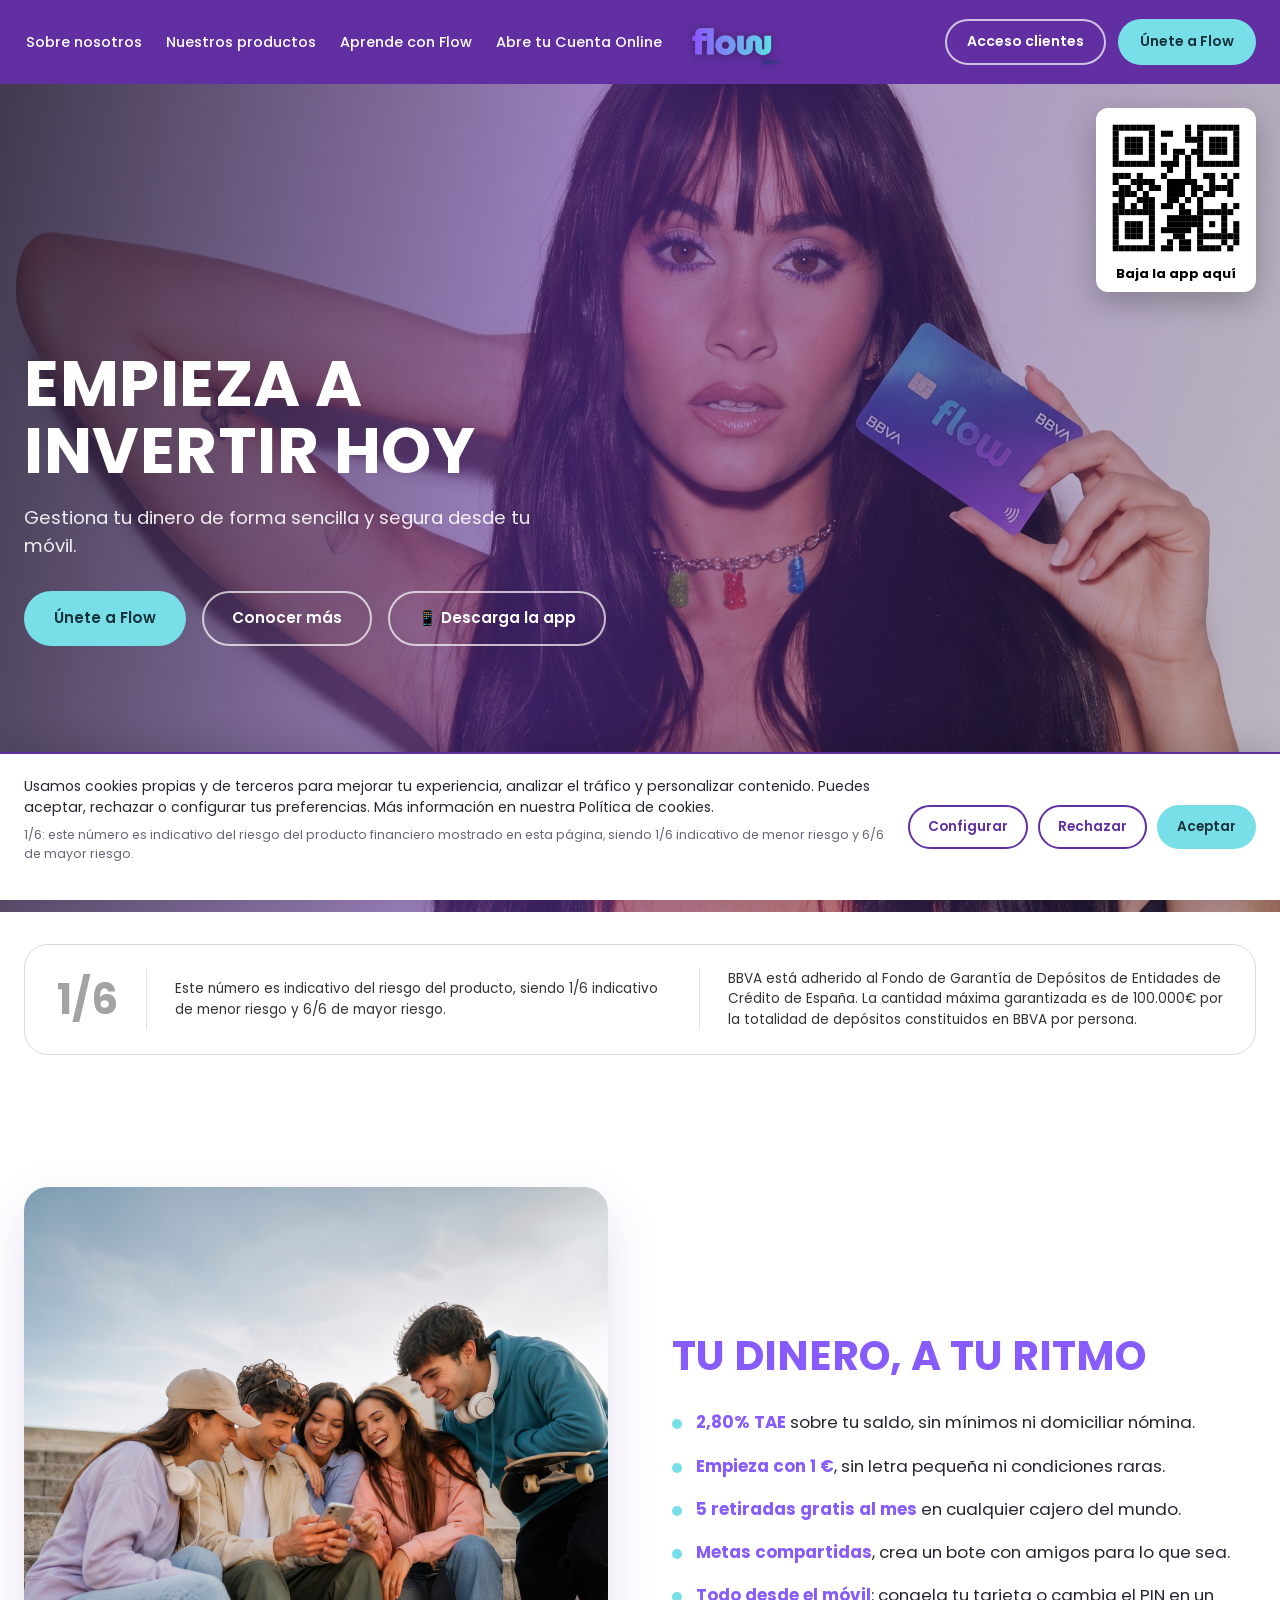
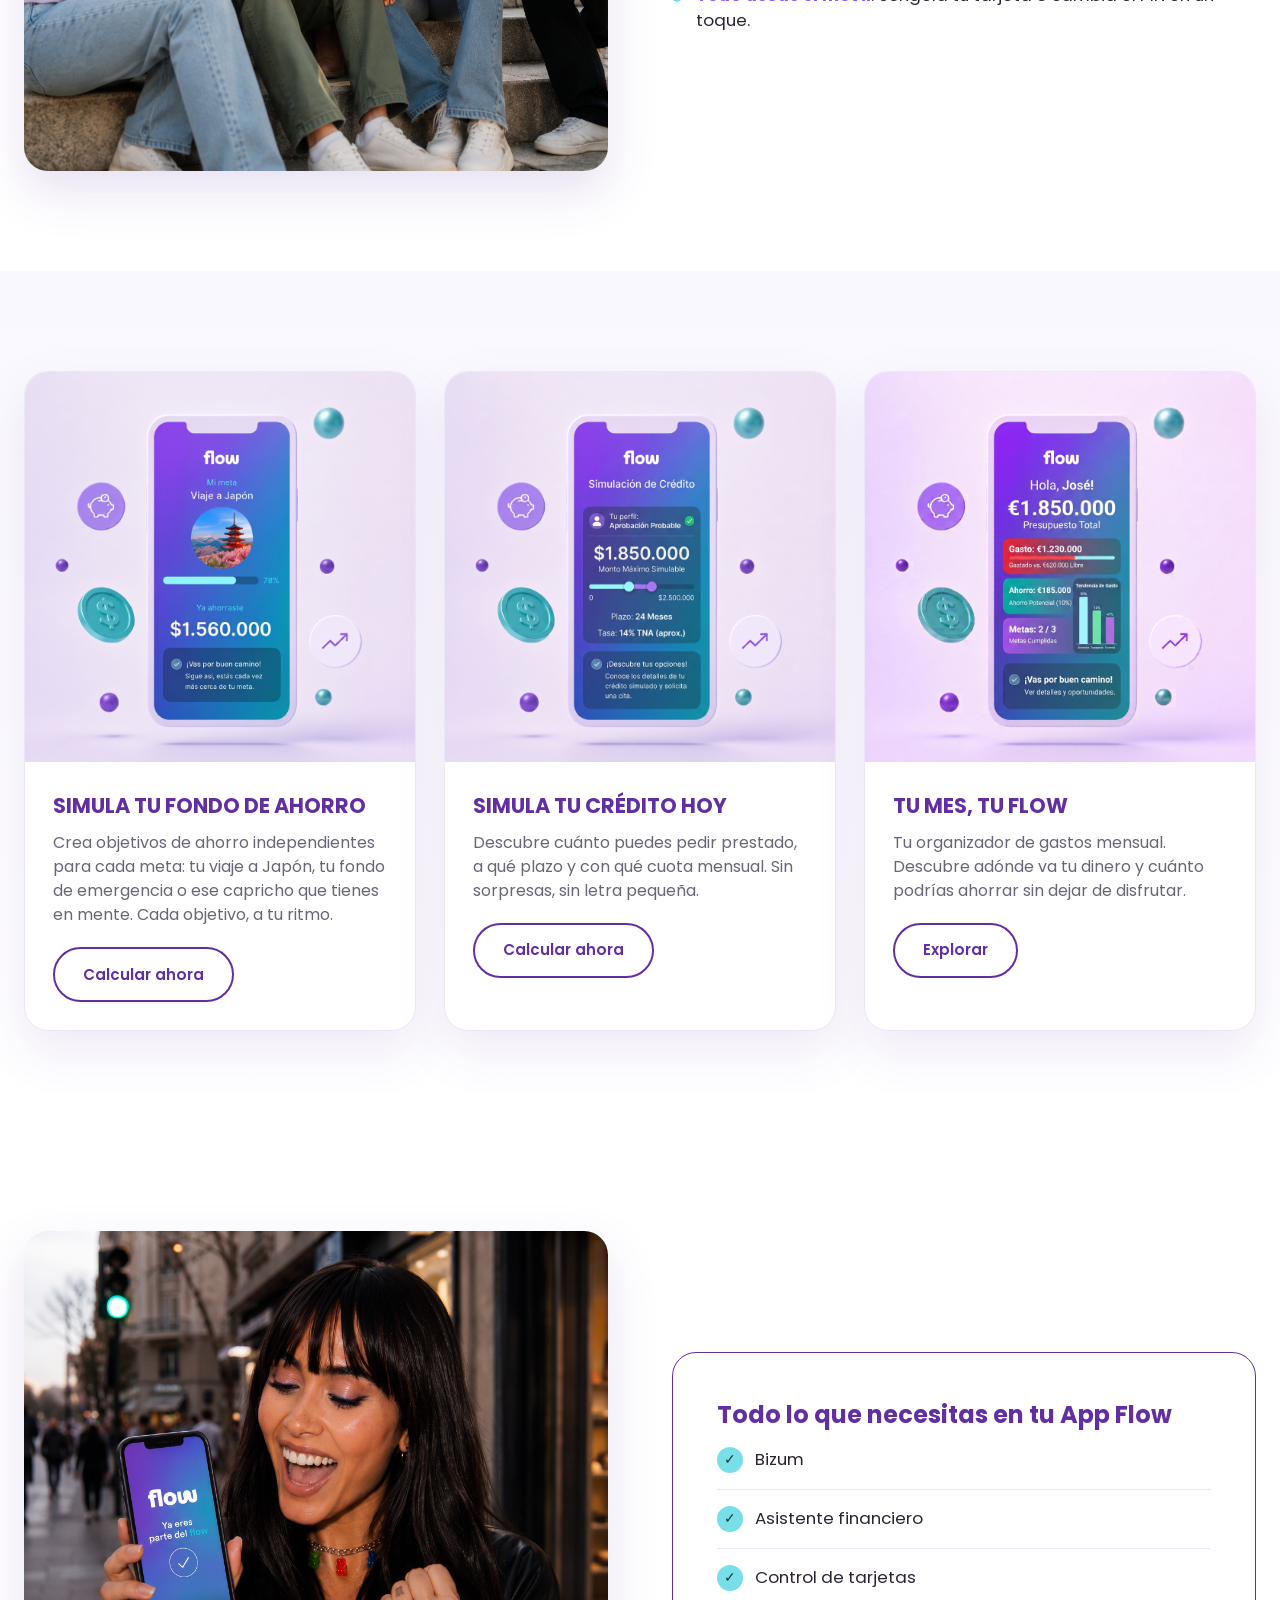
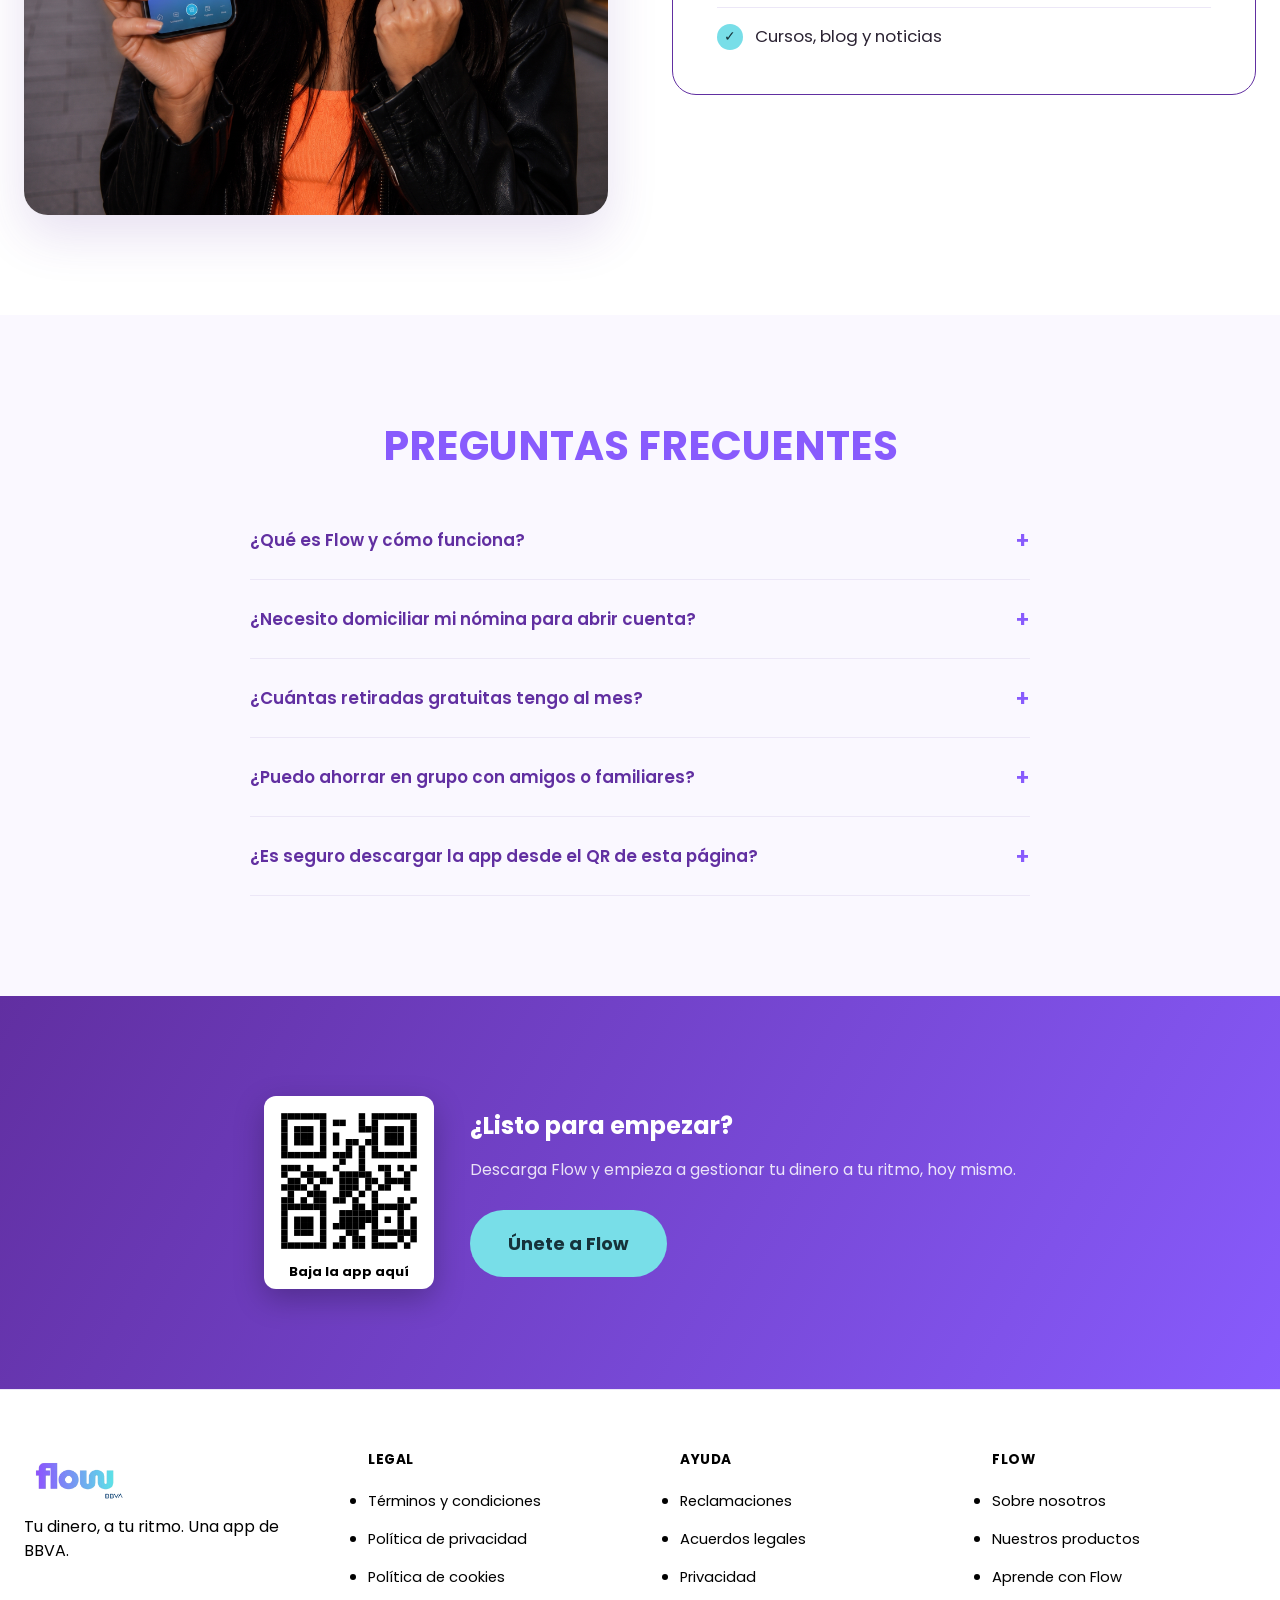
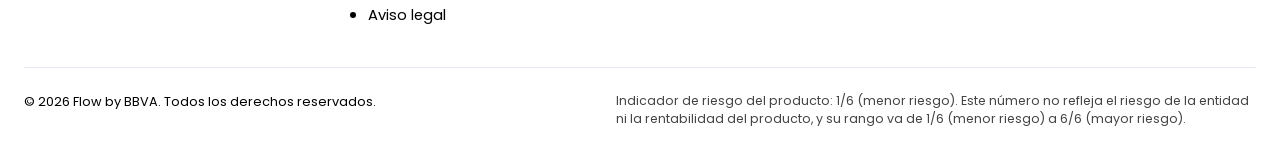
==== index.html @ 32fe9746 "Reemplaza el mockup del hero de Abre tu Cuenta por una foto real y ordena la navbar - El hero de abr" ====
<!DOCTYPE html>
<html lang="es">
<head>
  <meta charset="UTF-8">
  <meta name="viewport" content="width=device-width, initial-scale=1.0">

  <!-- ============ SEO ============ -->
  <title>Flow · Tu dinero, a tu ritmo | Descarga la App</title>
  <meta name="description" content="Flow es la app financiera para gestionar tu dinero de forma sencilla y segura. Ahorra con 2,80% TAE, retiradas gratis y metas compartidas. Descárgala hoy.">
  <link rel="canonical" href="https://www.flow.example/">
  <meta name="robots" content="index, follow">

  <!-- Open Graph -->
  <meta property="og:type" content="website">
  <meta property="og:title" content="Flow · Tu dinero, a tu ritmo">
  <meta property="og:description" content="Gestiona tu dinero de forma sencilla y segura desde tu móvil. Empieza a invertir hoy con Flow.">
  <meta property="og:image" content="https://www.flow.example/assets/images/hero-influencer.png">
  <meta property="og:url" content="https://www.flow.example/">
  <meta property="og:site_name" content="Flow">
  <meta property="og:locale" content="es_ES">

  <!-- Twitter Card -->
  <meta name="twitter:card" content="summary_large_image">
  <meta name="twitter:title" content="Flow · Tu dinero, a tu ritmo">
  <meta name="twitter:description" content="Gestiona tu dinero de forma sencilla y segura desde tu móvil.">
  <meta name="twitter:image" content="https://www.flow.example/assets/images/hero-influencer.png">

  <link rel="icon" href="assets/images/logo-flow.svg" type="image/svg+xml">

  <!-- ============ Tipografías ============ -->
  <link rel="preconnect" href="https://fonts.googleapis.com">
  <link rel="preconnect" href="https://fonts.gstatic.com" crossorigin>
  <link href="https://fonts.googleapis.com/css2?family=Museo+Moderno:wght@600;700&family=Poppins:wght@400;500;600;700&display=swap" rel="stylesheet">

  <link rel="stylesheet" href="assets/css/style.css?v=35">

  <!-- ============ Google Consent Mode v2 (por defecto denegado) ============ -->
  <script>
    window.dataLayer = window.dataLayer || [];
    function gtag(){ dataLayer.push(arguments); }
    gtag('consent', 'default', {
      ad_storage: 'denied',
      ad_user_data: 'denied',
      ad_personalization: 'denied',
      analytics_storage: 'denied',
      wait_for_update: 500
    });
  </script>

  <!-- ============ Google Tag Manager ============ -->
  <!-- TODO: sustituir GTM-XXXXXXX por el ID real del contenedor -->
  <script>
    (function(w,d,s,l,i){w[l]=w[l]||[];w[l].push({'gtm.start': new Date().getTime(),event:'gtm.js'});
    var f=d.getElementsByTagName(s)[0], j=d.createElement(s), dl=l!='dataLayer'?'&l='+l:'';
    j.async=true; j.src='https://www.googletagmanager.com/gtm.js?id='+i+dl; f.parentNode.insertBefore(j,f);
    })(window,document,'script','dataLayer','GTM-XXXXXXX');
  </script>

  <!-- ============ Meta Pixel (placeholder) ============ -->
  <!-- TODO: sustituir por el ID real del píxel y descomentar cuando exista consentimiento de marketing -->
  <!--
  <script>
    !function(f,b,e,v,n,t,s){...}(window, document,'script','https://connect.facebook.net/en_US/fbevents.js');
    fbq('init', 'PIXEL_ID');
    fbq('track', 'PageView');
  </script>
  -->
</head>
<body>
  <a href="#main-content" class="skip-link">Saltar al contenido principal</a>

  <!-- GTM (noscript) -->
  <noscript><iframe src="https://www.googletagmanager.com/ns.html?id=GTM-XXXXXXX"
  height="0" width="0" style="display:none;visibility:hidden"></iframe></noscript>

  <!-- ============ HEADER ============ -->
  <header class="site-header">
    <div class="container header-inner">
      <nav class="main-nav" aria-label="Navegación principal">
        <ul>
          <li><a href="sobre-nosotros.html">Sobre nosotros</a></li>
          <li><a href="productos.html">Nuestros productos</a></li>
          <li><a href="aprende.html">Aprende con Flow</a></li>
          <li><a href="abre-cuenta.html">Abre tu Cuenta Online</a></li>
          <li class="nav-mobile-only"><a href="acceso-clientes.html">Acceso clientes</a></li>
        </ul>
      </nav>

      <a href="index.html" class="logo-center" aria-label="Flow — Inicio">
        <img src="assets/images/logo-flow-transparent.png" alt="Flow" width="160" height="82">
      </a>

      <div class="header-ctas">
        <a href="acceso-clientes.html" class="btn btn-outline">Acceso clientes</a>
        <a href="hazte-cliente.html" class="btn btn-cta">Únete a Flow</a>
      </div>

      <button class="nav-toggle" aria-expanded="false" aria-controls="main-nav" aria-label="Abrir menú">☰</button>
    </div>
  </header>

  <main id="main-content">

    <!-- ============ HERO ============ -->
    <section class="hero" id="hero">
      <img class="hero-bg" src="assets/images/aitana-flow.jpeg" alt="" role="presentation">
      <div class="hero-overlay" aria-hidden="true"></div>
      <div class="qr-block hero-qr-corner">
        <img src="assets/images/qr-black.svg" alt="Código QR para descargar la app Flow" width="140" height="140">
        <span>Baja la app aquí</span>
      </div>
      <div class="container hero-inner">
        <div class="hero-text">
          <h1>Empieza a invertir hoy</h1>
          <p>Gestiona tu dinero de forma sencilla y segura desde tu móvil.</p>
          <div class="hero-actions">
            <a href="#" class="btn btn-cta">Únete a Flow</a>
            <a href="#beneficios" class="btn btn-outline">Conocer más</a>
            <a href="#" class="btn btn-outline hero-download-app">📱 Descarga la app</a>
          </div>
        </div>
      </div>
    </section>

    <!-- ============ AVISO DE RIESGO DEL PRODUCTO ============ -->
    <div class="risk-disclosure-wrap">
      <div class="container">
        <div class="risk-disclosure">
          <div class="risk-number" aria-hidden="true">1/6</div>
          <div class="risk-divider" aria-hidden="true"></div>
          <p class="risk-text">Este número es indicativo del riesgo del producto, siendo 1/6 indicativo de menor riesgo y 6/6 de mayor riesgo.</p>
          <div class="risk-divider" aria-hidden="true"></div>
          <p class="risk-text">BBVA está adherido al Fondo de Garantía de Depósitos de Entidades de Crédito de España. La cantidad máxima garantizada es de 100.000€ por la totalidad de depósitos constituidos en BBVA por persona.</p>
        </div>
      </div>
    </div>

    <!-- ============ BENEFICIOS ============ -->
    <section id="beneficios">
      <div class="container split">
        <div class="split-media anim-left">
          <img src="assets/images/beneficios-bbva.jpeg" alt="Grupo de amigos disfrutando y consultando la app Flow" loading="lazy">
        </div>
        <div class="split-text anim-right">
          <h2 class="section-title">Tu dinero, a tu ritmo</h2>
          <ul class="benefits-list">
            <li><span class="icon-dot" aria-hidden="true"></span><span><strong>2,80% TAE</strong> sobre tu saldo, sin mínimos ni domiciliar nómina.</span></li>
            <li><span class="icon-dot" aria-hidden="true"></span><span><strong>Empieza con 1 €</strong>, sin letra pequeña ni condiciones raras.</span></li>
            <li><span class="icon-dot" aria-hidden="true"></span><span><strong>5 retiradas gratis al mes</strong> en cualquier cajero del mundo.</span></li>
            <li><span class="icon-dot" aria-hidden="true"></span><span><strong>Metas compartidas</strong>, crea un bote con amigos para lo que sea.</span></li>
            <li><span class="icon-dot" aria-hidden="true"></span><span><strong>Todo desde el móvil</strong>: congela tu tarjeta o cambia el PIN en un toque.</span></li>
          </ul>
        </div>
      </div>
    </section>

    <!-- ============ SIMULADOR (carrusel de 3 slides) ============ -->
    <section class="simulator-section" id="simulador">
      <div class="container">
        <div class="carousel" data-carousel>
          <button type="button" class="carousel-arrow carousel-arrow-prev" data-carousel-prev aria-label="Slide anterior">&#8249;</button>

          <div class="carousel-viewport">
          <div class="carousel-track" data-carousel-track>

            <article class="carousel-slide">
              <img src="assets/images/simulador-hoy.jpeg" alt="Simulación de una meta de ahorro en la app Flow" loading="lazy">
              <div class="carousel-slide-content">
                <h3>Simula tu fondo de ahorro</h3>
                <p>Crea objetivos de ahorro independientes para cada meta: tu viaje a Japón, tu fondo de emergencia o ese capricho que tienes en mente. Cada objetivo, a tu ritmo.</p>
                <button type="button" class="btn btn-ghost-purple" data-simulator-open>Calcular ahora</button>
              </div>
            </article>

            <article class="carousel-slide">
              <img src="assets/images/credito-hoy.jpeg" alt="Simulación de crédito en la app Flow" loading="lazy">
              <div class="carousel-slide-content">
                <h3>Simula tu crédito hoy</h3>
                <p>Descubre cuánto puedes pedir prestado, a qué plazo y con qué cuota mensual. Sin sorpresas, sin letra pequeña.</p>
                <a href="#" class="btn btn-ghost-purple">Calcular ahora</a>
              </div>
            </article>

            <article class="carousel-slide">
              <img src="assets/images/billetera-flow.jpeg" alt="Organizador de gastos mensuales en la app Flow" loading="lazy">
              <div class="carousel-slide-content">
                <h3>Tu mes, tu Flow</h3>
                <p>Tu organizador de gastos mensual. Descubre adónde va tu dinero y cuánto podrías ahorrar sin dejar de disfrutar.</p>
                <a href="#" class="btn btn-ghost-purple">Explorar</a>
              </div>
            </article>

          </div>
          </div>

          <button type="button" class="carousel-arrow carousel-arrow-next" data-carousel-next aria-label="Siguiente slide">&#8250;</button>
          <div class="carousel-dots" data-carousel-dots></div>
        </div>

        <div class="simulator-widget" aria-live="polite">
          <div class="simulator-field">
            <label for="sim-amount">Aporte mensual: <span id="sim-amount-value">100 €</span></label>
            <input type="range" id="sim-amount" min="10" max="1000" step="10" value="100">
          </div>
          <div class="simulator-field">
            <label for="sim-months">Plazo: <span id="sim-months-value">12 meses</span></label>
            <input type="range" id="sim-months" min="1" max="60" step="1" value="12">
          </div>
          <p class="simulator-result" id="sim-result"></p>
        </div>
      </div>
    </section>

    <!-- ============ APP FLOW ============ -->
    <section id="app-flow">
      <div class="container split">
        <div class="split-media anim-left">
          <img src="assets/images/aitana-app.jpeg" alt="Persona joven consultando la app Flow desde su móvil en la calle" loading="lazy" style="aspect-ratio:1/1; height:auto;">
        </div>
        <div class="split-text anim-right">
          <div class="app-box">
            <h2>Todo lo que necesitas en tu App Flow</h2>
            <ul>
              <li><span class="check" aria-hidden="true">✓</span> Bizum</li>
              <li><span class="check" aria-hidden="true">✓</span> Asistente financiero</li>
              <li><span class="check" aria-hidden="true">✓</span> Control de tarjetas</li>
              <li><span class="check" aria-hidden="true">✓</span> Cursos, blog y noticias</li>
            </ul>
          </div>
        </div>
      </div>
    </section>

    <!-- ============ FAQ ============ -->
    <section class="faq-section" id="faq">
      <div class="container">
        <h2 class="section-title" style="text-align:center;">Preguntas frecuentes</h2>
        <div class="faq-list">

          <div class="faq-item">
            <button class="faq-question" aria-expanded="false">
              ¿Qué es Flow y cómo funciona?
              <span class="icon" aria-hidden="true">+</span>
            </button>
            <div class="faq-answer">
              <p>Flow es la app financiera de BBVA para gestionar tu dinero, ahorrar y pagar desde el móvil, sin comisiones ocultas ni mínimos de vinculación.</p>
            </div>
          </div>

          <div class="faq-item">
            <button class="faq-question" aria-expanded="false">
              ¿Necesito domiciliar mi nómina para abrir cuenta?
              <span class="icon" aria-hidden="true">+</span>
            </button>
            <div class="faq-answer">
              <p>No. Puedes abrir tu cuenta y empezar a ahorrar con el 2,80% TAE sin domiciliar nómina ni mantener un saldo mínimo.</p>
            </div>
          </div>

          <div class="faq-item">
            <button class="faq-question" aria-expanded="false">
              ¿Cuántas retiradas gratuitas tengo al mes?
              <span class="icon" aria-hidden="true">+</span>
            </button>
            <div class="faq-answer">
              <p>Dispones de 5 retiradas gratuitas al mes en cualquier cajero del mundo con tu tarjeta Flow.</p>
            </div>
          </div>

          <div class="faq-item">
            <button class="faq-question" aria-expanded="false">
              ¿Puedo ahorrar en grupo con amigos o familiares?
              <span class="icon" aria-hidden="true">+</span>
            </button>
            <div class="faq-answer">
              <p>Sí, con las metas compartidas puedes crear un bote junto a otras personas para un viaje, un regalo o cualquier objetivo común.</p>
            </div>
          </div>

          <div class="faq-item">
            <button class="faq-question" aria-expanded="false">
              ¿Es seguro descargar la app desde el QR de esta página?
              <span class="icon" aria-hidden="true">+</span>
            </button>
            <div class="faq-answer">
              <p>Sí, el código QR enlaza directamente a la ficha oficial de la app en App Store y Google Play.</p>
            </div>
          </div>

        </div>
      </div>
    </section>

    <!-- ============ CTA FINAL ============ -->
    <section class="final-cta">
      <div class="container anim-fade final-cta-inner">
        <div class="qr-block final-cta-qr">
          <img src="assets/images/qr-black.svg" alt="Código QR para descargar la app Flow" width="150" height="150">
          <span>Baja la app aquí</span>
        </div>
        <div class="final-cta-text">
          <h2>¿Listo para empezar?</h2>
          <p>Descarga Flow y empieza a gestionar tu dinero a tu ritmo, hoy mismo.</p>
          <a href="#hero" class="btn btn-cta btn-cta-lg">Únete a Flow</a>
        </div>
      </div>
    </section>

  </main>

  <!-- ============ FOOTER ============ -->
  <footer class="site-footer">
    <div class="container">
      <div class="footer-top">
        <div>
          <img src="assets/images/logo-flow-transparent.png" alt="Flow" width="130" height="67" style="height:53px; width:auto;">
          <p style="max-width:280px; margin-top:12px; font-size:1rem;">Tu dinero, a tu ritmo. Una app de BBVA.</p>
        </div>
        <div class="footer-links">
          <div class="footer-links-col">
            <h4>Legal</h4>
            <ul>
              <li><a href="terminos.html">Términos y condiciones</a></li>
              <li><a href="privacidad.html">Política de privacidad</a></li>
              <li><a href="cookies.html">Política de cookies</a></li>
              <li><a href="aviso-legal.html">Aviso legal</a></li>
            </ul>
          </div>
          <div class="footer-links-col">
            <h4>Ayuda</h4>
            <ul>
              <li><a href="reclamaciones.html">Reclamaciones</a></li>
              <li><a href="aviso-legal.html#acuerdos">Acuerdos legales</a></li>
              <li><a href="privacidad.html">Privacidad</a></li>
            </ul>
          </div>
          <div class="footer-links-col">
            <h4>Flow</h4>
            <ul>
              <li><a href="sobre-nosotros.html">Sobre nosotros</a></li>
              <li><a href="productos.html">Nuestros productos</a></li>
              <li><a href="aprende.html">Aprende con Flow</a></li>
            </ul>
          </div>
        </div>
      </div>
      <div class="footer-bottom">
        <span>© 2026 Flow by BBVA. Todos los derechos reservados.</span>
        <span class="footer-risk">Indicador de riesgo del producto: 1/6 (menor riesgo). Este número no refleja el riesgo de la entidad ni la rentabilidad del producto, y su rango va de 1/6 (menor riesgo) a 6/6 (mayor riesgo).</span>
      </div>
    </div>
  </footer>

  <!-- ============ COOKIE BANNER ============ -->
  <div class="cookie-banner" role="dialog" aria-label="Configuración de cookies" aria-live="polite">
    <div class="cookie-inner">
      <p class="cookie-text">
        Usamos cookies propias y de terceros para mejorar tu experiencia, analizar el tráfico y personalizar contenido. Puedes aceptar, rechazar o configurar tus preferencias. Más información en nuestra <a href="cookies.html">Política de cookies</a>.
        <span class="cookie-risk">1/6: este número es indicativo del riesgo del producto financiero mostrado en esta página, siendo 1/6 indicativo de menor riesgo y 6/6 de mayor riesgo.</span>
      </p>
      <div class="cookie-actions">
        <button type="button" class="btn btn-ghost-purple" data-cookie-prefs-toggle aria-expanded="false">Configurar</button>
        <button type="button" class="btn btn-outline" style="color:#612FA1; border-color:#612FA1;" data-cookie-reject>Rechazar</button>
        <button type="button" class="btn btn-cta" data-cookie-accept>Aceptar</button>
      </div>
    </div>
    <div class="cookie-prefs">
      <div class="container" style="padding:0;">
        <div class="cookie-pref-row">
          <span>Cookies necesarias (siempre activas)</span>
          <input type="checkbox" checked disabled>
        </div>
        <div class="cookie-pref-row">
          <span>Cookies analíticas</span>
          <input type="checkbox" id="pref-analytics">
        </div>
        <div class="cookie-pref-row">
          <span>Cookies de marketing</span>
          <input type="checkbox" id="pref-marketing">
        </div>
        <div style="margin-top:16px;">
          <button type="button" class="btn btn-cta" data-cookie-save-prefs>Guardar preferencias</button>
        </div>
      </div>
    </div>
  </div>

  <!-- ============ CHATBOT FLOTANTE ============ -->
  <div class="chatbot-widget" data-chatbot>
    <div class="chatbot-window" data-chatbot-window role="dialog" aria-label="Chat con Flow Assistant" aria-hidden="true">
      <div class="chatbot-header">
        <div class="chatbot-header-info">
          <span class="chatbot-avatar">
            <img src="assets/images/logo-flow-transparent.png" alt="" width="24" height="24">
          </span>
          <div class="chatbot-header-text">
            <strong>Flow Assistant</strong>
            <span class="chatbot-status"><span class="chatbot-status-dot" aria-hidden="true"></span>En línea</span>
          </div>
        </div>
        <button type="button" class="chatbot-close" data-chatbot-close aria-label="Cerrar chat">✕</button>
      </div>
      <div class="chatbot-messages" data-chatbot-messages></div>
      <form class="chatbot-input-row" data-chatbot-form>
        <input type="text" data-chatbot-input placeholder="Escribe tu mensaje..." autocomplete="off" aria-label="Escribe tu mensaje">
        <button type="submit" class="chatbot-send" aria-label="Enviar mensaje">
          <svg viewBox="0 0 24 24" width="18" height="18" aria-hidden="true"><path fill="currentColor" d="M2 21l21-9L2 3v7l15 2-15 2z"/></svg>
        </button>
      </form>
    </div>

    <button type="button" class="chatbot-toggle" data-chatbot-toggle aria-label="Abrir chat con Flow Assistant" aria-expanded="false">
      <svg class="chatbot-icon-chat" viewBox="0 0 24 24" width="32" height="32" aria-hidden="true">
        <path fill="currentColor" d="M4 4h16a2 2 0 0 1 2 2v10a2 2 0 0 1-2 2H8l-5 4V6a2 2 0 0 1 2-2z"/>
      </svg>
      <svg class="chatbot-icon-close" viewBox="0 0 24 24" width="28" height="28" aria-hidden="true">
        <path fill="currentColor" d="M6 6l12 12M18 6L6 18" stroke="currentColor" stroke-width="2.4" stroke-linecap="round"/>
      </svg>
    </button>
  </div>

  <script src="assets/js/main.js?v=4"></script>
  <script src="assets/js/chatbot.js?v=3"></script>
</body>
</html>
---- assets/css/style.css ----
/* =========================================================
   FLOW — Landing page
   Identidad: morado #612FA1 / #885BFD · turquesa CTA #78DEE8
   Tipografías: Museo Moderno (logo) · Poppins (contenido)
   ========================================================= */

:root {
  --color-primary: #612FA1;
  --color-secondary: #885BFD;
  --color-cta: #78DEE8;
  --color-cta-dark: #4fc4cf;
  --color-white: #ffffff;
  --color-black: #000000;
  --color-text: #2b2333;
  --color-text-muted: #6b6478;
  --color-bg: #ffffff;
  --color-border: #ece7f7;

  --font-logo: 'Museo Moderno', 'Poppins', sans-serif;
  --font-body: 'Poppins', sans-serif;

  --header-height: 84px;
  --radius-md: 14px;
  --radius-lg: 24px;
  --transition: 300ms ease;
  --max-width: 1280px;
}

/* -----------------------------------------
   Reset
----------------------------------------- */
*, *::before, *::after { box-sizing: border-box; }
html { scroll-behavior: smooth; }
body {
  margin: 0;
  font-family: var(--font-body);
  color: var(--color-text);
  background: var(--color-bg);
  line-height: 1.5;
  -webkit-font-smoothing: antialiased;
  overflow-x: hidden;
  max-width: 100vw;
}
img { max-width: 100%; display: block; }
[hidden] { display: none !important; }
a { text-decoration: none; color: inherit; }
ul { margin: 0; padding: 0; }
button { font-family: inherit; cursor: pointer; }
h1, h2, h3, h4 { margin: 0 0 .6em; font-weight: 700; }
p { margin: 0 0 1em; }
.container {
  width: 100%;
  max-width: var(--max-width);
  margin: 0 auto;
  padding: 0 24px;
}
.visually-hidden {
  position: absolute !important;
  width: 1px; height: 1px;
  overflow: hidden;
  clip: rect(0 0 0 0);
  white-space: nowrap;
}
.skip-link {
  position: absolute;
  left: -999px;
  top: 0;
  background: var(--color-primary);
  color: #fff;
  padding: 10px 16px;
  z-index: 2000;
}
.skip-link:focus { left: 8px; top: 8px; }

/* -----------------------------------------
   Botones
----------------------------------------- */
.btn {
  display: inline-flex;
  align-items: center;
  justify-content: center;
  gap: 8px;
  padding: 14px 28px;
  border-radius: 999px;
  font-weight: 600;
  font-size: 0.95rem;
  border: 2px solid transparent;
  transition: transform var(--transition), box-shadow var(--transition), background var(--transition), color var(--transition);
  white-space: nowrap;
}
.btn:hover { transform: translateY(-2px); }
.btn:focus-visible { outline: 3px solid var(--color-cta); outline-offset: 2px; }

.btn-cta {
  background: var(--color-cta);
  color: #16323a;
}
.btn-cta:hover { background: var(--color-cta-dark); }
.btn-cta-lg {
  font-size: 18px;
  font-weight: bold;
  font-family: 'Poppins', sans-serif;
  padding: 18px 36px;
}

.btn-outline {
  background: transparent;
  color: #fff;
  border-color: rgba(255,255,255,.7);
}
.btn-outline:hover { background: rgba(255,255,255,.15); }

.btn-ghost-purple {
  background: transparent;
  border-color: var(--color-primary);
  color: var(--color-primary);
}
.btn-ghost-purple:hover { background: var(--color-primary); color: #fff; }

.btn-block { width: 100%; }

/* -----------------------------------------
   Header
----------------------------------------- */
.site-header {
  position: sticky;
  top: 0;
  z-index: 1000;
  background: var(--color-primary);
  color: #fff;
  height: var(--header-height);
  display: flex;
  align-items: center;
  transition: box-shadow var(--transition);
}
.site-header.is-scrolled { box-shadow: 0 6px 24px rgba(0,0,0,.18); }

.header-inner {
  display: grid;
  grid-template-columns: 1fr auto 1fr;
  align-items: center;
  width: 100%;
  gap: 16px;
}

.main-nav { justify-self: start; }
.main-nav ul { display: flex; gap: 20px; list-style: none; }
.nav-mobile-only { display: none; }
.main-nav a {
  font-size: 0.9rem;
  font-weight: 500;
  color: #fff;
  position: relative;
  padding: 6px 2px;
  white-space: nowrap;
}
.main-nav a::after {
  content: '';
  position: absolute;
  left: 0; bottom: -2px;
  width: 0; height: 2px;
  background: var(--color-cta);
  transition: width var(--transition);
}
.main-nav a:hover::after,
.main-nav a:focus-visible::after { width: 100%; }

.logo-center { justify-self: center; }
.logo-center img {
  height: 54px; /* +~28% vs. las 42px anteriores */
  width: auto;
  filter: drop-shadow(0 1px 4px rgba(0,0,0,.35));
}

.header-ctas { justify-self: end; display: flex; gap: 12px; align-items: center; }
.header-ctas .btn { padding: 10px 20px; font-size: .88rem; }

.nav-toggle {
  display: none;
  background: none;
  border: none;
  color: #fff;
  font-size: 1.6rem;
  justify-self: end;
}

/* -----------------------------------------
   Hero
----------------------------------------- */
.hero {
  position: relative;
  min-height: 92vh;
  display: flex;
  align-items: center;
  color: #fff;
  overflow: hidden;
}
.hero-bg {
  position: absolute;
  inset: 0;
  width: 100%;
  height: 100%;
  object-fit: cover;
  z-index: 0;
}
.hero-overlay {
  position: absolute;
  inset: 0;
  background: linear-gradient(100deg, rgba(15,7,32,.78) 0%, rgba(97,47,161,.55) 45%, rgba(15,7,32,.25) 100%);
  z-index: 1;
}
.hero-inner {
  position: relative;
  z-index: 2;
  display: block;
  width: 100%;
}
.hero-text { max-width: 600px; }
.hero-text h1 {
  font-size: clamp(2.4rem, 5vw, 4rem);
  text-transform: uppercase;
  letter-spacing: 0.5px;
  line-height: 1.05;
  margin-bottom: 20px;
}
.hero-text p {
  font-size: 1.15rem;
  max-width: 520px;
  color: rgba(255,255,255,.9);
  margin-bottom: 32px;
}
.hero-actions { display: flex; gap: 16px; flex-wrap: wrap; }

/* Tarjeta QR reutilizable (blanca, con etiqueta debajo) */
.qr-block {
  display: inline-flex;
  flex-direction: column;
  align-items: center;
  gap: 8px;
  flex-shrink: 0;
  background: #fff;
  border-radius: 12px;
  padding: 10px 10px 10px;
  box-shadow: 0 10px 30px rgba(0,0,0,.25);
}
.qr-block img { display: block; }
.qr-block span {
  font-family: 'Poppins', sans-serif;
  font-weight: 700;
  font-size: 13px;
  color: #000;
  text-align: center;
  line-height: 1.2;
}

.hero-qr-corner {
  position: absolute;
  top: 24px;
  right: 24px;
  z-index: 3;
}
.hero-qr-corner img { width: 140px; height: 140px; }

.final-cta-inner {
  display: flex;
  align-items: center;
  justify-content: center;
  gap: 36px;
  flex-wrap: wrap;
  text-align: left;
}
.final-cta-qr img { width: 150px; height: 150px; }
.final-cta-text { text-align: left; }
.final-cta-text h2, .final-cta-text p { text-align: left; }

/* -----------------------------------------
   Aviso de riesgo del producto (normativa española)
----------------------------------------- */
.risk-disclosure-wrap { padding: 32px 0; }
.risk-disclosure {
  display: flex;
  align-items: center;
  gap: 28px;
  border: 1.5px solid #d9d9d9;
  border-radius: var(--radius-lg);
  padding: 24px 32px;
  flex-wrap: wrap;
}
.risk-number {
  font-size: 2.6rem;
  font-weight: 700;
  color: #a3a3a3;
  flex-shrink: 0;
  line-height: 1;
}
.risk-divider {
  width: 1px;
  align-self: stretch;
  background: #e2e2e2;
  flex-shrink: 0;
}
.risk-text {
  margin: 0;
  font-size: .85rem;
  color: #333;
  flex: 1 1 260px;
}
@media (max-width: 700px) {
  .risk-disclosure-wrap { padding: 16px 0; }
  .risk-disclosure {
    flex-direction: row;
    flex-wrap: nowrap;
    align-items: flex-start;
    gap: 10px;
    padding: 10px 14px;
    border-radius: 10px;
  }
  .risk-number { font-size: 1.1rem; }
  .risk-divider { display: none; }
  .risk-text { font-size: .62rem; line-height: 1.25; flex: 1 1 auto; }
}

/* -----------------------------------------
   Secciones genéricas con animación (JS añade .in-view)
----------------------------------------- */
section { padding: 100px 0; }
.section-title {
  font-size: clamp(1.8rem, 3.2vw, 2.6rem);
  color: var(--color-secondary);
  text-transform: uppercase;
  margin-bottom: 24px;
}

.split {
  display: grid;
  grid-template-columns: 1fr 1fr;
  gap: 64px;
  align-items: center;
}
.split-media img, .split-media .media-box {
  border-radius: var(--radius-lg);
  overflow: hidden;
  box-shadow: 0 20px 50px rgba(97,47,161,.15);
  width: 100%;
  aspect-ratio: 1 / 1;
  object-fit: cover;
}

/* Animaciones de entrada lateral */
.anim-left, .anim-right { opacity: 0; transition: opacity 800ms ease, transform 800ms ease; }
.anim-left { transform: translateX(-70px); }
.anim-right { transform: translateX(70px); }
.anim-left.in-view, .anim-right.in-view { opacity: 1; transform: translateX(0); }

.anim-fade { opacity: 0; transform: translateY(30px); transition: opacity 800ms ease, transform 800ms ease; }
.anim-fade.in-view { opacity: 1; transform: translateY(0); }

@media (prefers-reduced-motion: reduce) {
  .anim-left, .anim-right, .anim-fade { transition: none; transform: none; opacity: 1; }
}

/* -----------------------------------------
   Beneficios
----------------------------------------- */
.benefits-list { list-style: none; display: flex; flex-direction: column; gap: 18px; }
.benefits-list li {
  display: flex;
  gap: 14px;
  font-size: 1.05rem;
  color: var(--color-text);
}
.benefits-list li strong { color: var(--color-secondary); }
.benefits-list .icon-dot {
  flex-shrink: 0;
  width: 10px; height: 10px;
  border-radius: 50%;
  background: var(--color-cta);
  margin-top: 9px;
}

/* -----------------------------------------
   Simulador
----------------------------------------- */
.simulator-section { background: linear-gradient(180deg, #faf8ff 0%, #ffffff 100%); }
.simulator-cta h2 { color: var(--color-primary); }
.simulator-cta p { color: var(--color-text-muted); margin-bottom: 28px; max-width: 460px; }

/* Carrusel de 3 slides (mobile: 1 a la vez con flechas/swipe · desktop: 3 columnas) */
.carousel { position: relative; }
.carousel-viewport {
  overflow: hidden;
  border-radius: var(--radius-lg);
}
.carousel-track {
  display: flex;
  touch-action: pan-y;
}
.carousel-slide {
  flex: 0 0 100%;
  min-width: 0;
  background: #fff;
  border: 1px solid var(--color-border);
  border-radius: var(--radius-lg);
  overflow: hidden;
  box-shadow: 0 20px 50px rgba(97,47,161,.1);
}
.carousel-slide img {
  width: 100%;
  aspect-ratio: 1 / 1;
  object-fit: cover;
  display: block;
}
.carousel-slide-content { padding: 28px; }
.carousel-slide-content h3 {
  color: var(--color-primary);
  font-size: 1.3rem;
  margin-bottom: 10px;
  text-transform: uppercase;
}
.carousel-slide-content p { color: var(--color-text-muted); margin-bottom: 20px; }

.carousel-arrow {
  position: absolute;
  top: 35%;
  transform: translateY(-50%);
  z-index: 4;
  width: 44px;
  height: 44px;
  border-radius: 50%;
  border: none;
  background: #fff;
  color: var(--color-primary);
  font-size: 1.6rem;
  line-height: 1;
  display: flex;
  align-items: center;
  justify-content: center;
  box-shadow: 0 6px 20px rgba(0,0,0,.18);
  cursor: pointer;
}
.carousel-arrow-prev { left: 8px; }
.carousel-arrow-next { right: 8px; }

/* Tarjetas de producto: son mucho más altas que la imagen, así que las
   flechas se posicionan sobre la imagen (arriba), no a media tarjeta */
.carousel--products .carousel-arrow { top: 150px; }

.carousel-dots { display: flex; justify-content: center; gap: 8px; margin-top: 16px; }
.carousel-dots button {
  width: 8px;
  height: 8px;
  border-radius: 50%;
  border: none;
  background: var(--color-border);
  padding: 0;
  cursor: pointer;
}
.carousel-dots button.is-active { background: var(--color-secondary); }

@media (min-width: 1024px) {
  .carousel-viewport { overflow: visible; }
  .carousel-track {
    display: grid;
    grid-template-columns: 1fr 1fr 1fr;
    gap: 28px;
    transform: none !important;
  }
  .carousel-slide { flex: none; }
  .carousel-arrow, .carousel-dots { display: none; }
}

.simulator-widget {
  margin: 32px auto 0;
  max-width: 560px;
  background: #fff;
  border: 1px solid var(--color-border);
  border-radius: var(--radius-lg);
  padding: 24px;
  display: none;
  box-shadow: 0 10px 40px rgba(97,47,161,.08);
}
.simulator-widget.is-open { display: block; }
.simulator-widget label { display: block; font-size: .85rem; font-weight: 600; margin-bottom: 6px; color: var(--color-text-muted); }
.simulator-widget input[type="range"] { width: 100%; accent-color: var(--color-secondary); }
.simulator-field { margin-bottom: 18px; }
.simulator-result {
  background: #f4f0ff;
  border-radius: var(--radius-md);
  padding: 18px;
  font-weight: 600;
  color: var(--color-primary);
  text-align: center;
  font-size: 1.1rem;
}

/* -----------------------------------------
   App Flow
----------------------------------------- */
.app-box {
  background: #ffffff;
  color: var(--color-text);
  border: 1px solid var(--color-primary);
  border-radius: var(--radius-lg);
  padding: 44px;
}
.app-box h2 { color: var(--color-primary); }
.app-box ul { list-style: none; display: flex; flex-direction: column; gap: 16px; margin-top: 12px; }
.app-box ul li {
  display: flex;
  align-items: center;
  gap: 12px;
  font-size: 1.05rem;
  padding-bottom: 16px;
  border-bottom: 1px solid var(--color-border);
}
.app-box ul li:last-child { border-bottom: none; padding-bottom: 0; }
.app-box .check {
  width: 26px; height: 26px;
  border-radius: 50%;
  background: var(--color-cta);
  color: #16323a;
  display: flex; align-items: center; justify-content: center;
  font-size: .85rem;
  flex-shrink: 0;
}

/* -----------------------------------------
   FAQ
----------------------------------------- */
.faq-section { background: #faf8ff; }
.faq-list { max-width: 780px; margin: 0 auto; }
.faq-item {
  border-bottom: 1px solid var(--color-border);
}
.faq-question {
  width: 100%;
  background: none;
  border: none;
  text-align: left;
  padding: 22px 0;
  display: flex;
  justify-content: space-between;
  align-items: center;
  font-size: 1.05rem;
  font-weight: 600;
  color: var(--color-primary);
}
.faq-question .icon { transition: transform var(--transition); font-size: 1.4rem; color: var(--color-secondary); }
.faq-question[aria-expanded="true"] .icon { transform: rotate(45deg); }
.faq-answer {
  max-height: 0;
  overflow: hidden;
  transition: max-height var(--transition);
  color: var(--color-text-muted);
}
.faq-answer p { padding-bottom: 20px; margin: 0; }

/* -----------------------------------------
   CTA final
----------------------------------------- */
.final-cta {
  background: linear-gradient(120deg, var(--color-primary), var(--color-secondary));
  color: #fff;
  text-align: center;
}
.final-cta h2 { color: #fff; }
.final-cta p { color: rgba(255,255,255,.85); max-width: 560px; margin: 0 auto 28px; }

/* -----------------------------------------
   Footer
----------------------------------------- */
.site-footer {
  background: #fff;
  color: var(--color-black);
  border-top: 1px solid var(--color-border);
  padding: 60px 0 30px;
}
.footer-top {
  display: flex;
  justify-content: space-between;
  flex-wrap: wrap;
  gap: 40px;
  padding-bottom: 40px;
}
.footer-logo { font-family: var(--font-logo); font-size: 1.8rem; color: var(--color-primary); }
.footer-links {
  display: flex;
  flex: 1 1 auto;
  flex-wrap: wrap;
  justify-content: space-between;
  gap: 48px;
  padding-left: 24px;
}
.footer-links-col { flex: 1 1 160px; }
.footer-links-col h4 { font-size: .85rem; text-transform: uppercase; letter-spacing: .5px; color: #000; margin-bottom: 18px; }
.footer-links-col ul { display: flex; flex-direction: column; gap: 14px; }
.footer-links-col a { color: #000; font-size: .92rem; }
.footer-links-col a:hover { color: var(--color-secondary); }
.footer-bottom {
  border-top: 1px solid var(--color-border);
  padding-top: 24px;
  font-size: .8rem;
  color: #000;
  display: flex;
  justify-content: space-between;
  flex-wrap: wrap;
  gap: 12px;
}
.footer-risk { font-size: .78rem; color: #444; max-width: 640px; }

/* -----------------------------------------
   Cookie banner
----------------------------------------- */
.cookie-banner {
  position: fixed;
  bottom: 0; left: 0; right: 0;
  z-index: 3000;
  background: #fff;
  border-top: 2px solid var(--color-primary);
  box-shadow: 0 -10px 30px rgba(0,0,0,.12);
  padding: 22px 24px;
  transform: translateY(120%);
  transition: transform 400ms ease;
}
.cookie-banner.is-visible { transform: translateY(0); }
.cookie-inner {
  max-width: var(--max-width);
  margin: 0 auto;
  display: flex;
  gap: 24px;
  align-items: center;
  flex-wrap: wrap;
}
.cookie-text { flex: 1 1 420px; font-size: .88rem; color: var(--color-text); }
.cookie-text strong { color: var(--color-primary); }
.cookie-risk {
  display: block;
  margin-top: 8px;
  font-size: .78rem;
  color: var(--color-text-muted);
}
.cookie-actions { display: flex; gap: 10px; flex-wrap: wrap; }
.cookie-actions .btn { padding: 10px 18px; font-size: .85rem; }

.cookie-prefs {
  display: none;
  max-width: var(--max-width);
  margin: 18px auto 0;
  border-top: 1px solid var(--color-border);
  padding-top: 18px;
}
.cookie-prefs.is-open { display: block; }
.cookie-pref-row {
  display: flex;
  justify-content: space-between;
  align-items: center;
  padding: 10px 0;
  border-bottom: 1px solid var(--color-border);
  font-size: .88rem;
}
.cookie-pref-row:last-child { border-bottom: none; }

/* -----------------------------------------
   Productos — video showcase + tarjetas (estilo Revolut)
----------------------------------------- */
.products-hero { text-align: center; padding-bottom: 40px; }
.products-hero .section-title { color: var(--color-primary); }

.products-title {
  color: var(--color-primary);
  font-weight: 700;
  text-transform: none;
  font-size: clamp(2.2rem, 5vw, 3.4rem);
  margin: 0;
}

/* Video de producto como fondo grande de portada (igual que el hero de inicio) */
.products-hero-full {
  position: relative;
  min-height: 92vh;
  display: flex;
  align-items: flex-start;
  justify-content: center;
  overflow: hidden;
  padding-top: 56px;
  text-align: center;
}
.products-hero-video {
  position: absolute;
  inset: 0;
  width: 100%;
  height: 100%;
  object-fit: cover;
  z-index: 0;
}
.products-hero-overlay {
  position: absolute;
  inset: 0;
  background: linear-gradient(180deg, #ffffff 0%, rgba(255,255,255,.85) 16%, rgba(255,255,255,0) 38%);
  z-index: 1;
}
.products-hero-text {
  position: relative;
  z-index: 2;
  max-width: 680px;
}
@media (max-width: 700px) {
  /* Hero más bajo en móvil: el video es 16:9, así que una caja muy alta
     recorta demasiado a los costados y solo deja ver la tarjeta central */
  .products-hero-full { min-height: 55vh; padding-top: 14px; }
  .products-title { font-size: clamp(1.8rem, 8vw, 2.4rem); }
  .products-hero-overlay { background: linear-gradient(180deg, #ffffff 0%, rgba(255,255,255,.85) 14%, rgba(255,255,255,0) 34%); }
}

.video-showcase {
  max-width: 880px;
  margin: 0 auto 36px;
  border-radius: var(--radius-lg);
  overflow: hidden;
  box-shadow: 0 30px 70px rgba(97,47,161,.18);
}
.video-showcase video { width: 100%; display: block; }

.product-card {
  background: #fff;
  border: 1px solid var(--color-border);
  border-radius: var(--radius-lg);
  box-shadow: 0 20px 50px rgba(97,47,161,.08);
  display: flex;
  flex-direction: column;
  overflow: hidden;
  padding: 0;
}
.product-card-body {
  padding: 36px 40px 44px;
  display: flex;
  flex-direction: column;
  flex: 1;
}
.product-card h3 { font-size: 1.9rem; color: var(--color-primary); margin-bottom: 4px; }
.product-card .product-tagline { font-size: 1.05rem; color: var(--color-secondary); font-weight: 600; margin-bottom: 16px; }
.product-card .product-desc { color: var(--color-text-muted); }
.product-card .price-tag {
  display: inline-block;
  background: var(--color-cta);
  color: #16323a;
  font-weight: 700;
  padding: 8px 20px;
  border-radius: 999px;
  margin: 16px 0 24px;
  width: fit-content;
}
.product-card .includes-label { font-weight: 600; color: var(--color-primary); margin-bottom: 12px; }
.product-card ul {
  list-style: none;
  display: flex;
  flex-direction: column;
  gap: 12px;
  margin: 0 0 24px;
}
.product-card ul li {
  display: flex;
  gap: 10px;
  align-items: flex-start;
  color: var(--color-text);
  font-size: .95rem;
}
.product-card .product-footer {
  margin-top: auto;
  margin-bottom: 24px;
  font-weight: 600;
  color: var(--color-secondary);
}
.product-card .btn { align-self: flex-start; margin-top: auto; }

/* Botón "La quiero" con efecto latido */
.btn-heartbeat { animation: heartbeat 1s ease-in-out infinite; }
@keyframes heartbeat {
  0%, 100% { transform: scale(1); }
  50% { transform: scale(1.08); }
}
@media (prefers-reduced-motion: reduce) {
  .btn-heartbeat { animation: none; }
}

/* -----------------------------------------
   Aprende con Flow — cursos en 3 columnas
----------------------------------------- */
.heading-logo { display: inline-block; height: 0.85em; width: auto; vertical-align: -0.12em; margin-left: 8px; }
.heading-logo-lg { height: 1.35em; vertical-align: -0.28em; }
.heading-logo-text {
  font-weight: 700;
  background: linear-gradient(90deg, var(--color-secondary), var(--color-cta));
  -webkit-background-clip: text;
  background-clip: text;
  color: transparent;
}

.courses-grid {
  display: grid;
  grid-template-columns: repeat(3, 1fr);
  border-top: 1px solid var(--color-border);
  border-bottom: 1px solid var(--color-border);
}
.course-card {
  padding: 44px 32px;
  border-right: 1px solid var(--color-border);
}
.course-card:last-child { border-right: none; }
.course-card img {
  width: 100%;
  aspect-ratio: 4 / 5;
  object-fit: cover;
  border-radius: var(--radius-lg);
  margin-bottom: 24px;
  box-shadow: 0 16px 40px rgba(97,47,161,.12);
}
.course-card h3 { color: var(--color-primary); font-size: 1.25rem; margin-bottom: 6px; }
.course-card .course-lead { color: var(--color-secondary); font-weight: 600; margin-bottom: 18px; }
.course-card ul {
  list-style: none;
  display: flex;
  flex-direction: column;
  gap: 10px;
}
.course-card ul li {
  position: relative;
  padding-left: 18px;
  font-size: .9rem;
  color: var(--color-text-muted);
}
.course-card ul li::before {
  content: '';
  position: absolute;
  left: 0;
  top: 8px;
  width: 6px;
  height: 6px;
  border-radius: 50%;
  background: var(--color-cta-dark);
}
.course-card .course-cta { margin-top: 24px; }
@media (max-width: 900px) {
  .courses-grid { grid-template-columns: 1fr; border-bottom: none; }
  .course-card { border-right: none; border-bottom: 1px solid var(--color-border); }
  .course-card:last-child { border-bottom: none; }
}

/* -----------------------------------------
   Contador animado de clientes
----------------------------------------- */
.counter-section { padding: 40px 0 100px; }
.counter-block {
  display: flex;
  flex-direction: column;
  align-items: center;
  justify-content: center;
  text-align: center;
  gap: 10px;
}
.counter-number-wrap {
  display: inline-flex;
  align-items: center;
  gap: 14px;
}
.counter-number {
  font-family: 'Poppins', sans-serif;
  font-weight: 800;
  font-size: clamp(2.6rem, 6vw, 4rem);
  line-height: 1;
  white-space: nowrap;
  background: linear-gradient(90deg, var(--color-primary), var(--color-cta));
  -webkit-background-clip: text;
  background-clip: text;
  color: transparent;
}
.counter-label {
  font-family: 'Poppins', sans-serif;
  font-weight: 700;
  font-size: 1.4rem;
  text-transform: uppercase;
  letter-spacing: .5px;
  color: var(--color-text-muted);
  margin: 0;
}
@media (max-width: 700px) {
  .counter-number { font-size: clamp(2.1rem, 10vw, 2.8rem); }
  .counter-label { font-size: 1.1rem; }
}

/* -----------------------------------------
   Legal pages
----------------------------------------- */
.legal-page { padding: 60px 0 100px; }
.legal-page h1 { color: var(--color-primary); }
.legal-page h2 { color: var(--color-secondary); font-size: 1.3rem; margin-top: 2em; }
.legal-page p, .legal-page li { color: var(--color-text); }
.legal-updated { color: var(--color-text-muted); font-size: .9rem; margin-bottom: 40px; }
.legal-placeholder {
  background: #fff6e5;
  border: 1px dashed #e0b04d;
  border-radius: var(--radius-md);
  padding: 16px 20px;
  font-size: .88rem;
  color: #7a5b12;
  margin: 24px 0;
}

/* -----------------------------------------
   Responsive
----------------------------------------- */
@media (max-width: 960px) {
  .split { grid-template-columns: 1fr; gap: 36px; }
  .split.reverse .split-media { order: 1; }
  .split.reverse .split-text { order: 2; }
  .final-cta-inner { flex-direction: column; text-align: center; }
  .final-cta-text, .final-cta-text h2, .final-cta-text p { text-align: center; }
}

@media (max-width: 1150px) {
  .header-inner { grid-template-columns: auto auto auto; }
  .main-nav { position: fixed; top: var(--header-height); left: 0; right: 0; justify-self: stretch; background: var(--color-primary); flex-direction: column; padding: 12px 24px 24px; display: none; }
  .main-nav.is-open { display: block; }
  .main-nav ul { flex-direction: column; gap: 16px; }
  .nav-toggle { display: block; order: -1; justify-self: start; }
  .logo-center { justify-self: center; }
  .header-ctas { justify-self: end; }
  .header-ctas .btn:first-child { display: none; }
  .nav-mobile-only { display: list-item; border-top: 1px solid rgba(255, 255, 255, .25); margin-top: 8px; padding-top: 16px; }
}

@media (max-width: 800px) {
  .header-inner { grid-template-columns: auto auto auto; }
  .main-nav { position: fixed; top: var(--header-height); left: 0; right: 0; justify-self: stretch; background: var(--color-primary); flex-direction: column; padding: 12px 24px 24px; display: none; }
  .main-nav.is-open { display: block; }
  .main-nav ul { flex-direction: column; gap: 16px; }
  .nav-toggle { display: block; order: -1; justify-self: start; }
  .logo-center { justify-self: center; }
  .header-ctas { justify-self: end; }
  .header-ctas .btn:first-child { display: none; }
  .nav-mobile-only { display: list-item; border-top: 1px solid rgba(255, 255, 255, .25); margin-top: 8px; padding-top: 16px; }
  .hero-qr-corner { display: none; }
  section { padding: 64px 0; }
  .footer-top { flex-direction: column; }
}

@media (max-width: 480px) {
  .hero-actions { flex-direction: column; align-items: stretch; }
  .cookie-actions { width: 100%; }
  .cookie-actions .btn { flex: 1; }
}

/* -----------------------------------------
   Hazte cliente — onboarding en 4 pasos
----------------------------------------- */
.onboarding-section { padding: 60px 0 100px; }
.onboarding-container { max-width: 760px; margin: 0 auto; }
.onboarding-title {
  color: var(--color-primary);
  font-size: clamp(1.8rem, 4vw, 2.4rem);
  text-align: center;
  margin-bottom: 8px;
}
.onboarding-subtitle {
  text-align: center;
  color: var(--color-text-muted);
  margin-bottom: 44px;
}

/* Barra de progreso */
.progress-bar {
  display: flex;
  justify-content: space-between;
  list-style: none;
  margin: 0 0 48px;
  padding: 0;
  position: relative;
}
.progress-bar::before {
  content: '';
  position: absolute;
  top: 17px;
  left: 5%;
  right: 5%;
  height: 2px;
  background: var(--color-border);
  z-index: 0;
}
.progress-step {
  flex: 1;
  display: flex;
  flex-direction: column;
  align-items: center;
  gap: 8px;
  position: relative;
  z-index: 1;
  text-align: center;
}
.progress-dot {
  width: 34px;
  height: 34px;
  border-radius: 50%;
  background: #fff;
  border: 2px solid var(--color-border);
  color: var(--color-text-muted);
  display: flex;
  align-items: center;
  justify-content: center;
  font-weight: 700;
  font-size: .85rem;
  transition: var(--transition);
}
.progress-label {
  font-size: .72rem;
  color: var(--color-text-muted);
  max-width: 100px;
  line-height: 1.25;
}
.progress-step.is-active .progress-dot { background: var(--color-primary); border-color: var(--color-primary); color: #fff; }
.progress-step.is-active .progress-label { color: var(--color-primary); font-weight: 600; }
.progress-step.is-complete .progress-dot { background: var(--color-cta); border-color: var(--color-cta); color: #16323a; }
@media (max-width: 600px) {
  .progress-label { display: none; }
}

/* Pasos del formulario */
.onboarding-step { display: none; }
.onboarding-step.is-active { display: block; animation: onboardingStepIn 400ms ease; }
@keyframes onboardingStepIn {
  from { opacity: 0; transform: translateY(14px); }
  to { opacity: 1; transform: translateY(0); }
}
.step-heading { color: var(--color-primary); font-size: 1.5rem; margin-bottom: 6px; }
.step-heading-center { text-align: center; }
.step-intro { color: var(--color-text-muted); margin-bottom: 28px; }
.step-intro-center { text-align: center; max-width: 460px; margin-left: auto; margin-right: auto; }

/* Paso 1 — formulario de datos */
.form-grid {
  display: grid;
  grid-template-columns: 1fr 1fr;
  gap: 20px;
  margin-bottom: 8px;
}
.form-field-full { grid-column: 1 / -1; }
.form-field label {
  display: block;
  font-size: .85rem;
  font-weight: 600;
  color: var(--color-text);
  margin-bottom: 6px;
}
.form-field input {
  width: 100%;
  padding: 12px 16px;
  border: 1px solid var(--color-border);
  border-radius: var(--radius-md);
  font-family: 'Poppins', sans-serif;
  font-size: .95rem;
  color: var(--color-text);
  background: #fff;
  transition: border-color var(--transition);
}
.form-field input:focus { outline: none; border-color: var(--color-secondary); }
.form-field { margin-bottom: 22px; }
.field-error { display: none; color: #c0392b; font-size: .78rem; margin-top: 6px; }
.form-field.has-error input { border-color: #c0392b; }
.form-field.has-error .field-error { display: block; }
@media (max-width: 700px) {
  .form-grid { grid-template-columns: 1fr; }
}

/* Paso 2 — subida de DNI */
.upload-grid {
  display: grid;
  grid-template-columns: 1fr 1fr;
  gap: 24px;
  margin-bottom: 8px;
}
.upload-field-label { display: block; font-weight: 600; color: var(--color-text); margin-bottom: 10px; }
.upload-dropzone {
  position: relative;
  display: flex;
  align-items: center;
  justify-content: center;
  aspect-ratio: 16 / 10;
  border: 2px dashed var(--color-border);
  border-radius: var(--radius-lg);
  background: #faf8ff;
  overflow: hidden;
  cursor: pointer;
  transition: border-color var(--transition);
}
.upload-dropzone:hover { border-color: var(--color-secondary); }
.upload-placeholder { color: var(--color-text-muted); font-size: .9rem; text-align: center; padding: 0 16px; }
.upload-preview { width: 100%; height: 100%; object-fit: cover; }
.upload-field { margin-bottom: 22px; }
@media (max-width: 700px) {
  .upload-grid { grid-template-columns: 1fr; }
}

/* Paso 3 — verificación facial */
.camera-wrap { text-align: center; margin-bottom: 8px; }
.camera-oval-frame {
  width: 240px;
  height: 320px;
  margin: 0 auto 20px;
  border-radius: 50% / 42%;
  overflow: hidden;
  background: #f4f0ff;
  border: 3px solid var(--color-secondary);
  display: flex;
  align-items: center;
  justify-content: center;
}
.camera-video, .camera-captured { width: 100%; height: 100%; object-fit: cover; }
.camera-instruction { color: var(--color-text-muted); font-size: .9rem; margin-bottom: 20px; }
.camera-fallback {
  color: #7a5b12;
  background: #fff6e5;
  border: 1px dashed #e0b04d;
  border-radius: var(--radius-md);
  padding: 14px 18px;
  font-size: .88rem;
  max-width: 420px;
  margin: 0 auto 20px;
}
.camera-actions { display: flex; gap: 12px; justify-content: center; flex-wrap: wrap; margin-bottom: 8px; }

/* Paso 4 — confirmación */
.success-check { display: flex; justify-content: center; margin-bottom: 20px; }
.success-check-circle {
  fill: none;
  stroke: var(--color-cta);
  stroke-width: 4;
  stroke-dasharray: 251;
  stroke-dashoffset: 251;
  animation: successCircleDraw 600ms ease forwards;
}
.success-check-mark {
  fill: none;
  stroke: var(--color-primary);
  stroke-width: 5;
  stroke-linecap: round;
  stroke-linejoin: round;
  stroke-dasharray: 50;
  stroke-dashoffset: 50;
  animation: successCheckDraw 400ms ease forwards 500ms;
}
@keyframes successCircleDraw { to { stroke-dashoffset: 0; } }
@keyframes successCheckDraw { to { stroke-dashoffset: 0; } }

/* Acciones de cada paso */
.step-actions { display: flex; justify-content: space-between; align-items: center; gap: 16px; margin-top: 12px; flex-wrap: wrap; }
.step-actions-end { justify-content: flex-end; }
.step-actions-center { justify-content: center; }

/* -----------------------------------------
   Acceso clientes — login
----------------------------------------- */
.login-section { padding: 70px 0 100px; display: flex; justify-content: center; }
.login-container { display: flex; justify-content: center; }
.login-card { width: 100%; max-width: 420px; background: #fff; border: 1px solid var(--color-border); border-radius: var(--radius-lg); padding: 44px 36px; box-shadow: 0 20px 50px -30px rgba(43, 35, 51, .25); }
.login-title { color: var(--color-primary); font-size: clamp(1.6rem, 4vw, 2rem); text-align: center; margin-bottom: 8px; }
.login-subtitle { text-align: center; color: var(--color-text-muted); margin-bottom: 32px; }
.login-forgot { display: inline-block; font-size: .85rem; color: var(--color-secondary); font-weight: 600; margin: -6px 0 26px; }
.login-forgot:hover { text-decoration: underline; }
.login-submit { width: 100%; }
.login-signup { text-align: center; color: var(--color-text-muted); font-size: .9rem; margin: 26px 0 0; }
.login-signup a { color: var(--color-primary); font-weight: 600; }
.login-signup a:hover { text-decoration: underline; }
@media (max-width: 480px) {
  .login-card { padding: 34px 22px; }
}

/* -----------------------------------------
   Chatbot flotante — Flow Assistant
----------------------------------------- */
.chatbot-widget { position: fixed; bottom: 24px; right: 24px; z-index: 1100; }

.chatbot-toggle {
  width: 76px;
  height: 76px;
  border-radius: 50%;
  background: var(--color-primary);
  color: #fff;
  border: none;
  display: flex;
  align-items: center;
  justify-content: center;
  cursor: pointer;
  box-shadow: 0 12px 28px rgba(97, 47, 161, .4);
  transition: box-shadow var(--transition);
  margin-left: auto;
  animation: heartbeat 1.6s ease-in-out infinite;
}
.chatbot-toggle:hover { box-shadow: 0 16px 36px rgba(97, 47, 161, .5); }
.chatbot-widget.is-open .chatbot-toggle { animation: none; }
.chatbot-icon-chat { width: 32px; height: 32px; }
.chatbot-icon-close { display: none; width: 28px; height: 28px; }
.chatbot-widget.is-open .chatbot-icon-chat { display: none; }
.chatbot-widget.is-open .chatbot-icon-close { display: block; }
@media (prefers-reduced-motion: reduce) {
  .chatbot-toggle { animation: none; }
}

.chatbot-window {
  position: absolute;
  bottom: 76px;
  right: 0;
  width: 360px;
  height: 480px;
  background: #fff;
  border-radius: var(--radius-lg);
  box-shadow: 0 24px 60px -20px rgba(43, 35, 51, .45);
  display: flex;
  flex-direction: column;
  overflow: hidden;
  opacity: 0;
  transform: translateY(24px) scale(.97);
  pointer-events: none;
  transition: opacity 260ms ease, transform 260ms ease;
}
.chatbot-widget.is-open .chatbot-window {
  opacity: 1;
  transform: translateY(0) scale(1);
  pointer-events: auto;
}

.chatbot-header {
  background: var(--color-primary);
  color: #fff;
  padding: 16px 18px;
  display: flex;
  align-items: center;
  justify-content: space-between;
  flex-shrink: 0;
}
.chatbot-header-info { display: flex; align-items: center; gap: 10px; }
.chatbot-avatar {
  width: 34px;
  height: 34px;
  border-radius: 50%;
  background: #fff;
  display: flex;
  align-items: center;
  justify-content: center;
  flex-shrink: 0;
}
.chatbot-avatar img { width: 22px; height: 22px; object-fit: contain; }
.chatbot-header-text { display: flex; flex-direction: column; font-family: 'Poppins', sans-serif; }
.chatbot-header-text strong { font-weight: 700; font-size: .95rem; }
.chatbot-status { display: flex; align-items: center; gap: 6px; font-size: .75rem; opacity: .9; }
.chatbot-status-dot {
  width: 8px;
  height: 8px;
  border-radius: 50%;
  background: #3ddc84;
  animation: chatbotPulse 1.6s ease-in-out infinite;
}
@keyframes chatbotPulse {
  0%, 100% { opacity: 1; box-shadow: 0 0 0 0 rgba(61, 220, 132, .5); }
  50% { opacity: .55; box-shadow: 0 0 0 4px rgba(61, 220, 132, 0); }
}
.chatbot-close {
  background: none;
  border: none;
  color: #fff;
  font-size: 1rem;
  cursor: pointer;
  line-height: 1;
  padding: 4px;
  opacity: .85;
}
.chatbot-close:hover { opacity: 1; }

.chatbot-messages {
  flex: 1;
  overflow-y: auto;
  padding: 18px;
  display: flex;
  flex-direction: column;
  gap: 12px;
  background: #fff;
}

.chatbot-msg {
  max-width: 82%;
  padding: 10px 14px;
  border-radius: 16px;
  font-size: .88rem;
  line-height: 1.45;
  white-space: pre-line;
}
.chatbot-msg.bot { align-self: flex-start; background: var(--color-border); color: var(--color-text); border-bottom-left-radius: 4px; }
.chatbot-msg.user { align-self: flex-end; background: var(--color-primary); color: #fff; border-bottom-right-radius: 4px; }

.chatbot-quick-replies { display: flex; flex-wrap: wrap; gap: 8px; align-self: flex-start; max-width: 100%; }
.chatbot-chip {
  border: 1.5px solid var(--color-primary);
  color: var(--color-primary);
  background: #fff;
  border-radius: 999px;
  padding: 7px 14px;
  font-size: .8rem;
  font-family: 'Poppins', sans-serif;
  font-weight: 600;
  cursor: pointer;
  transition: var(--transition);
}
.chatbot-chip:hover, .chatbot-chip.is-selected { background: var(--color-primary); color: #fff; }

.chatbot-typing { align-self: flex-start; display: flex; gap: 4px; padding: 12px 14px; background: var(--color-border); border-radius: 16px; border-bottom-left-radius: 4px; }
.chatbot-typing span { width: 6px; height: 6px; border-radius: 50%; background: var(--color-text-muted); animation: chatbotTyping 1s infinite ease-in-out; }
.chatbot-typing span:nth-child(2) { animation-delay: .15s; }
.chatbot-typing span:nth-child(3) { animation-delay: .3s; }
@keyframes chatbotTyping { 0%, 60%, 100% { transform: translateY(0); opacity: .5; } 30% { transform: translateY(-4px); opacity: 1; } }

.chatbot-input-row {
  display: flex;
  align-items: center;
  gap: 10px;
  padding: 14px;
  border-top: 1px solid var(--color-border);
  flex-shrink: 0;
}
.chatbot-input-row input {
  flex: 1;
  border: 1.5px solid var(--color-border);
  border-radius: 999px;
  padding: 10px 16px;
  font-family: 'Poppins', sans-serif;
  font-size: .88rem;
  color: var(--color-text);
  min-width: 0;
}
.chatbot-input-row input:focus { outline: none; border-color: var(--color-primary); }
.chatbot-send {
  width: 38px;
  height: 38px;
  border-radius: 50%;
  border: none;
  background: var(--color-cta);
  color: var(--color-text);
  display: flex;
  align-items: center;
  justify-content: center;
  cursor: pointer;
  flex-shrink: 0;
  transition: background var(--transition);
}
.chatbot-send:hover { background: var(--color-cta-dark); }

@media (max-width: 480px) {
  .chatbot-widget { bottom: 16px; right: 16px; }
  .chatbot-window {
    position: fixed;
    inset: 0;
    width: 100%;
    height: 100%;
    border-radius: 0;
    bottom: auto;
    right: auto;
  }
  .chatbot-toggle { margin-left: auto; }
}

/* -----------------------------------------
   Personaliza tu tarjeta
----------------------------------------- */
.card-designs-section { padding: 90px 0; }
.card-designs-inner { display: grid; grid-template-columns: 1fr 1fr; gap: 56px; align-items: center; }
.card-designs-title { color: var(--color-primary); font-size: clamp(1.9rem, 3.4vw, 2.6rem); margin-bottom: 10px; }
.card-designs-subtitle { color: var(--color-text-muted); font-size: 1.05rem; margin-bottom: 20px; }
.card-designs-text p { margin-bottom: 22px; }
.card-designs-list { list-style: none; margin: 0 0 30px; padding: 0; display: flex; flex-direction: column; gap: 12px; }
.card-designs-list li { display: flex; align-items: flex-start; gap: 10px; }
.card-designs-list li span { color: var(--color-cta-dark); font-weight: 700; flex-shrink: 0; }

.card-designs-grid { display: grid; grid-template-columns: 1fr 1fr; gap: 22px; }

.demo-card {
  position: relative;
  aspect-ratio: 1.586 / 1;
  width: 100%;
  border-radius: 18px;
  padding: 20px;
  display: flex;
  flex-direction: column;
  justify-content: space-between;
  overflow: hidden;
  color: #fff;
  font-family: 'Poppins', sans-serif;
  box-shadow: 0 14px 30px -14px rgba(43, 35, 51, .4);
  transition: transform var(--transition), box-shadow var(--transition);
}
.demo-card:hover { transform: translateY(-8px); box-shadow: 0 22px 44px -16px rgba(43, 35, 51, .5); }

.demo-card-top { display: flex; align-items: flex-start; justify-content: space-between; position: relative; z-index: 2; }
.demo-card-chip { width: 36px; height: 26px; border-radius: 6px; background: linear-gradient(135deg, #f7e29b, #c9a227); flex-shrink: 0; }
.demo-card-edition { font-size: .66rem; font-weight: 600; letter-spacing: .03em; opacity: .9; text-align: right; }
.demo-card-number { font-size: 1rem; letter-spacing: .1em; font-weight: 600; position: relative; z-index: 2; }
.demo-card-bottom { display: flex; align-items: flex-end; justify-content: space-between; position: relative; z-index: 2; }
.demo-card-holder { font-size: .68rem; font-weight: 600; letter-spacing: .04em; }
.demo-card-visa { font-style: italic; font-weight: 800; font-size: .95rem; letter-spacing: .02em; }
.demo-card-logo { position: relative; z-index: 2; font-family: 'Museo Moderno', cursive; font-weight: 700; font-size: 1.1rem; color: var(--color-primary); }

.demo-card--aurora {
  background:
    radial-gradient(circle, rgba(255, 255, 255, .55) 1.4px, transparent 1.6px) 0 0 / 16px 16px,
    linear-gradient(135deg, #ffb5e8, #c3b1e1);
}

.demo-card--noche {
  background:
    repeating-linear-gradient(115deg, transparent, transparent 22px, rgba(136, 91, 253, .3) 22px, rgba(136, 91, 253, .3) 24px),
    linear-gradient(135deg, #1a1a2e, #16213e);
}
.demo-card--noche .demo-card-edition { color: var(--color-cta); }

.demo-card--silver {
  background:
    radial-gradient(circle at 28% 18%, rgba(255, 255, 255, .85), transparent 60%),
    linear-gradient(135deg, #e8e8e8, #c0c0c0);
  color: var(--color-text);
}

.demo-card--botanica {
  background: linear-gradient(135deg, #a8e6cf, var(--color-cta));
  color: var(--color-text);
}
.demo-card--botanica::before {
  content: '';
  position: absolute;
  width: 140px;
  height: 140px;
  background: rgba(18, 90, 60, .3);
  border-radius: 60% 40% 55% 45% / 45% 55% 40% 60%;
  top: -46px;
  right: -34px;
  z-index: 1;
}
.demo-card--botanica::after {
  content: '';
  position: absolute;
  width: 110px;
  height: 110px;
  background: rgba(18, 90, 60, .22);
  border-radius: 45% 55% 60% 40% / 55% 45% 50% 50%;
  bottom: -34px;
  left: -24px;
  z-index: 1;
}

@media (max-width: 960px) {
  .card-designs-inner { grid-template-columns: 1fr; gap: 40px; }
}

@media (max-width: 700px) {
  .card-designs-grid {
    display: flex;
    overflow-x: auto;
    gap: 16px;
    padding-bottom: 8px;
    scroll-snap-type: x mandatory;
    -webkit-overflow-scrolling: touch;
  }
  .demo-card { flex: 0 0 78%; scroll-snap-align: center; }
}

/* -----------------------------------------
   Personalizar tarjeta — wizard
----------------------------------------- */
.demo-card-logo[hidden], .demo-card-initials[hidden], .demo-card-custom-image[hidden] { display: none; }
.demo-card-meta { display: flex; align-items: center; gap: 10px; position: relative; z-index: 2; }
.demo-card-middle { display: flex; align-items: center; justify-content: space-between; gap: 10px; position: relative; z-index: 2; }
.demo-card-custom-image {
  width: 36px;
  height: 36px;
  border-radius: 50%;
  object-fit: cover;
  border: 2px solid rgba(255, 255, 255, .85);
  box-shadow: 0 4px 10px rgba(0, 0, 0, .25);
  flex-shrink: 0;
}
.demo-card-initials { font-weight: 800; font-size: 1.1rem; letter-spacing: .04em; }

.design-options { display: grid; grid-template-columns: repeat(2, 1fr); gap: 20px; margin-bottom: 10px; max-width: 640px; }
.design-option { display: block; cursor: pointer; border-radius: 22px; padding: 6px; border: 3px solid transparent; transition: border-color var(--transition); }
.design-option.is-selected { border-color: var(--color-primary); }
@media (max-width: 600px) {
  .design-options { grid-template-columns: 1fr; }
}

.customize-grid { display: grid; grid-template-columns: 1fr 320px; gap: 40px; align-items: start; margin-bottom: 8px; }
.customize-preview { position: sticky; top: 100px; }
.customize-preview-label { font-weight: 600; color: var(--color-text-muted); margin-bottom: 12px; font-size: .8rem; text-transform: uppercase; letter-spacing: .04em; }
.upload-dropzone-compact { aspect-ratio: auto; min-height: 100px; }
.field-hint { display: block; color: var(--color-text-muted); font-size: .78rem; margin-top: 6px; }
@media (max-width: 900px) {
  .customize-grid { grid-template-columns: 1fr; }
  .customize-preview { position: static; max-width: 340px; }
}

.toggle-row { display: flex; align-items: center; gap: 12px; margin-bottom: 22px; }
.toggle-switch { display: inline-flex; align-items: center; cursor: pointer; position: relative; }
.toggle-track { width: 44px; height: 24px; background: var(--color-border); border-radius: 999px; position: relative; display: inline-block; transition: background var(--transition); }
.toggle-thumb { position: absolute; top: 3px; left: 3px; width: 18px; height: 18px; border-radius: 50%; background: #fff; box-shadow: 0 1px 3px rgba(0, 0, 0, .3); transition: transform var(--transition); }
.toggle-switch input:checked + .toggle-track { background: var(--color-primary); }
.toggle-switch input:checked + .toggle-track .toggle-thumb { transform: translateX(20px); }
.toggle-label { font-weight: 600; color: var(--color-text); cursor: pointer; }

.confirm-grid { display: grid; grid-template-columns: 300px 1fr; gap: 40px; align-items: start; margin-bottom: 8px; }
.confirm-summary-line { margin-bottom: 10px; color: var(--color-text); }
.confirm-note { background: #faf8ff; border: 1px dashed var(--color-border); border-radius: var(--radius-md); padding: 14px 18px; font-size: .88rem; color: var(--color-text-muted); margin-top: 16px; }
@media (max-width: 800px) {
  .confirm-grid { grid-template-columns: 1fr; }
}

.form-field select {
  width: 100%;
  padding: 12px 16px;
  border: 1px solid var(--color-border);
  border-radius: var(--radius-md);
  font-family: 'Poppins', sans-serif;
  font-size: .95rem;
  color: var(--color-text);
  background: #fff;
}
.form-field select:focus { outline: none; border-color: var(--color-secondary); }

/* -----------------------------------------
   Abre tu Cuenta Online
----------------------------------------- */
.account-hero { background: linear-gradient(135deg, var(--color-primary), var(--color-secondary)); color: #fff; padding: 90px 0; overflow: hidden; }
.account-hero-inner { display: grid; grid-template-columns: 1fr 1fr; gap: 56px; align-items: center; }
.account-hero-text h1 { font-size: clamp(2rem, 4.4vw, 3rem); font-weight: 800; margin-bottom: 16px; }
.account-hero-text p { font-size: 1.125rem; color: rgba(255, 255, 255, .9); margin-bottom: 30px; max-width: 480px; }
.account-hero-art { max-width: 480px; margin: 0 auto; width: 100%; }
.account-hero-image { width: 100%; height: auto; display: block; border-radius: 20px; box-shadow: 0 30px 60px rgba(0, 0, 0, .35); }
@media (max-width: 900px) {
  .account-hero-inner { grid-template-columns: 1fr; text-align: center; }
  .account-hero-text p { margin-left: auto; margin-right: auto; }
  .account-hero-art { margin-top: 30px; }
}

.why-flow-section { padding: 90px 0; }
.why-flow-grid { display: grid; grid-template-columns: repeat(3, 1fr); gap: 40px; text-align: center; }
.why-flow-icon { display: inline-flex; color: var(--color-primary); margin-bottom: 14px; }
.why-flow-item h3 { color: var(--color-text); margin-bottom: 8px; }
.why-flow-item p { color: var(--color-text-muted); }
@media (max-width: 800px) {
  .why-flow-grid { grid-template-columns: 1fr; gap: 36px; }
}

.requisitos-section { background: var(--color-border); padding: 80px 0; }
.requisitos-title { text-align: center; margin-bottom: 40px; }
.requisitos-grid { display: grid; grid-template-columns: repeat(4, 1fr); gap: 24px; }
.requisito-item { text-align: center; display: flex; flex-direction: column; align-items: center; gap: 10px; }
.requisito-icon { color: var(--color-primary); }
.requisito-item p { font-weight: 600; color: var(--color-text); margin: 0; }
@media (max-width: 700px) {
  .requisitos-grid { grid-template-columns: 1fr 1fr; }
}

.easy-timeline-section { padding: 90px 0; }
.easy-timeline { list-style: none; margin: 44px 0 0; padding: 0; display: flex; justify-content: space-between; position: relative; }
.easy-timeline::before { content: ''; position: absolute; top: 24px; left: 6%; right: 6%; height: 3px; background: var(--color-cta); z-index: 0; }
.easy-timeline-step { flex: 1; display: flex; flex-direction: column; align-items: center; gap: 12px; position: relative; z-index: 1; text-align: center; padding: 0 8px; }
.easy-timeline-icon { width: 48px; height: 48px; border-radius: 50%; background: #fff; border: 3px solid var(--color-cta); color: var(--color-primary); display: flex; align-items: center; justify-content: center; flex-shrink: 0; }
.easy-timeline-label { font-weight: 600; color: var(--color-text); font-size: .9rem; }
@media (max-width: 700px) {
  .easy-timeline { flex-direction: column; gap: 28px; align-items: flex-start; }
  .easy-timeline::before { top: 6%; bottom: 6%; left: 23px; right: auto; width: 3px; height: auto; }
  .easy-timeline-step { flex-direction: row; text-align: left; }
}

.alta-section { padding: 0 0 90px; }
.alta-card { max-width: 640px; margin: 0 auto; text-align: center; background: #faf8ff; border: 1px solid var(--color-border); border-radius: var(--radius-lg); padding: 56px 40px; }
.alta-card p { color: var(--color-text-muted); margin-bottom: 26px; }

.account-reassurance { background: #2b2333; color: #fff; padding: 90px 0; text-align: center; }
.account-reassurance h2 { font-size: clamp(1.6rem, 4vw, 2.2rem); margin-bottom: 12px; }
.account-reassurance p { color: rgba(255, 255, 255, .75); margin-bottom: 28px; }
.trust-badges { list-style: none; display: flex; justify-content: center; gap: 28px; flex-wrap: wrap; margin: 36px 0 0; padding: 0; }
.trust-badges li { font-size: .82rem; color: rgba(255, 255, 255, .65); padding-left: 20px; position: relative; }
.trust-badges li::before { content: '✓'; position: absolute; left: 0; color: var(--color-cta); font-weight: 700; }
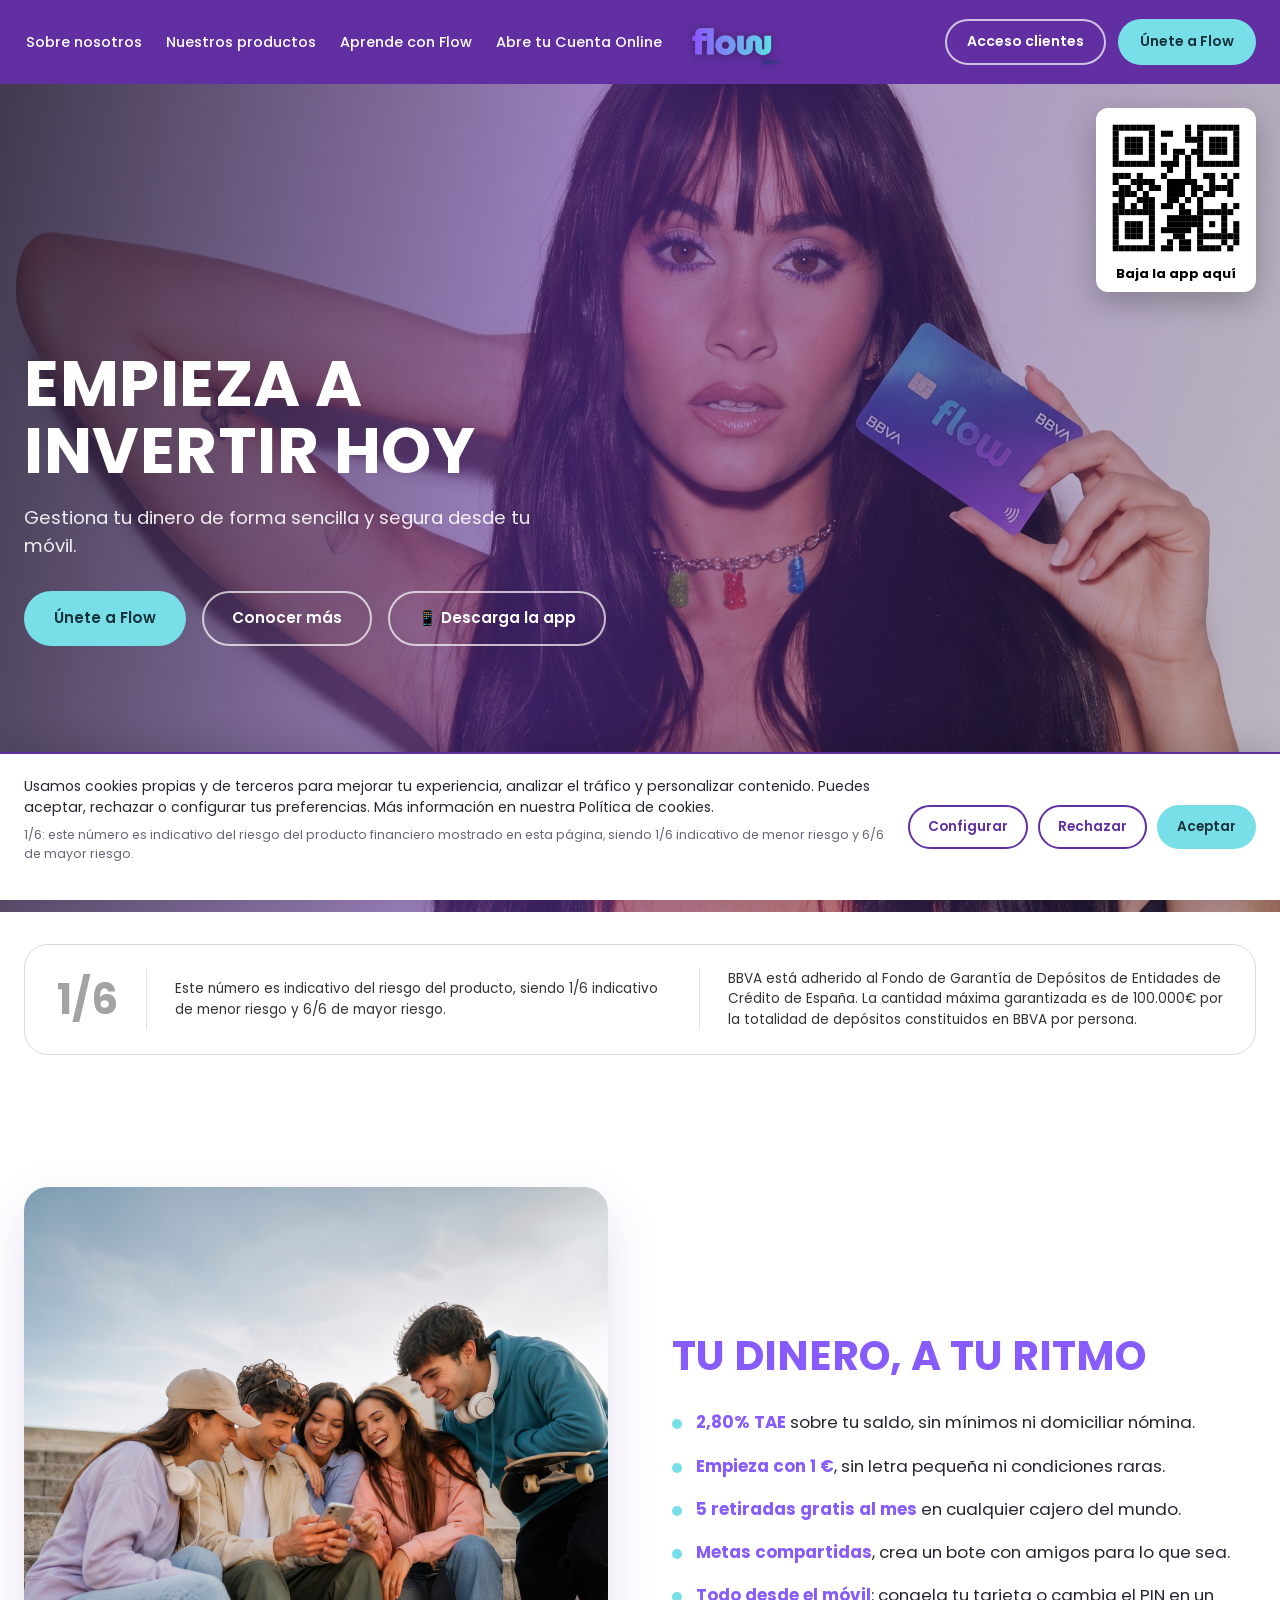
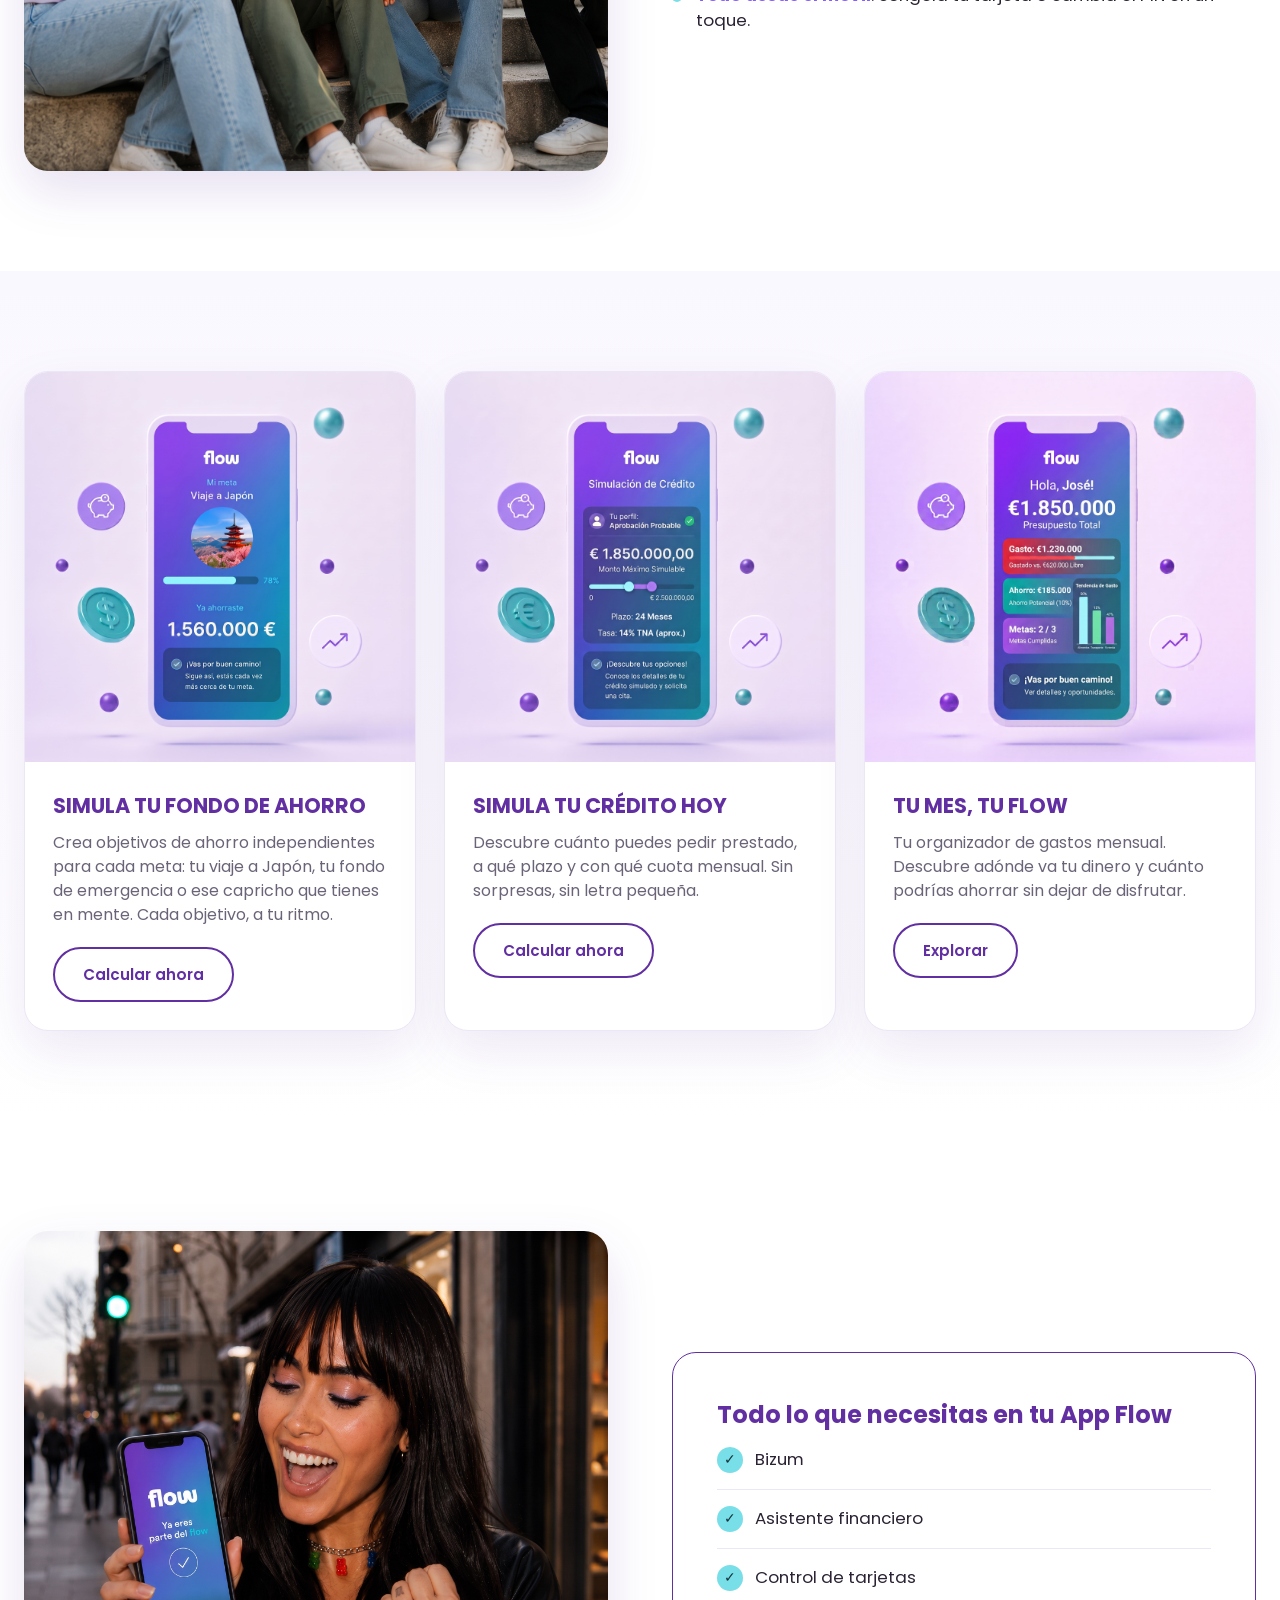
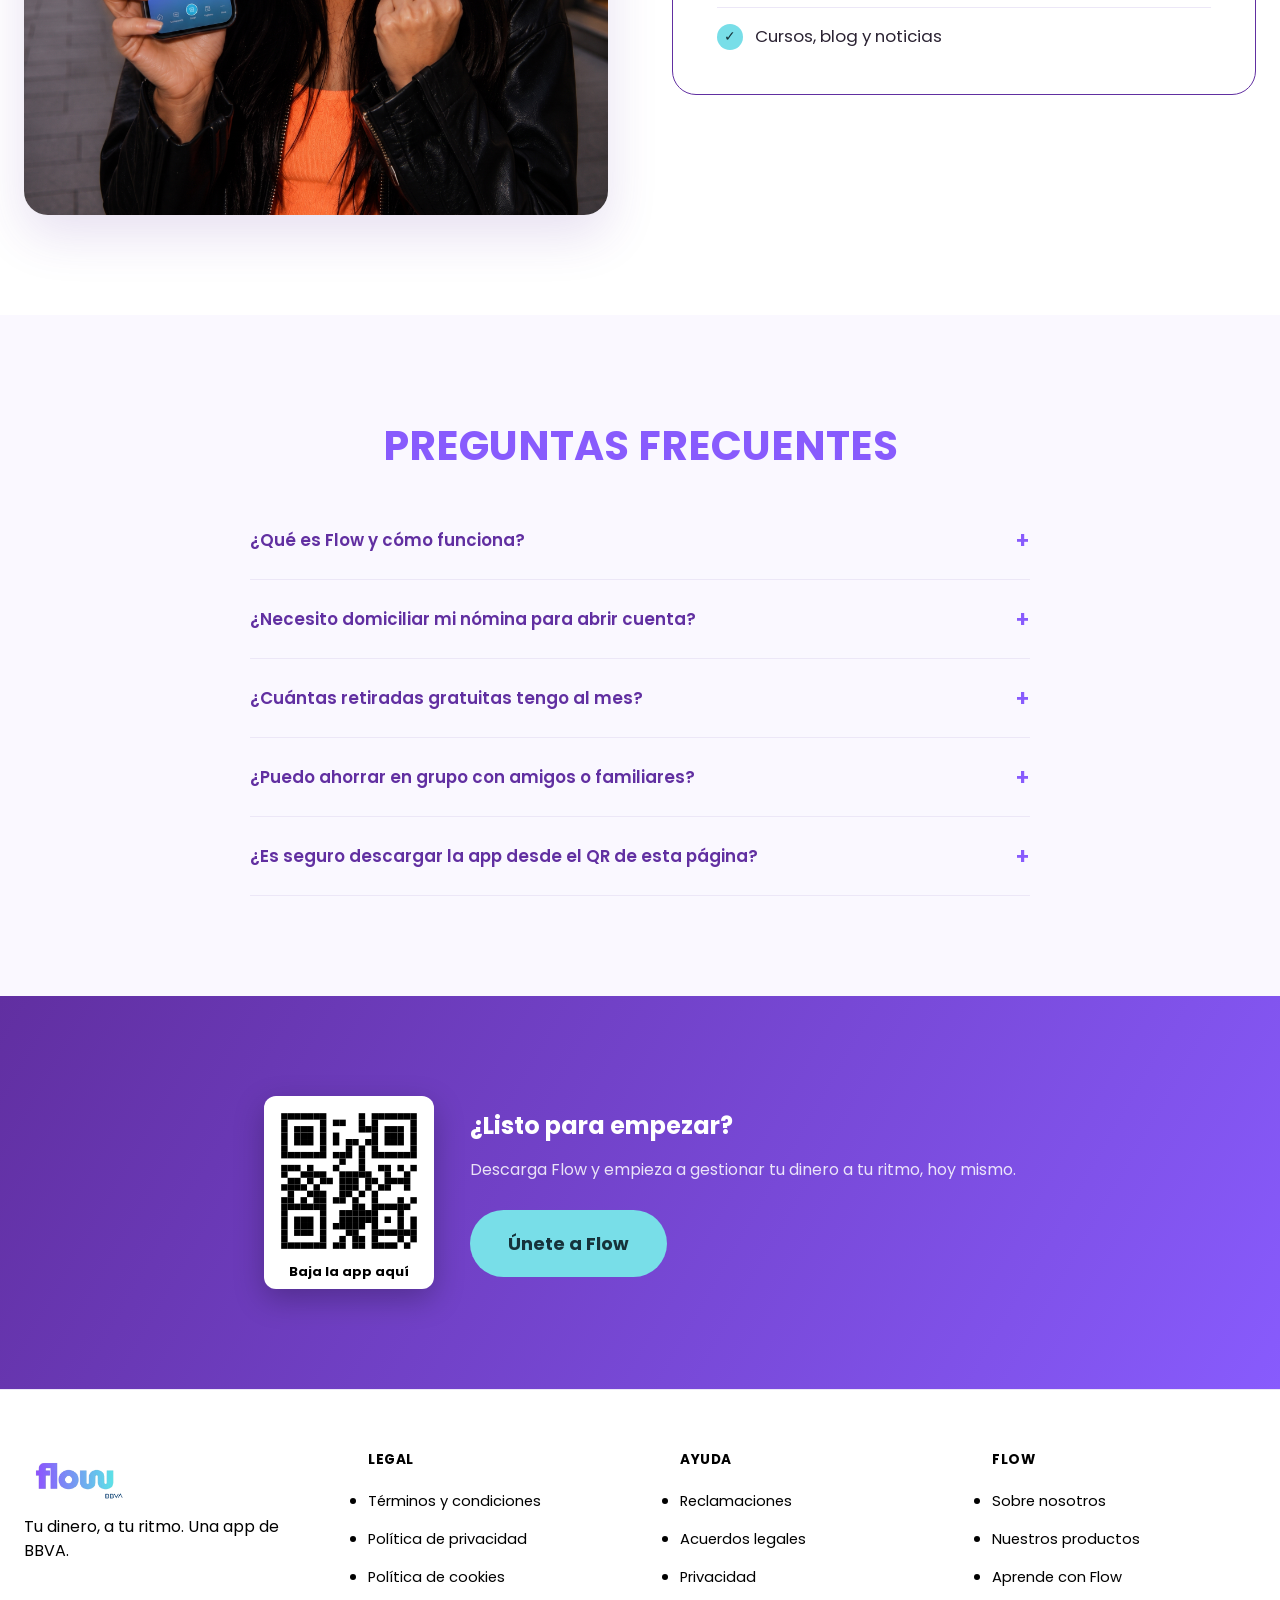
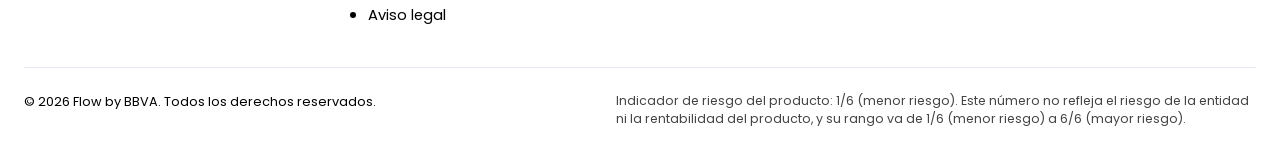
==== commit db09287e: "Simuladores reales de crédito y billetera + fotos en euros - Reemplaza simulador-hoy.jpeg por japon-" ====
--- a/index.html
+++ b/index.html
@@ -32,7 +32,7 @@
   <link rel="preconnect" href="https://fonts.gstatic.com" crossorigin>
   <link href="https://fonts.googleapis.com/css2?family=Museo+Moderno:wght@600;700&family=Poppins:wght@400;500;600;700&display=swap" rel="stylesheet">
 
-  <link rel="stylesheet" href="assets/css/style.css?v=35">
+  <link rel="stylesheet" href="assets/css/style.css?v=37">
 
   <!-- ============ Google Consent Mode v2 (por defecto denegado) ============ -->
   <script>
@@ -164,20 +164,20 @@
           <div class="carousel-track" data-carousel-track>
 
             <article class="carousel-slide">
-              <img src="assets/images/simulador-hoy.jpeg" alt="Simulación de una meta de ahorro en la app Flow" loading="lazy">
+              <img src="assets/images/japon-es.jpg" alt="Simulación de una meta de ahorro para un viaje a Japón en la app Flow" loading="lazy">
               <div class="carousel-slide-content">
                 <h3>Simula tu fondo de ahorro</h3>
                 <p>Crea objetivos de ahorro independientes para cada meta: tu viaje a Japón, tu fondo de emergencia o ese capricho que tienes en mente. Cada objetivo, a tu ritmo.</p>
-                <button type="button" class="btn btn-ghost-purple" data-simulator-open>Calcular ahora</button>
+                <button type="button" class="btn btn-ghost-purple" data-simulator-open="ahorro" aria-expanded="false">Calcular ahora</button>
               </div>
             </article>
 
             <article class="carousel-slide">
-              <img src="assets/images/credito-hoy.jpeg" alt="Simulación de crédito en la app Flow" loading="lazy">
+              <img src="assets/images/credito-flow.jpg" alt="Simulación de crédito en la app Flow" loading="lazy">
               <div class="carousel-slide-content">
                 <h3>Simula tu crédito hoy</h3>
                 <p>Descubre cuánto puedes pedir prestado, a qué plazo y con qué cuota mensual. Sin sorpresas, sin letra pequeña.</p>
-                <a href="#" class="btn btn-ghost-purple">Calcular ahora</a>
+                <button type="button" class="btn btn-ghost-purple" data-simulator-open="credito" aria-expanded="false">Calcular ahora</button>
               </div>
             </article>
 
@@ -186,7 +186,7 @@
               <div class="carousel-slide-content">
                 <h3>Tu mes, tu Flow</h3>
                 <p>Tu organizador de gastos mensual. Descubre adónde va tu dinero y cuánto podrías ahorrar sin dejar de disfrutar.</p>
-                <a href="#" class="btn btn-ghost-purple">Explorar</a>
+                <button type="button" class="btn btn-ghost-purple" data-simulator-open="billetera" aria-expanded="false">Explorar</button>
               </div>
             </article>
 
@@ -197,7 +197,7 @@
           <div class="carousel-dots" data-carousel-dots></div>
         </div>
 
-        <div class="simulator-widget" aria-live="polite">
+        <div class="simulator-widget" data-simulator-panel="ahorro" aria-live="polite">
           <div class="simulator-field">
             <label for="sim-amount">Aporte mensual: <span id="sim-amount-value">100 €</span></label>
             <input type="range" id="sim-amount" min="10" max="1000" step="10" value="100">
@@ -206,7 +206,30 @@
             <label for="sim-months">Plazo: <span id="sim-months-value">12 meses</span></label>
             <input type="range" id="sim-months" min="1" max="60" step="1" value="12">
           </div>
+          <p class="simulator-rate-note">Estimación con 2,80% TAE.</p>
           <p class="simulator-result" id="sim-result"></p>
+        </div>
+
+        <div class="simulator-widget" data-simulator-panel="credito" aria-live="polite">
+          <div class="simulator-field">
+            <label for="credit-amount">Monto a financiar: <span id="credit-amount-value">3.000 €</span></label>
+            <input type="range" id="credit-amount" min="500" max="20000" step="100" value="3000">
+          </div>
+          <div class="simulator-field">
+            <label for="credit-months">Plazo: <span id="credit-months-value">12 meses</span></label>
+            <input type="range" id="credit-months" min="3" max="60" step="1" value="12">
+          </div>
+          <p class="simulator-rate-note">TAE orientativa: 6,90% (sujeta a evaluación de tu perfil).</p>
+          <p class="simulator-result" id="credit-result"></p>
+        </div>
+
+        <div class="simulator-widget" data-simulator-panel="billetera" aria-live="polite">
+          <div class="simulator-field">
+            <label for="budget-income">Ingreso mensual: <span id="budget-income-value">1.500 €</span></label>
+            <input type="range" id="budget-income" min="300" max="6000" step="50" value="1500">
+          </div>
+          <p class="simulator-rate-note">Basado en la regla 50/30/20: necesidades, deseos y ahorro.</p>
+          <div class="budget-breakdown" id="budget-breakdown"></div>
         </div>
       </div>
     </section>
@@ -419,7 +442,7 @@
     </button>
   </div>
 
-  <script src="assets/js/main.js?v=4"></script>
+  <script src="assets/js/main.js?v=5"></script>
   <script src="assets/js/chatbot.js?v=3"></script>
 </body>
 </html>
--- a/assets/css/style.css
+++ b/assets/css/style.css
@@ -491,7 +491,22 @@
   color: var(--color-primary);
   text-align: center;
   font-size: 1.1rem;
-}
+  line-height: 1.6;
+}
+.simulator-rate-note { font-size: .82rem; color: var(--color-text-muted); margin: -6px 0 18px; }
+
+.budget-breakdown { display: flex; flex-direction: column; gap: 10px; }
+.budget-row {
+  display: flex;
+  align-items: center;
+  justify-content: space-between;
+  background: #f4f0ff;
+  border-radius: var(--radius-md);
+  padding: 14px 18px;
+}
+.budget-row-label { font-weight: 600; color: var(--color-text); }
+.budget-row-label small { color: var(--color-text-muted); font-weight: 500; }
+.budget-row-value { font-weight: 700; color: var(--color-primary); font-size: 1.05rem; }
 
 /* -----------------------------------------
    App Flow
@@ -1403,54 +1418,96 @@
 .demo-card-bottom { display: flex; align-items: flex-end; justify-content: space-between; position: relative; z-index: 2; }
 .demo-card-holder { font-size: .68rem; font-weight: 600; letter-spacing: .04em; }
 .demo-card-visa { font-style: italic; font-weight: 800; font-size: .95rem; letter-spacing: .02em; }
-.demo-card-logo { position: relative; z-index: 2; font-family: 'Museo Moderno', cursive; font-weight: 700; font-size: 1.1rem; color: var(--color-primary); }
-
-.demo-card--aurora {
-  background:
-    radial-gradient(circle, rgba(255, 255, 255, .55) 1.4px, transparent 1.6px) 0 0 / 16px 16px,
-    linear-gradient(135deg, #ffb5e8, #c3b1e1);
-}
-
-.demo-card--noche {
-  background:
-    repeating-linear-gradient(115deg, transparent, transparent 22px, rgba(136, 91, 253, .3) 22px, rgba(136, 91, 253, .3) 24px),
-    linear-gradient(135deg, #1a1a2e, #16213e);
-}
-.demo-card--noche .demo-card-edition { color: var(--color-cta); }
-
-.demo-card--silver {
-  background:
-    radial-gradient(circle at 28% 18%, rgba(255, 255, 255, .85), transparent 60%),
-    linear-gradient(135deg, #e8e8e8, #c0c0c0);
-  color: var(--color-text);
-}
-
-.demo-card--botanica {
-  background: linear-gradient(135deg, #a8e6cf, var(--color-cta));
-  color: var(--color-text);
-}
-.demo-card--botanica::before {
+
+/* Edición Prisma — holográfica, cambiante */
+.demo-card--prisma {
+  background: linear-gradient(120deg, #612fa1, #885bfd 30%, #78dee8 50%, #c3b1e1 65%, #885bfd 80%, #612fa1);
+  background-size: 300% 300%;
+  animation: prismaShift 7s ease-in-out infinite;
+}
+.demo-card--prisma::before {
   content: '';
   position: absolute;
-  width: 140px;
-  height: 140px;
-  background: rgba(18, 90, 60, .3);
-  border-radius: 60% 40% 55% 45% / 45% 55% 40% 60%;
-  top: -46px;
-  right: -34px;
+  inset: 0;
+  background: linear-gradient(115deg, transparent 40%, rgba(255, 255, 255, .35) 50%, transparent 60%);
   z-index: 1;
-}
-.demo-card--botanica::after {
+  pointer-events: none;
+}
+@keyframes prismaShift {
+  0%, 100% { background-position: 0% 50%; }
+  50% { background-position: 100% 50%; }
+}
+@media (prefers-reduced-motion: reduce) {
+  .demo-card--prisma { animation: none; }
+}
+
+/* Edición Neón — urbana, dark con líneas neón */
+.demo-card--neon {
+  background: linear-gradient(160deg, #0d0d16, #1a1a2e);
+  box-shadow: 0 14px 30px -14px rgba(43, 35, 51, .4), inset 0 0 0 1px rgba(120, 222, 232, .35), inset 0 0 40px rgba(136, 91, 253, .18);
+}
+.demo-card--neon::before {
   content: '';
   position: absolute;
-  width: 110px;
-  height: 110px;
-  background: rgba(18, 90, 60, .22);
-  border-radius: 45% 55% 60% 40% / 55% 45% 50% 50%;
-  bottom: -34px;
-  left: -24px;
+  inset: 0;
+  background: repeating-linear-gradient(115deg, transparent, transparent 22px, rgba(120, 222, 232, .12) 22px, rgba(120, 222, 232, .12) 24px);
   z-index: 1;
-}
+  pointer-events: none;
+}
+.demo-card--neon .demo-card-edition { color: var(--color-cta); text-shadow: 0 0 10px rgba(120, 222, 232, .7); }
+.demo-card--neon .demo-card-number { text-shadow: 0 0 8px rgba(136, 91, 253, .6); }
+
+/* Edición Cromo — metálica líquida, efecto Y2K */
+.demo-card--cromo {
+  background: linear-gradient(120deg, #eef0f5 0%, #9aa2b8 25%, #ffffff 45%, #6f7690 62%, #cfd4e0 80%, #ffffff 100%);
+  color: var(--color-text);
+}
+.demo-card--cromo::before {
+  content: '';
+  position: absolute;
+  inset: 0;
+  background: linear-gradient(135deg, transparent 42%, rgba(136, 91, 253, .18) 50%, transparent 58%);
+  z-index: 1;
+  pointer-events: none;
+}
+.demo-card--cromo .demo-card-chip { background: linear-gradient(135deg, #f7e29b, #c9a227); }
+
+/* Crea la tuya — sin base, 100% personalizada */
+.demo-card--custom {
+  background: linear-gradient(135deg, #2b2333, #612fa1);
+  box-shadow: 0 14px 30px -14px rgba(43, 35, 51, .4), inset 0 0 0 2px rgba(255, 255, 255, .18);
+}
+.demo-card--custom .demo-card-custom-placeholder {
+  position: absolute;
+  inset: 14px;
+  border: 2px dashed rgba(255, 255, 255, .45);
+  border-radius: 14px;
+  display: flex;
+  flex-direction: column;
+  align-items: center;
+  justify-content: center;
+  gap: 8px;
+  text-align: center;
+  color: rgba(255, 255, 255, .85);
+  font-size: .78rem;
+  font-weight: 600;
+  padding: 0 16px;
+  z-index: 2;
+}
+.demo-card--custom .demo-card-top,
+.demo-card--custom .demo-card-number,
+.demo-card--custom .demo-card-bottom { opacity: 0; }
+.demo-card-bg-image { position: absolute; inset: 0; width: 100%; height: 100%; object-fit: cover; z-index: 0; }
+.demo-card-bg-scrim {
+  position: absolute;
+  inset: 0;
+  background: linear-gradient(180deg, rgba(20, 15, 30, .15), rgba(20, 15, 30, .65));
+  z-index: 1;
+}
+.demo-card.has-custom-image .demo-card-custom-placeholder { display: none; }
+.demo-card.has-custom-image .demo-card-top,
+.demo-card.has-custom-image .demo-card-number,
+.demo-card.has-custom-image .demo-card-bottom { opacity: 1; color: #fff; }
 
 @media (max-width: 960px) {
   .card-designs-inner { grid-template-columns: 1fr; gap: 40px; }
@@ -1471,7 +1528,6 @@
 /* -----------------------------------------
    Personalizar tarjeta — wizard
 ----------------------------------------- */
-.demo-card-logo[hidden], .demo-card-initials[hidden], .demo-card-custom-image[hidden] { display: none; }
 .demo-card-meta { display: flex; align-items: center; gap: 10px; position: relative; z-index: 2; }
 .demo-card-middle { display: flex; align-items: center; justify-content: space-between; gap: 10px; position: relative; z-index: 2; }
 .demo-card-custom-image {
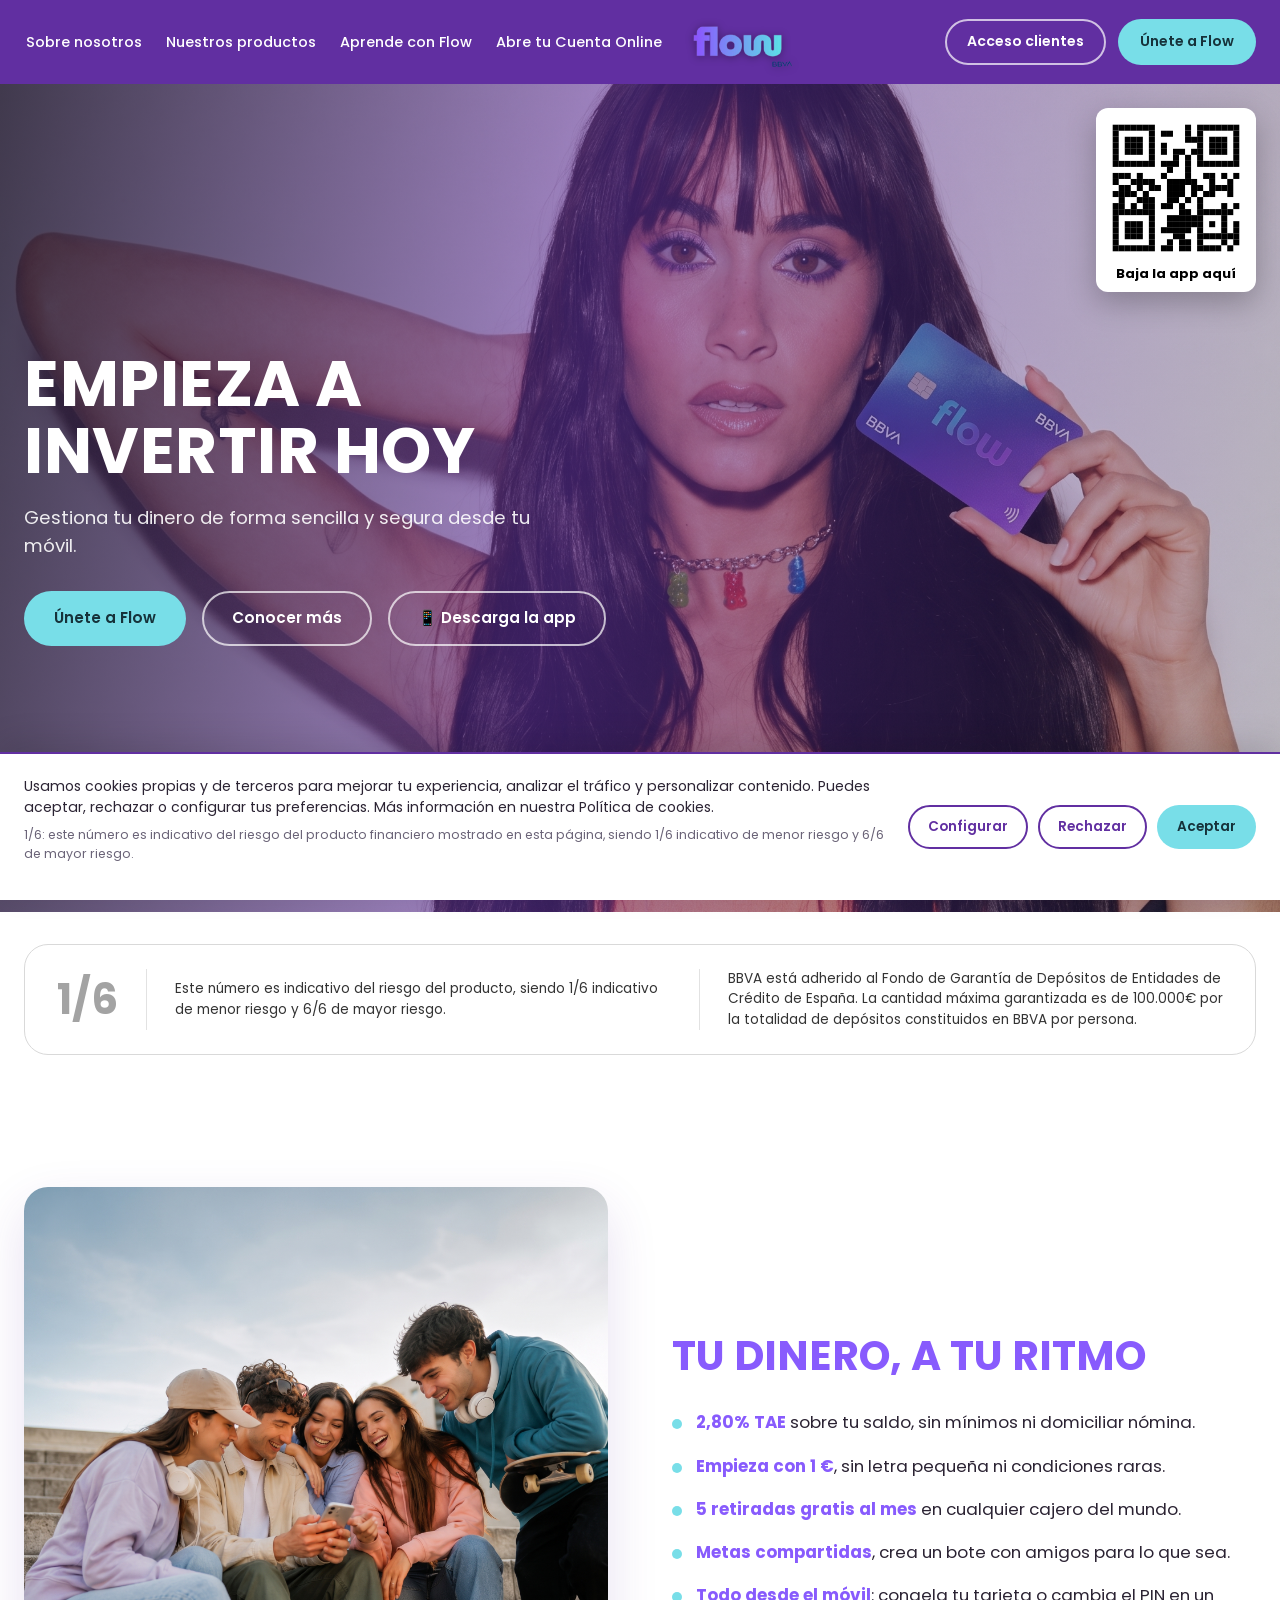
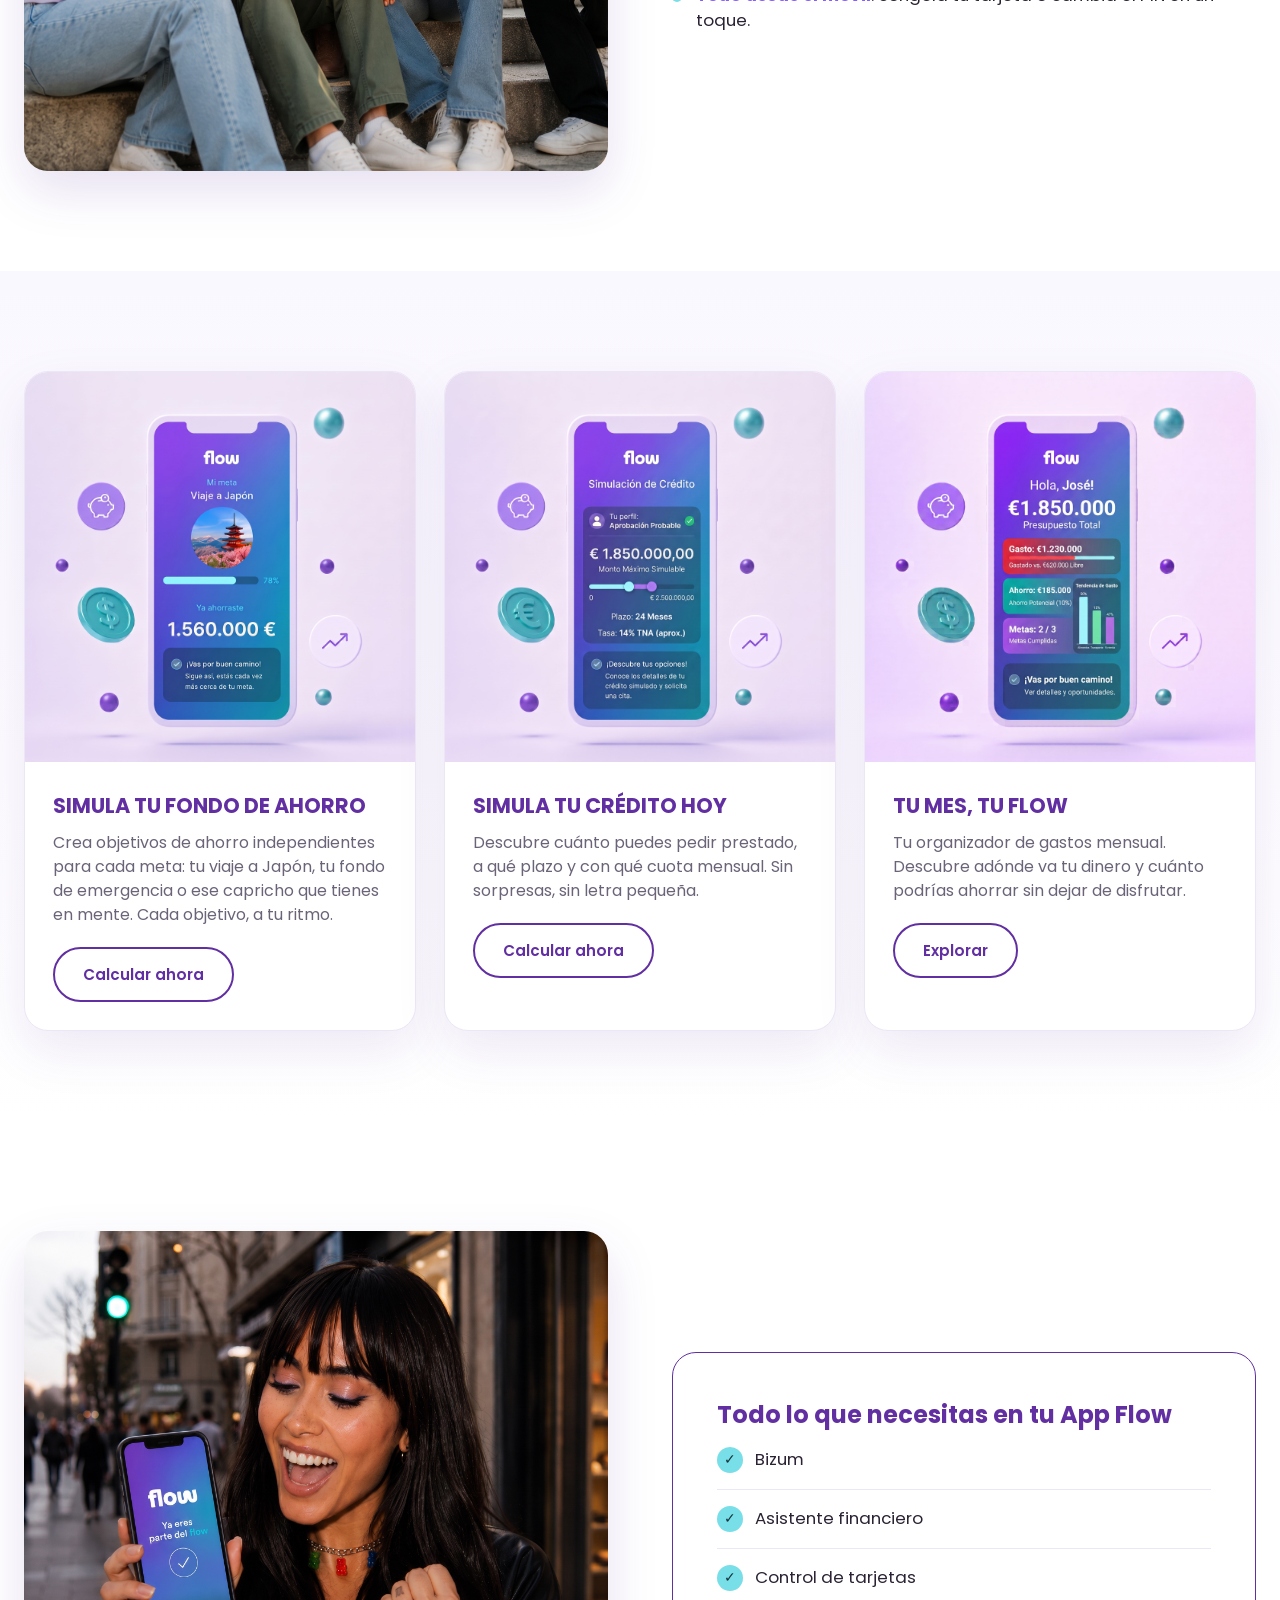
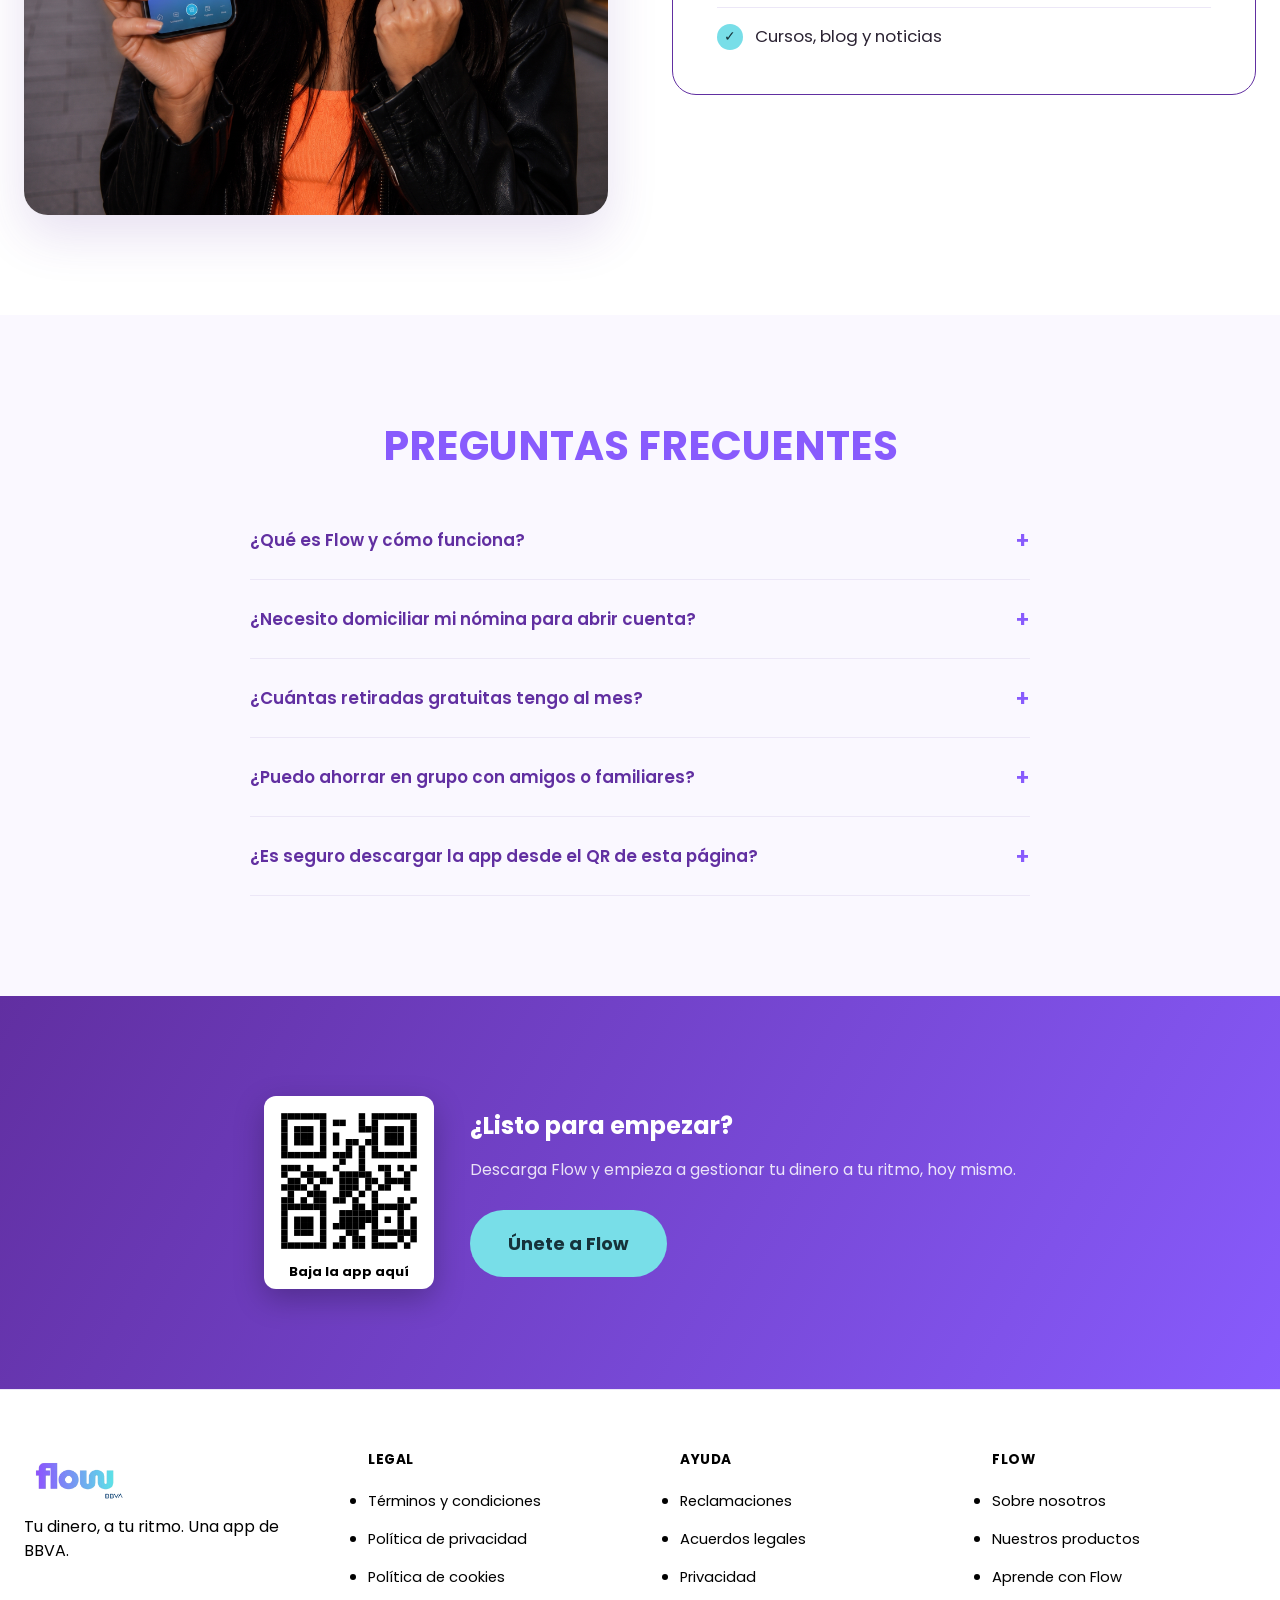
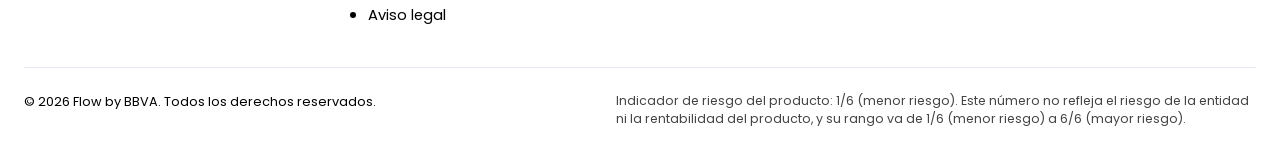
==== commit a55daa2f: "Navbar más pegada a los bordes en pantallas grandes y logo más grande En pantallas anchas (>1488px)," ====
--- a/index.html
+++ b/index.html
@@ -32,7 +32,7 @@
   <link rel="preconnect" href="https://fonts.gstatic.com" crossorigin>
   <link href="https://fonts.googleapis.com/css2?family=Museo+Moderno:wght@600;700&family=Poppins:wght@400;500;600;700&display=swap" rel="stylesheet">
 
-  <link rel="stylesheet" href="assets/css/style.css?v=37">
+  <link rel="stylesheet" href="assets/css/style.css?v=38">
 
   <!-- ============ Google Consent Mode v2 (por defecto denegado) ============ -->
   <script>
@@ -116,7 +116,7 @@
           <div class="hero-actions">
             <a href="#" class="btn btn-cta">Únete a Flow</a>
             <a href="#beneficios" class="btn btn-outline">Conocer más</a>
-            <a href="#" class="btn btn-outline hero-download-app">📱 Descarga la app</a>
+            <a href="https://play.google.com/store/apps" class="btn btn-outline hero-download-app" data-app-download target="_blank" rel="noopener">📱 Descarga la app</a>
           </div>
         </div>
       </div>
@@ -442,7 +442,7 @@
     </button>
   </div>
 
-  <script src="assets/js/main.js?v=5"></script>
+  <script src="assets/js/main.js?v=6"></script>
   <script src="assets/js/chatbot.js?v=3"></script>
 </body>
 </html>
--- a/assets/css/style.css
+++ b/assets/css/style.css
@@ -135,6 +135,10 @@
 }
 .site-header.is-scrolled { box-shadow: 0 6px 24px rgba(0,0,0,.18); }
 
+.site-header .container {
+  max-width: 1440px; /* header un poco más ancho que el resto: nav y CTAs se acercan a los bordes, el logo queda más protagonista en el centro */
+}
+
 .header-inner {
   display: grid;
   grid-template-columns: 1fr auto 1fr;
@@ -167,7 +171,7 @@
 
 .logo-center { justify-self: center; }
 .logo-center img {
-  height: 54px; /* +~28% vs. las 42px anteriores */
+  height: 60px;
   width: auto;
   filter: drop-shadow(0 1px 4px rgba(0,0,0,.35));
 }
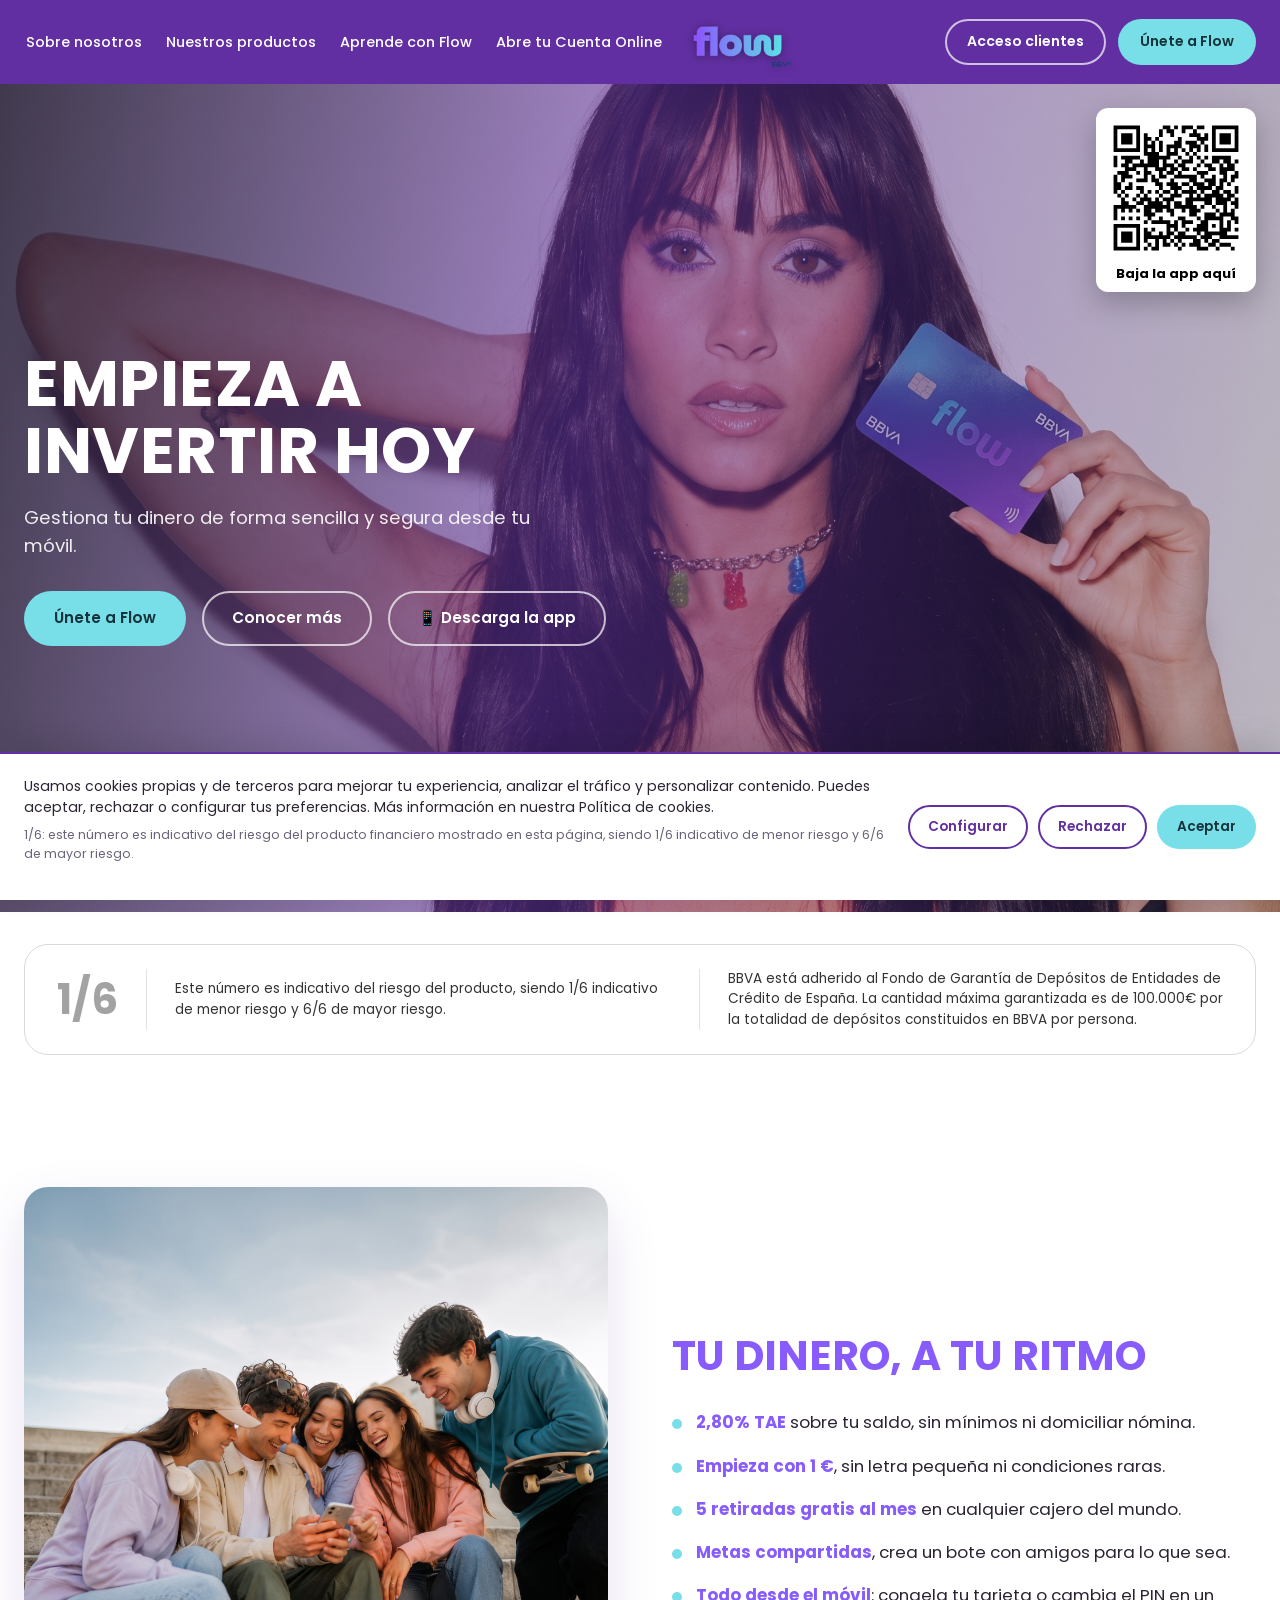
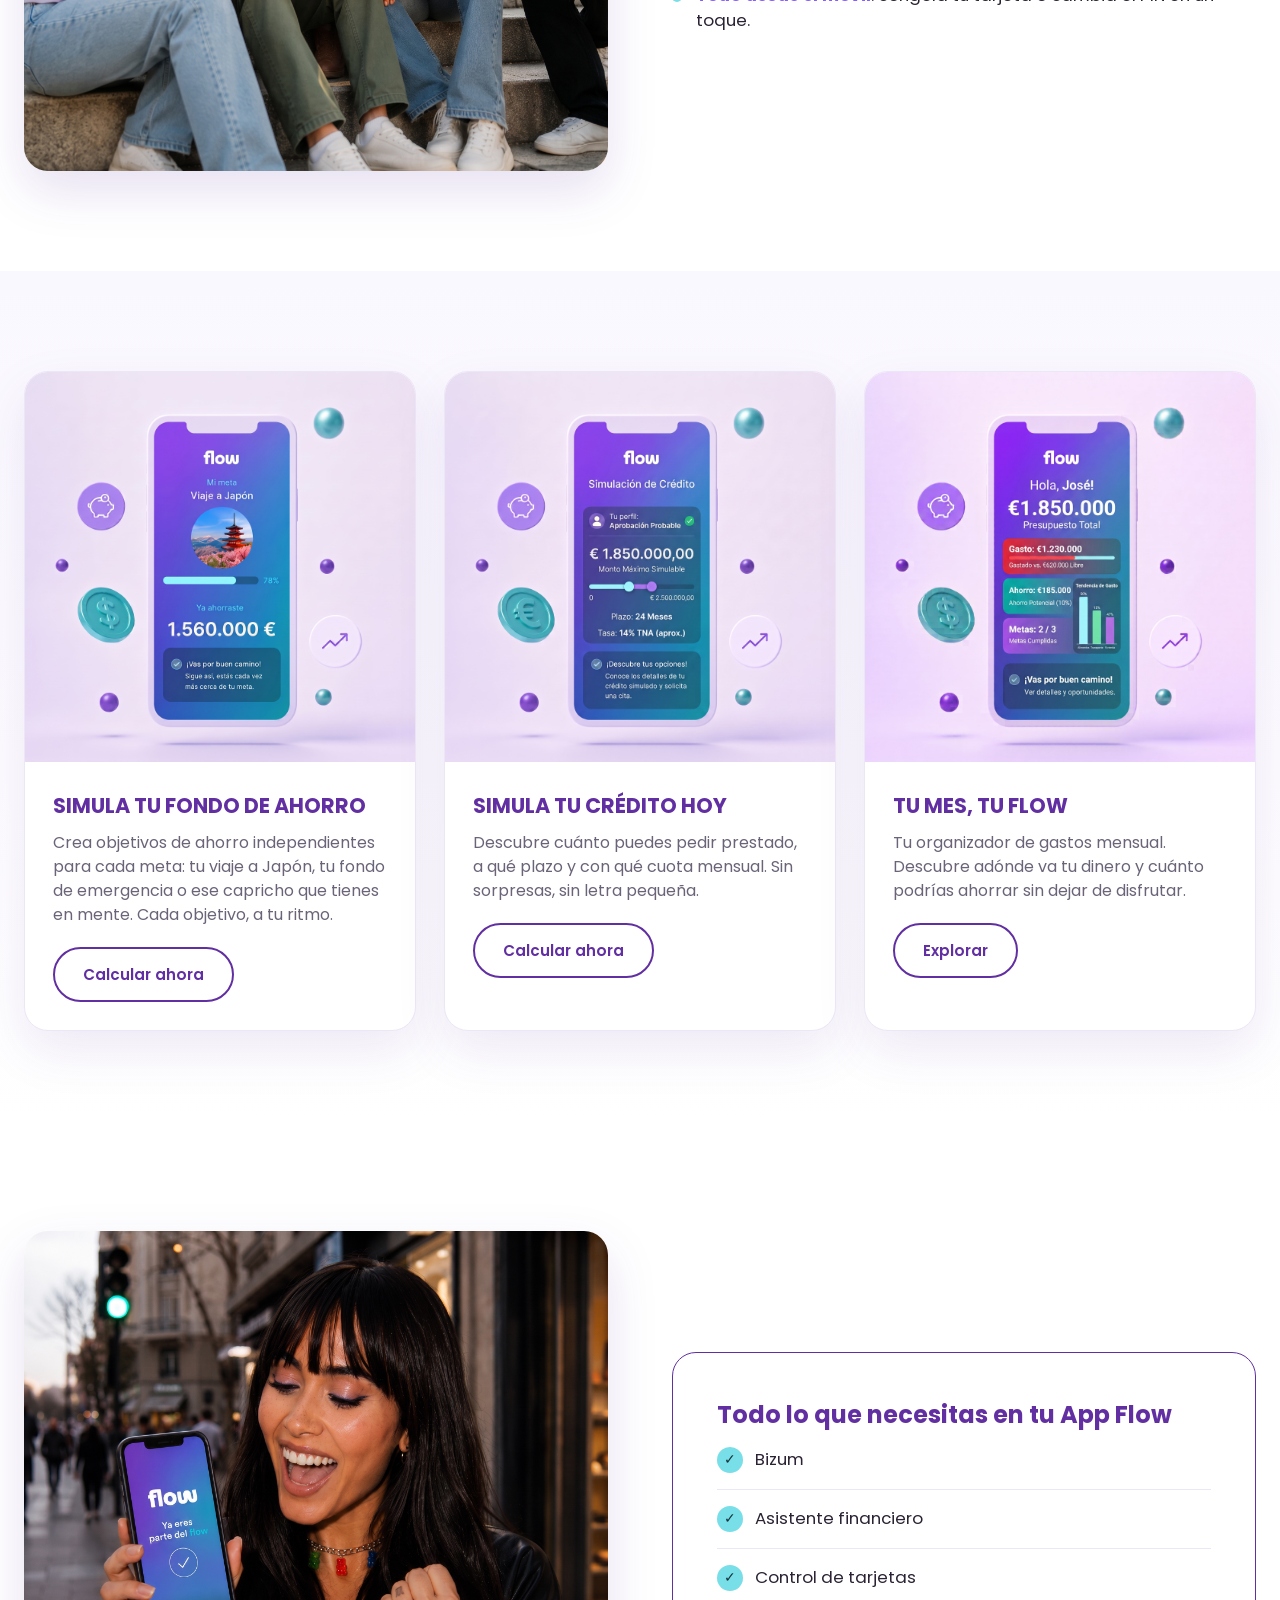
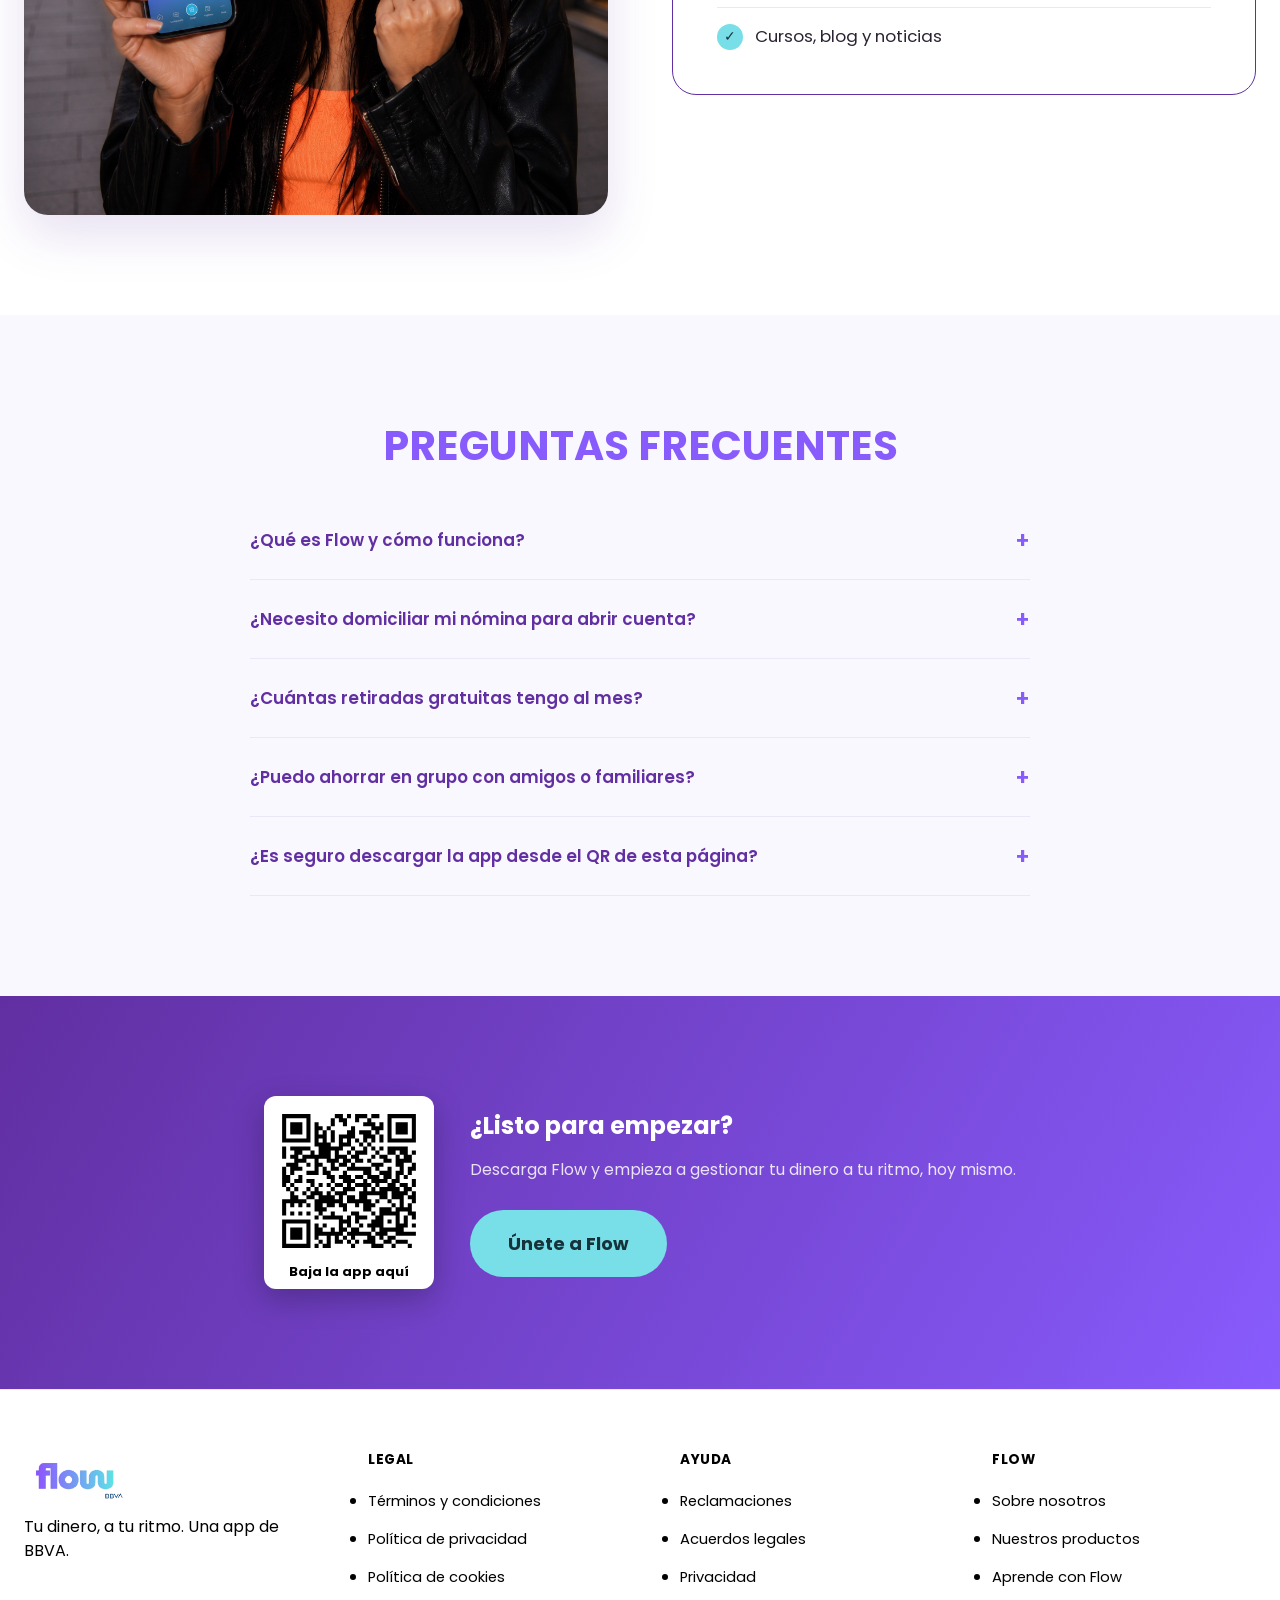
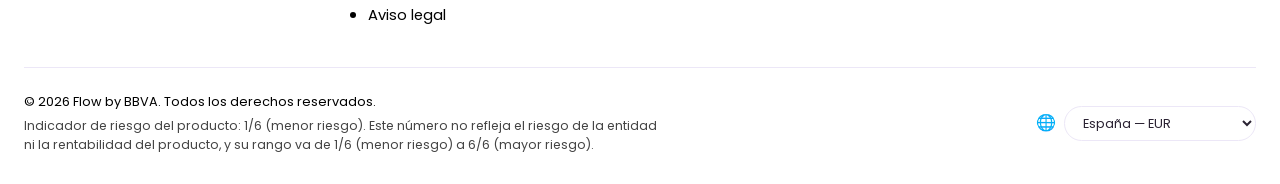
==== commit 37761c7f: "Imágenes de cursos responsive, QR funcional y selector de país/moneda en el footer - Aprende con Flo" ====
--- a/index.html
+++ b/index.html
@@ -32,7 +32,7 @@
   <link rel="preconnect" href="https://fonts.gstatic.com" crossorigin>
   <link href="https://fonts.googleapis.com/css2?family=Museo+Moderno:wght@600;700&family=Poppins:wght@400;500;600;700&display=swap" rel="stylesheet">
 
-  <link rel="stylesheet" href="assets/css/style.css?v=38">
+  <link rel="stylesheet" href="assets/css/style.css?v=40">
 
   <!-- ============ Google Consent Mode v2 (por defecto denegado) ============ -->
   <script>
@@ -106,7 +106,7 @@
       <img class="hero-bg" src="assets/images/aitana-flow.jpeg" alt="" role="presentation">
       <div class="hero-overlay" aria-hidden="true"></div>
       <div class="qr-block hero-qr-corner">
-        <img src="assets/images/qr-black.svg" alt="Código QR para descargar la app Flow" width="140" height="140">
+        <img src="assets/images/qr-black.svg?v=2" alt="Código QR para descargar la app Flow" width="140" height="140">
         <span>Baja la app aquí</span>
       </div>
       <div class="container hero-inner">
@@ -318,7 +318,7 @@
     <section class="final-cta">
       <div class="container anim-fade final-cta-inner">
         <div class="qr-block final-cta-qr">
-          <img src="assets/images/qr-black.svg" alt="Código QR para descargar la app Flow" width="150" height="150">
+          <img src="assets/images/qr-black.svg?v=2" alt="Código QR para descargar la app Flow" width="150" height="150">
           <span>Baja la app aquí</span>
         </div>
         <div class="final-cta-text">
@@ -368,8 +368,21 @@
         </div>
       </div>
       <div class="footer-bottom">
+        <div class="footer-bottom-info">
         <span>© 2026 Flow by BBVA. Todos los derechos reservados.</span>
         <span class="footer-risk">Indicador de riesgo del producto: 1/6 (menor riesgo). Este número no refleja el riesgo de la entidad ni la rentabilidad del producto, y su rango va de 1/6 (menor riesgo) a 6/6 (mayor riesgo).</span>
+        </div>
+        <div class="footer-region">
+          <span class="footer-region-icon" aria-hidden="true">🌐</span>
+          <select id="footer-region-select" aria-label="Elige tu país y moneda">
+            <option value="ES-EUR">España — EUR</option>
+            <option value="MX-MXN">México — MXN</option>
+            <option value="CO-COP">Colombia — COP</option>
+            <option value="AR-ARS">Argentina — ARS</option>
+            <option value="PE-PEN">Perú — PEN</option>
+            <option value="US-USD">Estados Unidos — USD</option>
+          </select>
+        </div>
       </div>
     </div>
   </footer>
@@ -442,7 +455,7 @@
     </button>
   </div>
 
-  <script src="assets/js/main.js?v=6"></script>
+  <script src="assets/js/main.js?v=7"></script>
   <script src="assets/js/chatbot.js?v=3"></script>
 </body>
 </html>
--- a/assets/css/style.css
+++ b/assets/css/style.css
@@ -822,16 +822,18 @@
   border-bottom: 1px solid var(--color-border);
 }
 .course-card {
-  padding: 44px 32px;
+  padding: 36px 28px;
   border-right: 1px solid var(--color-border);
 }
 .course-card:last-child { border-right: none; }
 .course-card img {
+  display: block;
   width: 100%;
-  aspect-ratio: 4 / 5;
+  max-width: 300px;
+  aspect-ratio: 4 / 3;
   object-fit: cover;
   border-radius: var(--radius-lg);
-  margin-bottom: 24px;
+  margin: 0 auto 22px;
   box-shadow: 0 16px 40px rgba(97,47,161,.12);
 }
 .course-card h3 { color: var(--color-primary); font-size: 1.25rem; margin-bottom: 6px; }
@@ -1645,3 +1647,21 @@
 .trust-badges { list-style: none; display: flex; justify-content: center; gap: 28px; flex-wrap: wrap; margin: 36px 0 0; padding: 0; }
 .trust-badges li { font-size: .82rem; color: rgba(255, 255, 255, .65); padding-left: 20px; position: relative; }
 .trust-badges li::before { content: '✓'; position: absolute; left: 0; color: var(--color-cta); font-weight: 700; }
+
+/* -----------------------------------------
+   Footer — selector de país y moneda
+----------------------------------------- */
+.footer-bottom-info { display: flex; flex-direction: column; gap: 6px; }
+.footer-region { display: flex; align-items: center; gap: 8px; flex-shrink: 0; }
+.footer-region-icon { font-size: 1rem; }
+.footer-region select {
+  border: 1px solid var(--color-border);
+  border-radius: 999px;
+  padding: 7px 14px;
+  font-family: 'Poppins', sans-serif;
+  font-size: .8rem;
+  color: var(--color-text);
+  background: #fff;
+  cursor: pointer;
+}
+.footer-region select:focus { outline: none; border-color: var(--color-secondary); }
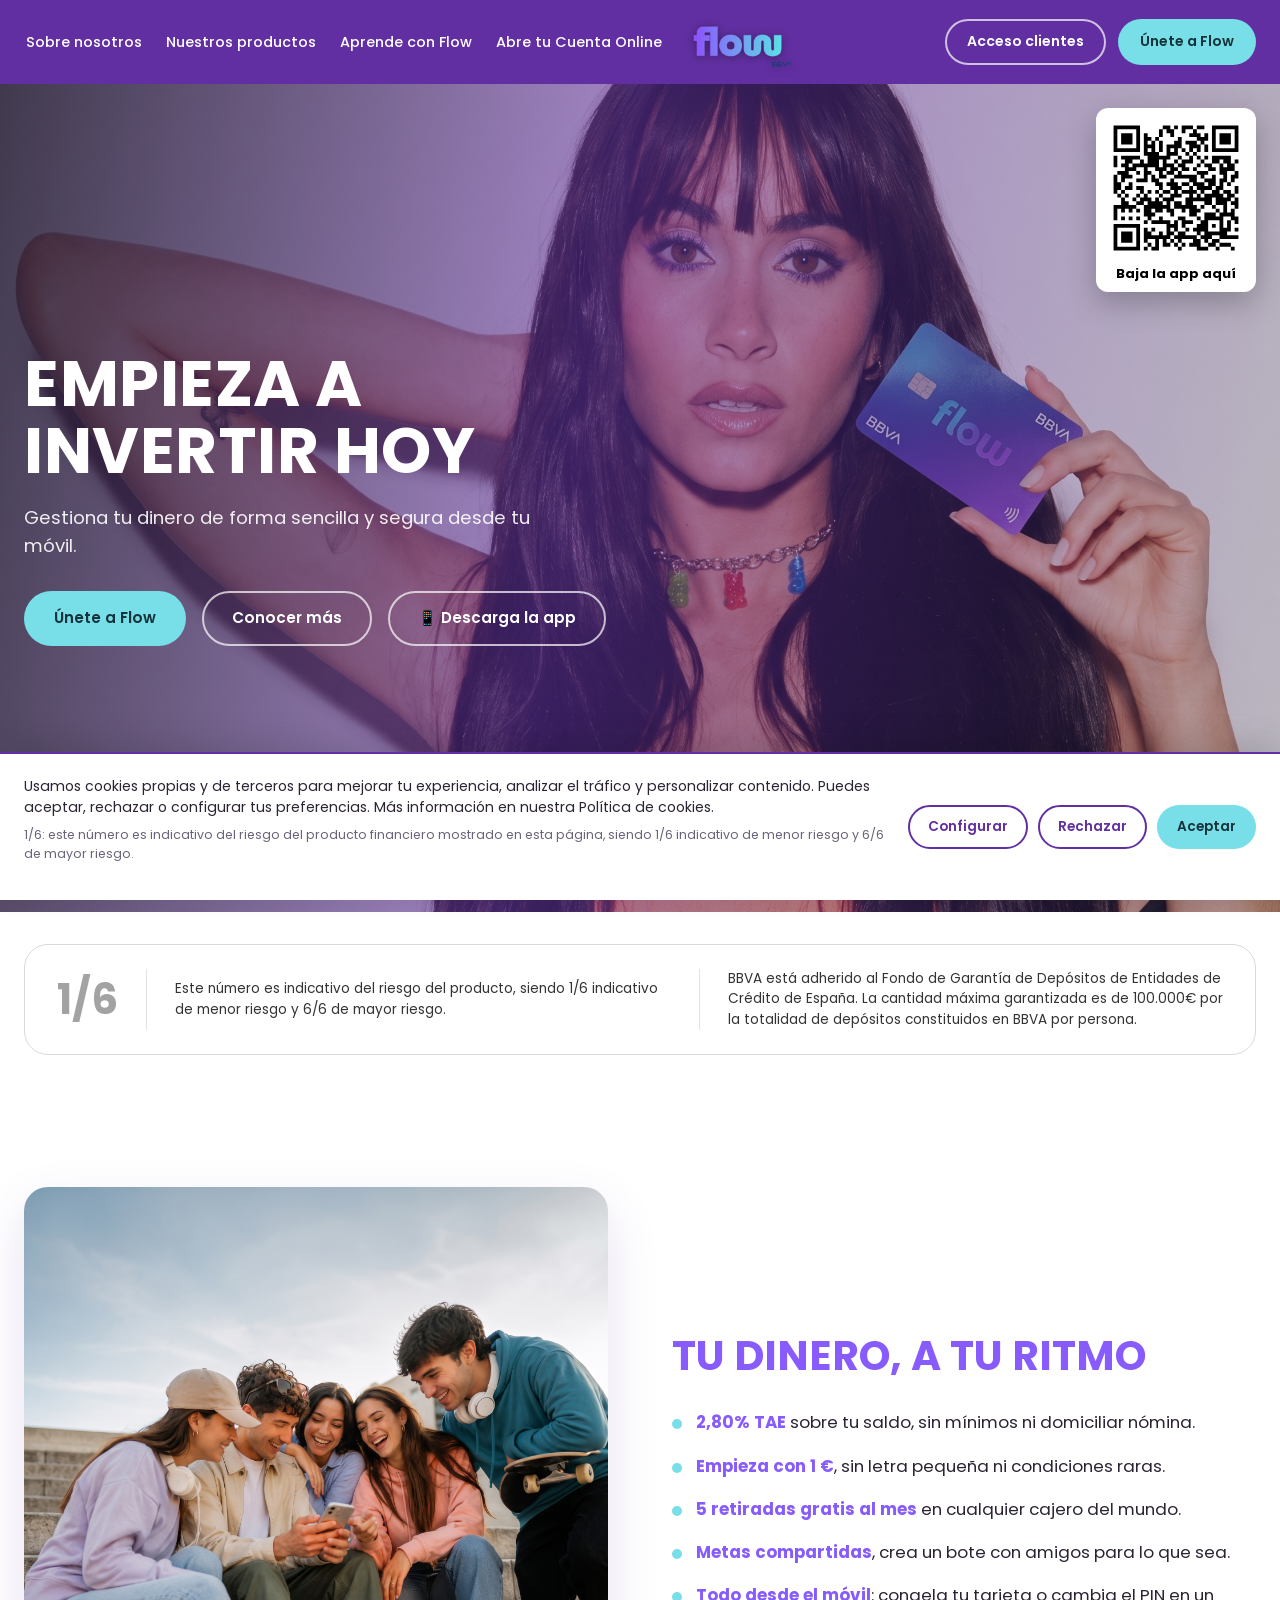
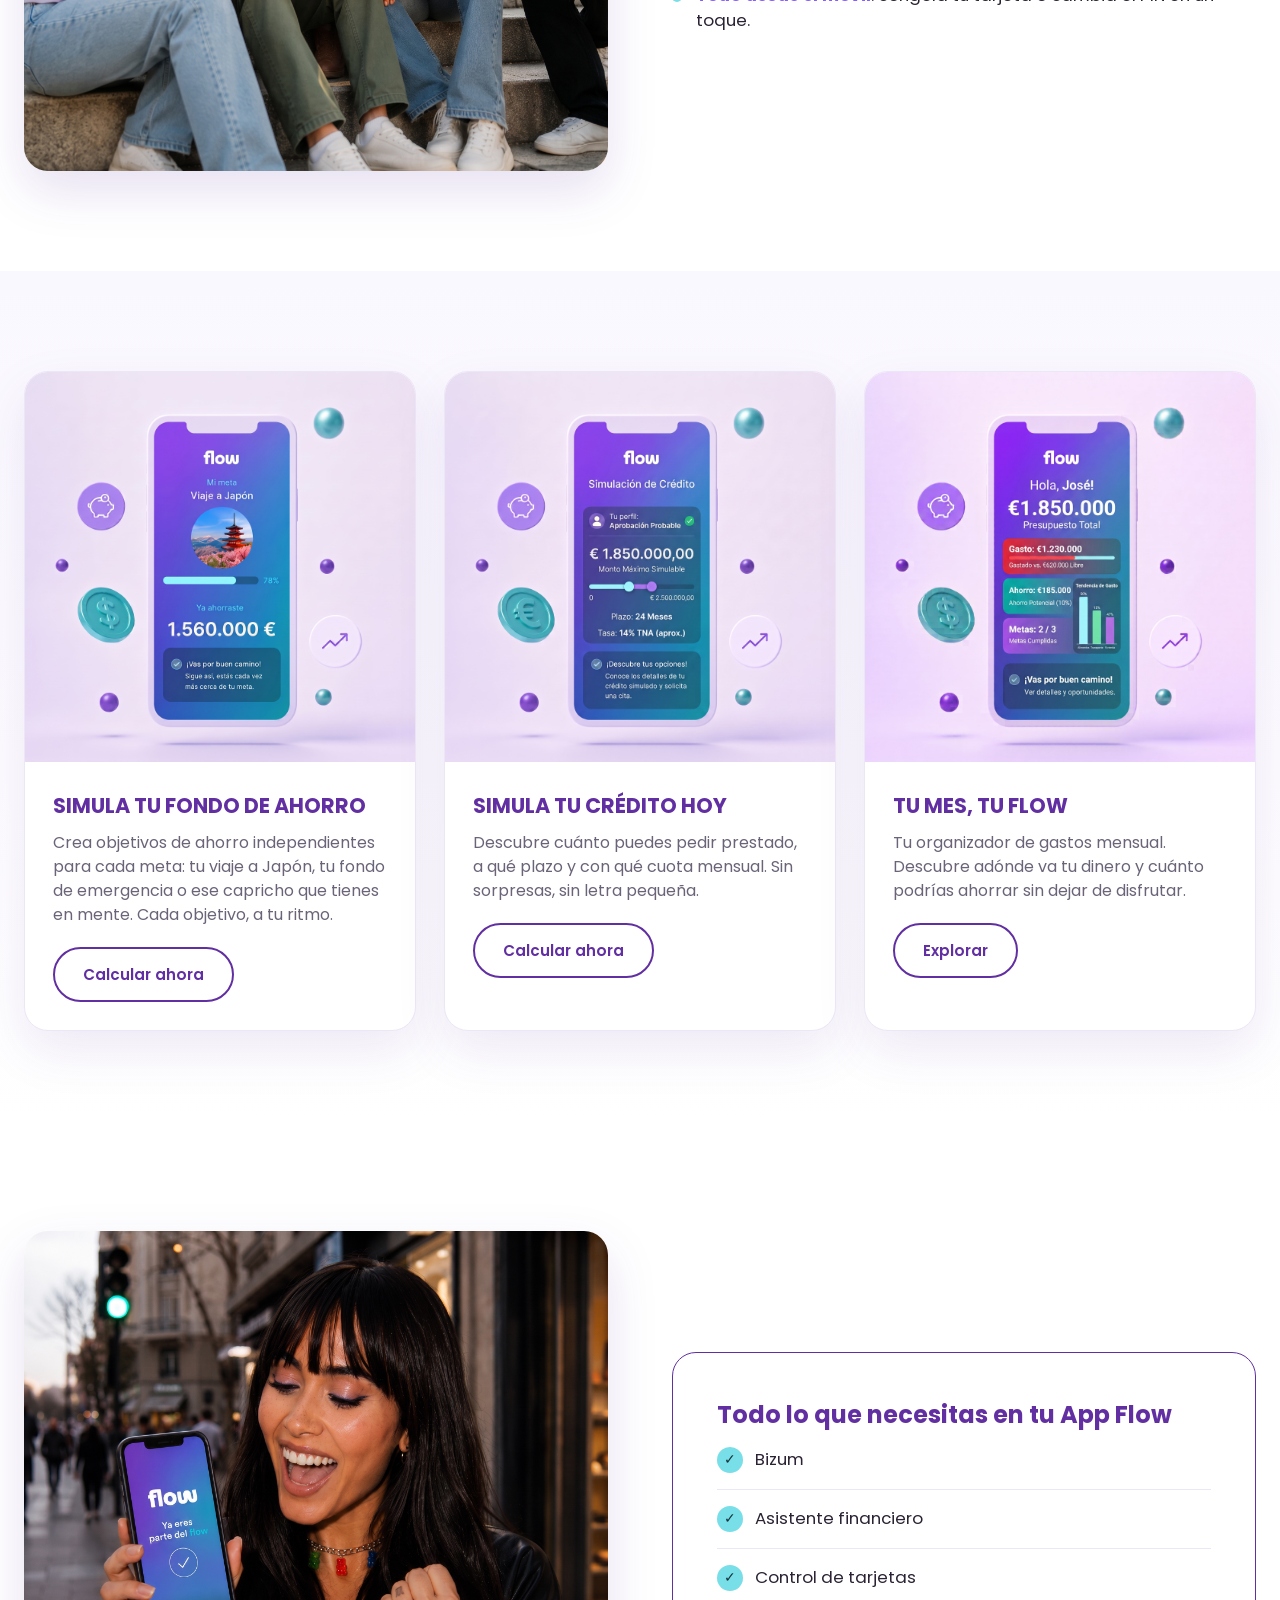
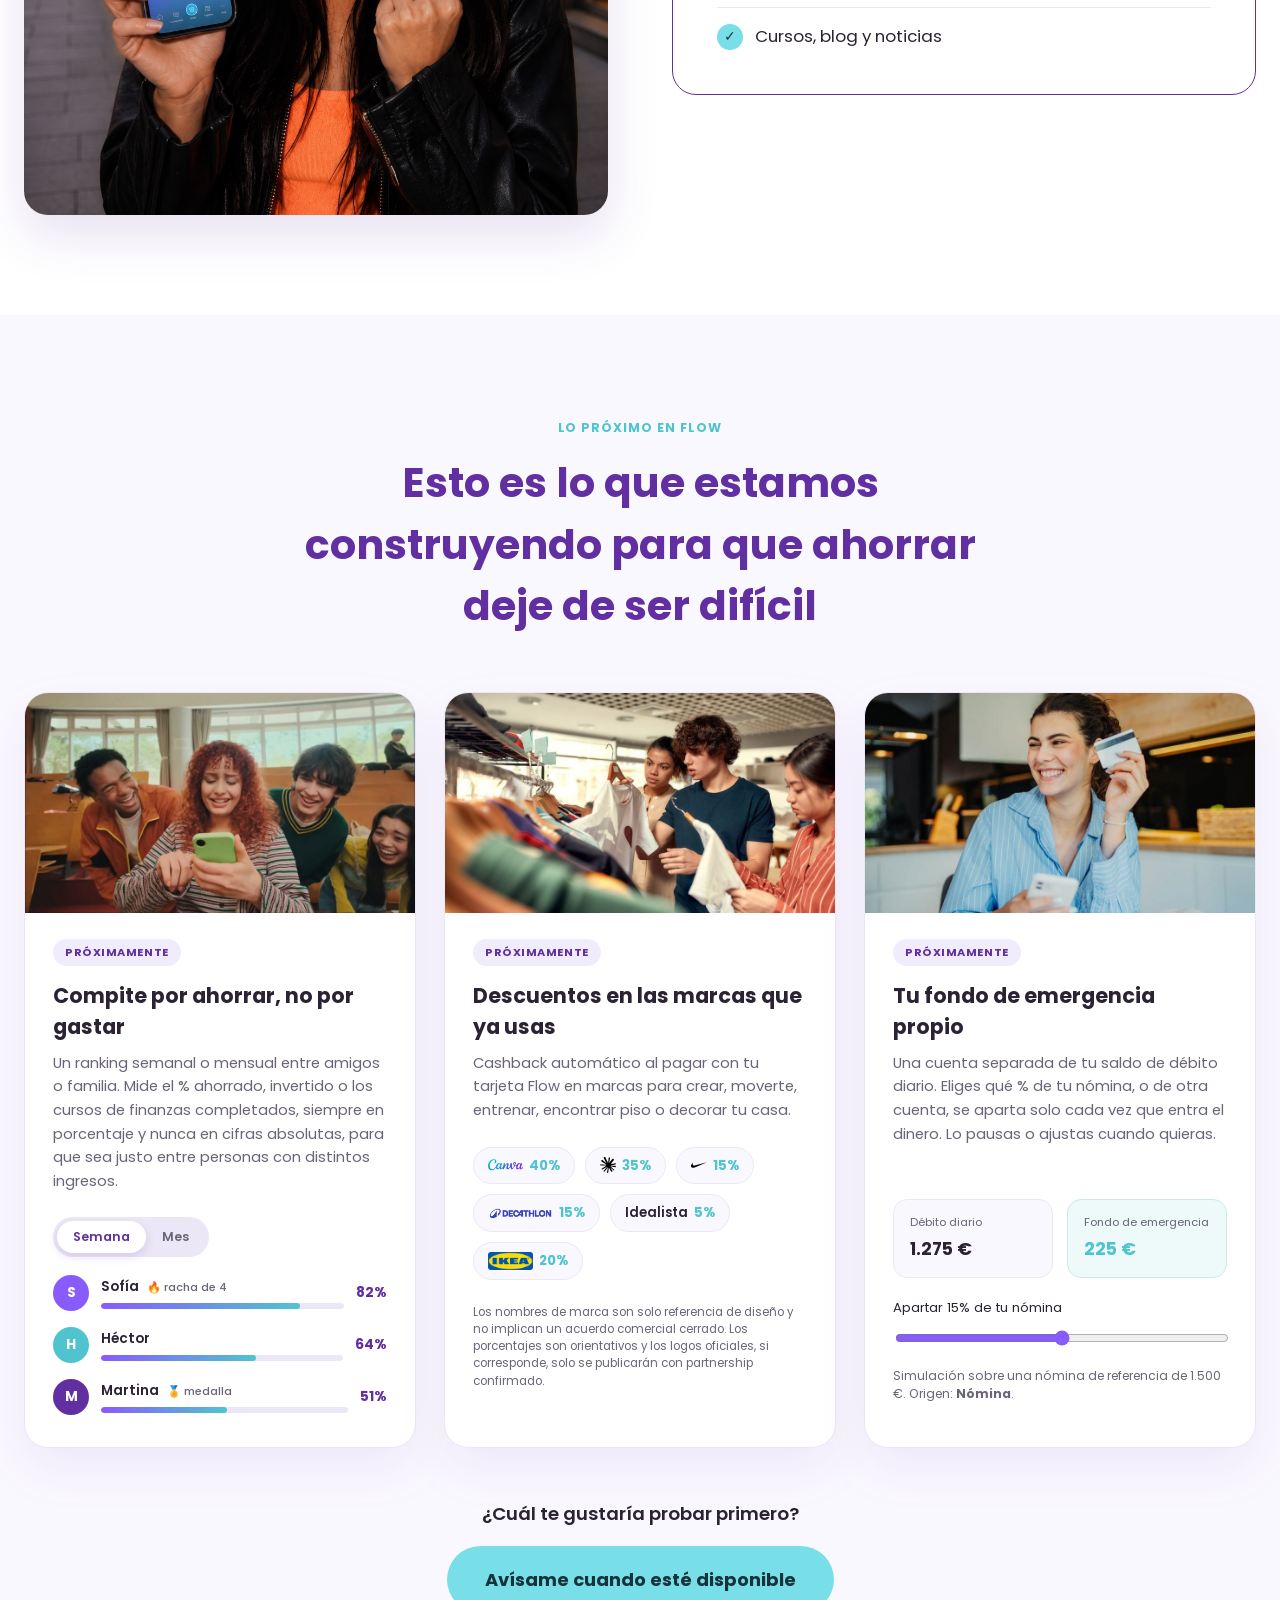
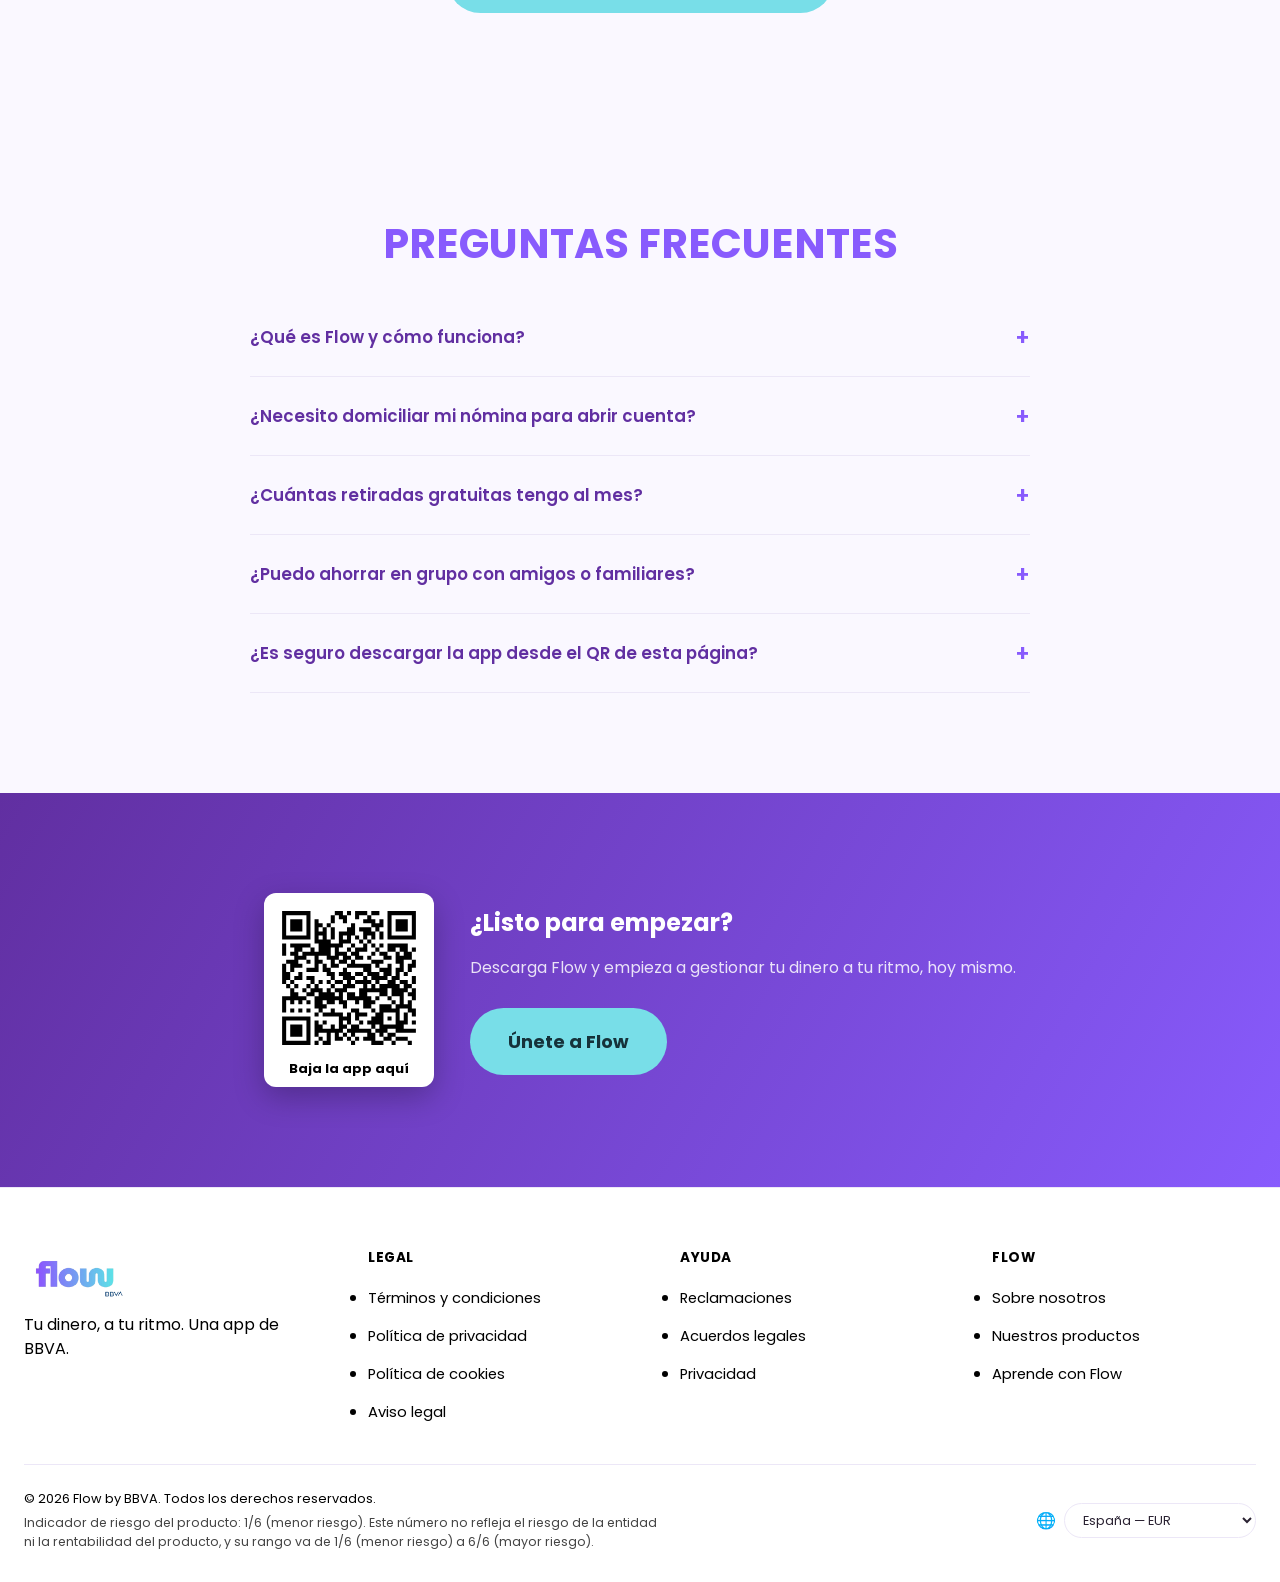
==== commit 90ee8268: "Agrega la sección "Lo próximo en Flow" con roadmap de 3 funcionalidades en desarrollo (ranking de ah" ====
--- a/index.html
+++ b/index.html
@@ -254,6 +254,124 @@
       </div>
     </section>
 
+    <!-- ============ LO PRÓXIMO EN FLOW (roadmap, en desarrollo) ============ -->
+    <section class="upcoming-section" id="proximamente">
+      <div class="container">
+
+        <div class="upcoming-header anim-fade">
+          <span class="eyebrow-tag">Lo próximo en Flow</span>
+          <h2 class="section-title upcoming-title">Esto es lo que estamos construyendo para que ahorrar deje de ser difícil</h2>
+        </div>
+
+        <div class="upcoming-grid">
+
+          <!-- Bloque 1: Reto/ranking de ahorro -->
+          <article class="upcoming-card anim-fade">
+            <img src="assets/images/upcoming-ranking.jpg" alt="Grupo de amigos mirando el móvil y riéndose" class="upcoming-card-cover" loading="lazy">
+            <div class="upcoming-card-body">
+              <div class="upcoming-card-head">
+                <span class="upcoming-badge">Próximamente</span>
+                <h3>Compite por ahorrar, no por gastar</h3>
+                <p>Un ranking semanal o mensual entre amigos o familia. Mide el % ahorrado, invertido o los cursos de finanzas completados, siempre en porcentaje y nunca en cifras absolutas, para que sea justo entre personas con distintos ingresos.</p>
+              </div>
+
+              <div class="leaderboard-mock">
+                <div class="leaderboard-toggle" data-leaderboard-toggle>
+                  <button type="button" class="is-active" data-range="semana">Semana</button>
+                  <button type="button" data-range="mes">Mes</button>
+                </div>
+                <ul class="leaderboard-list">
+                  <li>
+                    <span class="lb-avatar" style="background:#885BFD;" aria-hidden="true">S</span>
+                    <div class="lb-info">
+                      <span class="lb-name">Sofía <span class="lb-streak">🔥 racha de 4</span></span>
+                      <div class="lb-bar"><span style="width:82%;"></span></div>
+                    </div>
+                    <span class="lb-pct">82%</span>
+                  </li>
+                  <li>
+                    <span class="lb-avatar" style="background:#4fc4cf;" aria-hidden="true">H</span>
+                    <div class="lb-info">
+                      <span class="lb-name">Héctor <span class="lb-streak"></span></span>
+                      <div class="lb-bar"><span style="width:64%;"></span></div>
+                    </div>
+                    <span class="lb-pct">64%</span>
+                  </li>
+                  <li>
+                    <span class="lb-avatar" style="background:#612FA1;" aria-hidden="true">M</span>
+                    <div class="lb-info">
+                      <span class="lb-name">Martina <span class="lb-streak">🏅 medalla</span></span>
+                      <div class="lb-bar"><span style="width:51%;"></span></div>
+                    </div>
+                    <span class="lb-pct">51%</span>
+                  </li>
+                </ul>
+              </div>
+            </div>
+          </article>
+
+          <!-- Bloque 2: Descuentos automáticos con marcas -->
+          <article class="upcoming-card anim-fade">
+            <img src="assets/images/upcoming-descuentos.jpg" alt="Grupo de amigos mirando ropa en una tienda" class="upcoming-card-cover" loading="lazy">
+            <div class="upcoming-card-body">
+              <div class="upcoming-card-head">
+                <span class="upcoming-badge">Próximamente</span>
+                <h3>Descuentos en las marcas que ya usas</h3>
+                <p>Cashback automático al pagar con tu tarjeta Flow en marcas para crear, moverte, entrenar, encontrar piso o decorar tu casa.</p>
+              </div>
+
+              <div class="brand-chips">
+                <span class="brand-chip"><img src="assets/images/brand-canva.png" alt="Canva" class="brand-chip-logo brand-chip-logo--wide"><em>40%</em></span>
+                <span class="brand-chip"><img src="assets/images/brand-claude.svg" alt="Claude" class="brand-chip-logo"><em>35%</em></span>
+                <span class="brand-chip"><img src="assets/images/brand-nike.svg" alt="Nike" class="brand-chip-logo"><em>15%</em></span>
+                <span class="brand-chip"><img src="assets/images/brand-decathlon.png" alt="Decathlon" class="brand-chip-logo brand-chip-logo--wide"><em>15%</em></span>
+                <span class="brand-chip">Idealista <em>5%</em></span>
+                <span class="brand-chip"><img src="assets/images/brand-ikea.png" alt="IKEA" class="brand-chip-logo brand-chip-logo--badge"><em>20%</em></span>
+              </div>
+              <p class="upcoming-legal">Los nombres de marca son solo referencia de diseño y no implican un acuerdo comercial cerrado. Los porcentajes son orientativos y los logos oficiales, si corresponde, solo se publicarán con partnership confirmado.</p>
+            </div>
+          </article>
+
+          <!-- Bloque 3: Fondo de emergencia automático -->
+          <article class="upcoming-card anim-fade">
+            <img src="assets/images/upcoming-fondo-emergencia.jpg" alt="Chica sonriendo con el móvil y la tarjeta Flow en la mano" class="upcoming-card-cover" loading="lazy">
+            <div class="upcoming-card-body">
+              <div class="upcoming-card-head">
+                <span class="upcoming-badge">Próximamente</span>
+                <h3>Tu fondo de emergencia propio</h3>
+                <p>Una cuenta separada de tu saldo de débito diario. Eliges qué % de tu nómina, o de otra cuenta, se aparta solo cada vez que entra el dinero. Lo pausas o ajustas cuando quieras.</p>
+              </div>
+
+              <div class="fund-mock">
+                <div class="fund-balances">
+                  <div class="fund-balance">
+                    <span class="fund-balance-label">Débito diario</span>
+                    <span class="fund-balance-value" id="fund-debit-value">1.275 €</span>
+                  </div>
+                  <div class="fund-balance fund-balance--saving">
+                    <span class="fund-balance-label">Fondo de emergencia</span>
+                    <span class="fund-balance-value" id="fund-saving-value">225 €</span>
+                  </div>
+                </div>
+                <div class="fund-slider-field">
+                  <label for="fund-pct">Apartar <span id="fund-pct-value">15%</span> de tu nómina</label>
+                  <input type="range" id="fund-pct" min="0" max="30" step="1" value="15">
+                </div>
+                <p class="fund-source">Simulación sobre una nómina de referencia de 1.500 €. Origen: <strong>Nómina</strong>.</p>
+              </div>
+            </div>
+          </article>
+
+        </div>
+
+        <div class="upcoming-closing anim-fade">
+          <p class="upcoming-question">¿Cuál te gustaría probar primero?</p>
+          <a href="#" class="btn btn-cta btn-cta-lg" data-waitlist-cta>Avísame cuando esté disponible</a>
+        </div>
+
+      </div>
+    </section>
+
     <!-- ============ FAQ ============ -->
     <section class="faq-section" id="faq">
       <div class="container">
--- a/assets/css/style.css
+++ b/assets/css/style.css
@@ -1664,4 +1664,151 @@
   background: #fff;
   cursor: pointer;
 }
+
+/* -----------------------------------------
+   Lo próximo en Flow (roadmap / en desarrollo)
+----------------------------------------- */
+.upcoming-section { background: #faf8ff; }
+.upcoming-header { max-width: 720px; margin: 0 auto 56px; text-align: center; }
+.eyebrow-tag {
+  display: inline-block;
+  font-family: 'Poppins', sans-serif;
+  font-size: .78rem;
+  font-weight: 700;
+  text-transform: uppercase;
+  letter-spacing: .08em;
+  color: var(--color-cta-dark);
+  margin-bottom: 14px;
+}
+.upcoming-title { color: var(--color-primary); text-transform: none; margin-bottom: 0; }
+
+.upcoming-grid {
+  display: grid;
+  grid-template-columns: repeat(3, 1fr);
+  gap: 28px;
+}
+.upcoming-card {
+  background: #fff;
+  border: 1px solid var(--color-border);
+  border-radius: var(--radius-lg);
+  overflow: hidden;
+  box-shadow: 0 20px 50px rgba(97,47,161,.08);
+  display: flex;
+  flex-direction: column;
+}
+.upcoming-card-cover {
+  width: 100%;
+  aspect-ratio: 16 / 9;
+  object-fit: cover;
+  display: block;
+}
+.upcoming-card-body {
+  padding: 26px 28px 32px;
+  display: flex;
+  flex-direction: column;
+  flex: 1;
+}
+.upcoming-badge {
+  display: inline-block;
+  align-self: flex-start;
+  background: #f1ecfc;
+  color: var(--color-primary);
+  font-size: .7rem;
+  font-weight: 700;
+  text-transform: uppercase;
+  letter-spacing: .05em;
+  padding: 5px 12px;
+  border-radius: 999px;
+  margin-bottom: 14px;
+}
+.upcoming-card h3 { font-size: 1.3rem; color: var(--color-text); margin-bottom: 10px; }
+.upcoming-card-head p { color: var(--color-text-muted); font-size: .92rem; line-height: 1.6; margin-bottom: 24px; }
+.upcoming-legal { color: var(--color-text-muted); font-size: .72rem; line-height: 1.5; margin-top: 16px; }
+
+/* Bloque 1: leaderboard */
+.leaderboard-mock { margin-top: auto; }
+.leaderboard-toggle {
+  display: inline-flex;
+  background: var(--color-border);
+  border-radius: 999px;
+  padding: 4px;
+  margin-bottom: 18px;
+}
+.leaderboard-toggle button {
+  border: none;
+  background: transparent;
+  font-family: 'Poppins', sans-serif;
+  font-size: .78rem;
+  font-weight: 600;
+  color: var(--color-text-muted);
+  padding: 7px 16px;
+  border-radius: 999px;
+  cursor: pointer;
+  transition: background var(--transition), color var(--transition);
+}
+.leaderboard-toggle button.is-active { background: #fff; color: var(--color-primary); box-shadow: 0 4px 10px rgba(97,47,161,.15); }
+.leaderboard-list { list-style: none; display: flex; flex-direction: column; gap: 16px; }
+.leaderboard-list li { display: flex; align-items: center; gap: 12px; }
+.lb-avatar {
+  flex-shrink: 0;
+  width: 36px;
+  height: 36px;
+  border-radius: 50%;
+  color: #fff;
+  font-family: 'Poppins', sans-serif;
+  font-weight: 700;
+  font-size: .85rem;
+  display: flex;
+  align-items: center;
+  justify-content: center;
+}
+.lb-info { flex: 1; min-width: 0; }
+.lb-name { display: flex; align-items: center; gap: 8px; font-size: .85rem; font-weight: 600; color: var(--color-text); margin-bottom: 6px; }
+.lb-streak { font-size: .7rem; font-weight: 500; color: var(--color-text-muted); }
+.lb-bar { height: 6px; border-radius: 999px; background: var(--color-border); overflow: hidden; }
+.lb-bar span { display: block; height: 100%; background: linear-gradient(90deg, var(--color-secondary), var(--color-cta-dark)); border-radius: 999px; }
+.lb-pct { flex-shrink: 0; font-family: 'Poppins', sans-serif; font-weight: 700; font-size: .85rem; color: var(--color-primary); }
+
+/* Bloque 2: chips de marcas */
+.brand-chips { display: flex; flex-wrap: wrap; gap: 10px; margin-bottom: 8px; }
+.brand-chip {
+  display: inline-flex;
+  align-items: center;
+  gap: 6px;
+  border: 1px solid var(--color-border);
+  background: #faf8ff;
+  color: var(--color-text);
+  font-family: 'Poppins', sans-serif;
+  font-weight: 600;
+  font-size: .82rem;
+  padding: 8px 14px;
+  border-radius: 999px;
+}
+.brand-chip em { font-style: normal; color: var(--color-cta-dark); font-weight: 700; }
+.brand-chip-logo { height: 16px; width: auto; display: block; }
+.brand-chip-logo--wide { height: 13px; }
+.brand-chip-logo--badge { height: 18px; border-radius: 3px; }
+
+/* Bloque 3: fondo de emergencia */
+.fund-mock { margin-top: auto; }
+.fund-balances { display: flex; gap: 14px; margin-bottom: 20px; }
+.fund-balance { flex: 1; background: #faf8ff; border: 1px solid var(--color-border); border-radius: var(--radius-md); padding: 14px 16px; }
+.fund-balance--saving { background: #eefaf9; border-color: #c9ece9; }
+.fund-balance-label { display: block; font-size: .7rem; color: var(--color-text-muted); margin-bottom: 6px; }
+.fund-balance-value { display: block; font-family: 'Poppins', sans-serif; font-weight: 700; font-size: 1.1rem; color: var(--color-text); }
+.fund-balance--saving .fund-balance-value { color: var(--color-cta-dark); }
+.fund-slider-field label { display: block; font-size: .82rem; color: var(--color-text); margin-bottom: 10px; }
+.fund-slider-field input[type="range"] { width: 100%; accent-color: var(--color-secondary); }
+.fund-source { font-size: .76rem; color: var(--color-text-muted); margin-top: 14px; }
+
+.upcoming-closing { text-align: center; margin-top: 52px; }
+.upcoming-question { font-family: 'Poppins', sans-serif; font-weight: 600; font-size: 1.15rem; color: var(--color-text); margin-bottom: 18px; }
+
+@media (max-width: 960px) {
+  .upcoming-grid { grid-template-columns: 1fr; }
+}
+@media (max-width: 700px) {
+  .upcoming-header { margin-bottom: 40px; }
+  .upcoming-card-body { padding: 22px 20px 26px; }
+}
 .footer-region select:focus { outline: none; border-color: var(--color-secondary); }
